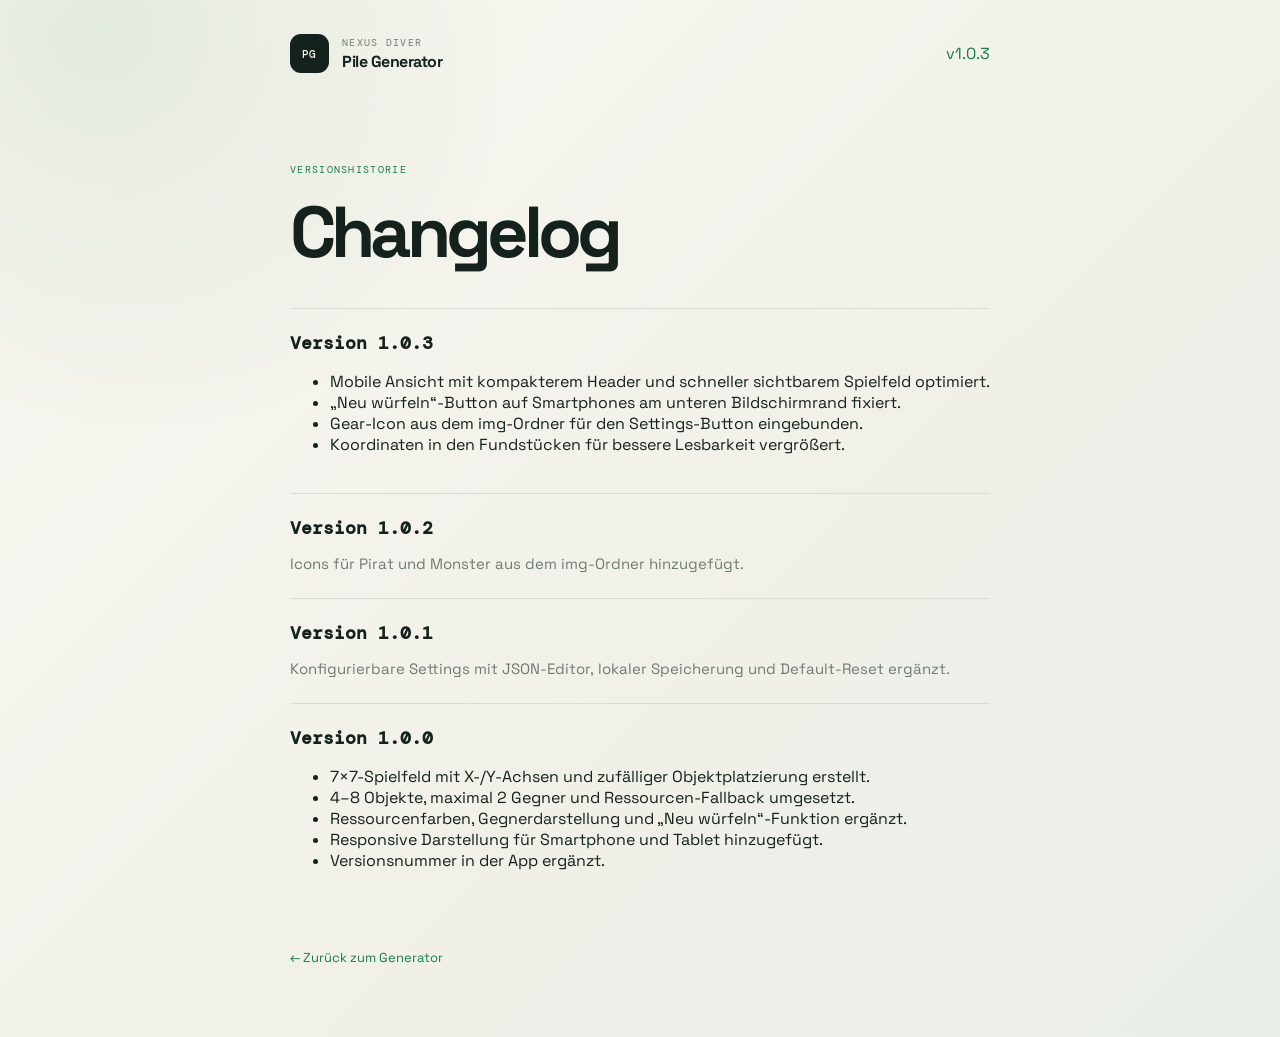
==== changelog.html @ 3422fe76 "Initial release of Pile Generator" ====
<!doctype html>
<html lang="de">
	<head>
		<meta charset="UTF-8" />
		<meta name="viewport" content="width=device-width, initial-scale=1.0" />
		<meta name="theme-color" content="#10251f" />
		<meta name="application-version" content="1.0.3" />
		<title>Changelog | Pile Generator</title>
		<link rel="stylesheet" href="styles.css" />
	</head>
	<body>
		<main class="changelog-page">
			<header class="app-header">
				<div class="brand-lockup">
					<span class="brand-mark" aria-hidden="true">PG</span>
					<div>
						<p class="eyebrow">NEXUS DIVER</p>
						<h1>Pile Generator</h1>
					</div>
				</div>
				<span class="app-version">v1.0.3</span>
			</header>

			<p class="eyebrow accent-label">VERSIONSHISTORIE</p>
			<h2>Changelog</h2>
			<article class="changelog-entry">
				<h3>Version 1.0.3</h3>
				<ul>
					<li>Mobile Ansicht mit kompakterem Header und schneller sichtbarem Spielfeld optimiert.</li>
					<li>„Neu würfeln“-Button auf Smartphones am unteren Bildschirmrand fixiert.</li>
					<li>Gear-Icon aus dem img-Ordner für den Settings-Button eingebunden.</li>
					<li>Koordinaten in den Fundstücken für bessere Lesbarkeit vergrößert.</li>
				</ul>
			</article>
			<article class="changelog-entry">
				<h3>Version 1.0.2</h3>
				<p>Icons für Pirat und Monster aus dem img-Ordner hinzugefügt.</p>
			</article>
			<article class="changelog-entry">
				<h3>Version 1.0.1</h3>
				<p>Konfigurierbare Settings mit JSON-Editor, lokaler Speicherung und Default-Reset ergänzt.</p>
			</article>
			<article class="changelog-entry">
				<h3>Version 1.0.0</h3>
				<ul>
					<li>7×7-Spielfeld mit X-/Y-Achsen und zufälliger Objektplatzierung erstellt.</li>
					<li>4–8 Objekte, maximal 2 Gegner und Ressourcen-Fallback umgesetzt.</li>
					<li>Ressourcenfarben, Gegnerdarstellung und „Neu würfeln“-Funktion ergänzt.</li>
					<li>Responsive Darstellung für Smartphone und Tablet hinzugefügt.</li>
					<li>Versionsnummer in der App ergänzt.</li>
				</ul>
			</article>
			<a class="changelog-back" href="index.html">← Zurück zum Generator</a>
		</main>
	</body>
</html>
---- styles.css ----
@import url('https://fonts.googleapis.com/css2?family=DM+Mono:wght@400;500&family=Space+Grotesk:wght@400;500;600;700&display=swap');

:root {
	--ink: #14211d;
	--muted: #6f7b74;
	--paper: #f1f0e9;
	--panel: #fbfaf4;
	--line: #d9ddd5;
	--green: #2ecc71;
	--green-dark: #177e4a;
	--orange: #e67e22;
	--yellow: #f1c40f;
	--purple: #9b59b6;
	--blue: #3498db;
	--danger: #db574e;
	--shadow: 0 22px 48px rgba(39, 60, 49, 0.09);
}

* {
	box-sizing: border-box;
}

body {
	min-width: 320px;
	margin: 0;
	color: var(--ink);
	background: radial-gradient(circle at 8% 3%, rgba(219, 229, 216, 0.7), transparent 26rem), linear-gradient(135deg, #f8f7f1 0%, var(--paper) 55%, #e8eee7 100%);
	font-family: 'Space Grotesk', 'Avenir Next', sans-serif;
}

button {
	font: inherit;
}

.app-shell {
	width: min(1180px, calc(100% - 48px));
	margin: 0 auto;
	padding: 34px 0 24px;
}

.app-header,
.intro,
.panel-heading,
.board-footer,
.app-footer,
.header-meta,
.brand-lockup,
.rules-note,
.result-item,
.reroll-button {
	display: flex;
	align-items: center;
}

.app-header {
	justify-content: space-between;
}
.brand-lockup {
	gap: 13px;
}
.brand-mark {
	display: grid;
	width: 39px;
	height: 39px;
	place-items: center;
	color: #f7f5ec;
	background: var(--ink);
	border-radius: 11px;
	font-family: 'DM Mono', monospace;
	font-size: 11px;
	font-weight: 500;
	letter-spacing: 0.05em;
}
.eyebrow,
.section-kicker,
.app-footer,
.header-meta,
.board-footer {
	margin: 0;
	font-family: 'DM Mono', monospace;
	font-size: 10px;
	letter-spacing: 0.13em;
}
.eyebrow {
	color: var(--muted);
}
.brand-lockup h1 {
	margin: 2px 0 0;
	font-size: 16px;
	letter-spacing: -0.03em;
}
.header-meta {
	gap: 8px;
	color: var(--muted);
}
.header-actions {
	display: flex;
	align-items: center;
	gap: 18px;
}
.settings-button,
.text-button,
.secondary-button,
.primary-button {
	border: 0;
	cursor: pointer;
}
.settings-button {
	display: flex;
	align-items: center;
	gap: 7px;
	padding: 8px 11px;
	color: var(--muted);
	border: 1px solid var(--line);
	border-radius: 8px;
	background: rgba(255, 255, 255, 0.35);
	font-size: 11px;
	transition: 180ms ease;
}
.settings-button:hover,
.settings-button.active {
	color: var(--ink);
	border-color: var(--green-dark);
	background: #e3f1e5;
}
.settings-icon {
	display: block;
	width: 13px;
	height: 13px;
	object-fit: contain;
}
.status-dot {
	display: block;
	width: 7px;
	height: 7px;
	flex: 0 0 7px;
	background: var(--green);
	border-radius: 50%;
	box-shadow: 0 0 0 4px rgba(46, 204, 113, 0.13);
}

.intro {
	justify-content: space-between;
	gap: 40px;
	margin: 90px 0 48px;
}
.accent-label {
	color: var(--green-dark);
}
.intro h2 {
	margin: 13px 0 0;
	font-size: clamp(40px, 6vw, 76px);
	line-height: 0.96;
	letter-spacing: -0.07em;
}
.intro h2 em {
	color: var(--green-dark);
	font-style: normal;
}
.intro-copy {
	width: min(310px, 100%);
	margin: 24px 0 0;
	color: var(--muted);
	font-size: 14px;
	line-height: 1.55;
}

.workspace {
	display: grid;
	grid-template-columns: minmax(0, 1.5fr) minmax(300px, 0.8fr);
	gap: 18px;
}
[hidden] {
	display: none !important;
}
.board-panel,
.details-panel {
	background: rgba(251, 250, 244, 0.88);
	border: 1px solid rgba(217, 221, 213, 0.9);
	border-radius: 18px;
	box-shadow: var(--shadow);
}
.board-panel {
	padding: 27px 30px 22px;
}
.details-panel {
	display: flex;
	min-height: 550px;
	flex-direction: column;
	padding: 27px 25px 23px;
}
.panel-heading {
	justify-content: space-between;
	align-items: flex-start;
}
.section-kicker {
	color: var(--muted);
	font-size: 9px;
}
.panel-heading h3 {
	margin: 6px 0 0;
	font-size: 24px;
	letter-spacing: -0.05em;
}
.panel-heading h3 span {
	color: var(--green-dark);
}
.object-count {
	display: grid;
	justify-items: end;
	color: var(--muted);
	font-size: 11px;
}
.object-count strong {
	color: var(--ink);
	font-family: 'DM Mono', monospace;
	font-size: 27px;
	line-height: 1;
}

.board-wrap {
	margin: 27px 0 20px;
	padding: 17px;
	background: #e7ece4;
	border-radius: 14px;
}
.board {
	display: grid;
	grid-template-columns: 26px repeat(var(--grid-columns, 7), minmax(34px, 1fr));
	grid-template-rows: 26px repeat(var(--grid-rows, 7), minmax(34px, 1fr));
	gap: 5px;
}
.axis-label {
	display: grid;
	place-items: center;
	color: #829087;
	font-family: 'DM Mono', monospace;
	font-size: 10px;
}
.cell {
	position: relative;
	display: grid;
	min-width: 0;
	aspect-ratio: 1;
	place-items: center;
	border: 1px solid rgba(205, 214, 206, 0.8);
	border-radius: 7px;
	background: rgba(251, 252, 248, 0.7);
	transition:
		transform 180ms ease,
		background 180ms ease;
}
.cell.occupied {
	animation: place-in 340ms both;
}
.cell:hover {
	z-index: 1;
	transform: translateY(-2px);
}
.cell.resource {
	border-color: transparent;
}
.cell.enemy {
	border: 2px solid var(--danger);
	background: #f9ddd7;
}
.cell-marker {
	width: 43%;
	height: 43%;
	border-radius: 50%;
	box-shadow: 0 3px 7px rgba(20, 33, 29, 0.18);
}
.enemy-marker {
	display: grid;
	width: 70%;
	height: 70%;
	place-items: center;
	color: var(--danger);
	box-sizing: border-box;
}
.enemy-marker {
	width: 72%;
	height: 72%;
}
.enemy-marker,
.result-enemy-marker {
	display: block;
	object-fit: contain;
}
.result-enemy-marker {
	width: 22px;
	height: 22px;
	margin: 3px auto;
}
.board-footer {
	gap: 19px;
	color: var(--muted);
	font-size: 9px;
}
.board-footer span {
	display: flex;
	align-items: center;
	gap: 6px;
}
.legend-swatch {
	display: inline-grid;
	width: 10px;
	height: 10px;
	place-items: center;
	border-radius: 50%;
}
.resource-swatch {
	background: linear-gradient(135deg, var(--green), var(--blue));
}
.enemy-swatch {
	color: #fff;
	background: var(--danger);
	font-size: 8px;
	font-style: normal;
}
.empty-swatch {
	border: 1px solid #c7d0c9;
	background: transparent;
}

.compact-heading {
	align-items: center;
}
.limit-chip {
	padding: 7px 9px;
	color: var(--green-dark);
	background: #e3f1e5;
	border-radius: 20px;
	font-family: 'DM Mono', monospace;
	font-size: 9px;
}
.results-list {
	display: grid;
	gap: 9px;
	margin: 26px 0;
}
.result-item {
	justify-content: space-between;
	gap: 10px;
	min-height: 51px;
	padding: 10px 12px;
	border: 1px solid var(--line);
	border-radius: 10px;
	background: rgba(255, 255, 255, 0.42);
	animation: slide-in 360ms both;
}
.result-main {
	display: flex;
	min-width: 0;
	align-items: center;
	gap: 10px;
}
.result-icon {
	display: grid;
	width: 28px;
	height: 28px;
	flex: 0 0 28px;
	place-items: center;
	border-radius: 8px;
	color: white;
	font-size: 14px;
	font-weight: 700;
}
.enemy-result-icon {
	font-size: 0;
}
.result-name {
	overflow: hidden;
	text-overflow: ellipsis;
	white-space: nowrap;
	font-size: 13px;
	font-weight: 600;
}
.result-type {
	margin-top: 2px;
	color: var(--muted);
	font-family: 'DM Mono', monospace;
	font-size: 9px;
}
.result-coordinate {
	color: var(--muted);
	font-family: 'DM Mono', monospace;
	font-size: 13px;
	font-weight: 500;
}
.empty-results {
	padding: 30px 10px;
	color: var(--muted);
	text-align: center;
	font-size: 13px;
}
.rules-note {
	align-items: flex-start;
	gap: 9px;
	margin-top: auto;
	padding: 12px;
	color: var(--muted);
	background: #f0f2e9;
	border-radius: 9px;
}
.rules-note p {
	margin: 0;
	font-size: 11px;
	line-height: 1.45;
}
.note-icon {
	display: grid;
	width: 16px;
	height: 16px;
	flex: 0 0 16px;
	place-items: center;
	border: 1px solid #aab6aa;
	border-radius: 50%;
	font-family: Georgia, serif;
	font-size: 11px;
}
.reroll-button {
	justify-content: space-between;
	width: 100%;
	margin-top: 13px;
	padding: 14px 15px;
	color: #fff;
	border: 0;
	border-radius: 9px;
	background: var(--ink);
	cursor: pointer;
	transition:
		background 180ms ease,
		transform 180ms ease;
}
.reroll-button:hover {
	background: var(--green-dark);
	transform: translateY(-2px);
}
.reroll-button:active {
	transform: translateY(0);
}
.button-icon {
	font-size: 19px;
	line-height: 1;
}
.button-arrow {
	font-size: 18px;
}

.app-footer {
	gap: 12px;
	margin-top: 22px;
	color: #9aa69e;
	font-size: 9px;
}
.app-version {
	margin-left: auto;
	color: var(--green-dark);
}
.changelog-link {
	color: var(--green-dark);
	font-family: 'DM Mono', monospace;
	font-size: 9px;
	letter-spacing: 0.08em;
	text-decoration: none;
}
.changelog-link:hover {
	text-decoration: underline;
}
.changelog-page {
	width: min(700px, calc(100% - 48px));
	margin: 0 auto;
	padding: 34px 0 70px;
}
.changelog-page .app-header {
	margin-bottom: 90px;
}
.changelog-page h2 {
	margin: 10px 0 30px;
	font-size: clamp(40px, 7vw, 72px);
	letter-spacing: -0.07em;
}
.changelog-entry {
	padding: 22px 0;
	border-top: 1px solid var(--line);
}
.changelog-entry h3 {
	margin: 0 0 12px;
	font-family: 'DM Mono', monospace;
	font-size: 18px;
}
.changelog-entry p {
	margin: 0;
	color: var(--muted);
	font-size: 15px;
	line-height: 1.6;
}
.changelog-back {
	display: inline-block;
	margin-top: 40px;
	color: var(--green-dark);
	font-size: 13px;
	text-decoration: none;
}
.changelog-back:hover {
	text-decoration: underline;
}
.settings-view {
	padding: 30px;
	border: 1px solid rgba(217, 221, 213, 0.9);
	border-radius: 18px;
	background: rgba(251, 250, 244, 0.88);
	box-shadow: var(--shadow);
}
.settings-heading {
	display: flex;
	justify-content: space-between;
	gap: 24px;
	align-items: flex-start;
}
.settings-heading h2 {
	margin: 7px 0 0;
	font-size: 34px;
	letter-spacing: -0.06em;
}
.settings-description,
.config-help {
	color: var(--muted);
	font-size: 13px;
}
.settings-description {
	margin: 10px 0 0;
}
.text-button {
	padding: 9px 0;
	color: var(--green-dark);
	background: transparent;
	font-size: 12px;
}
.settings-layout {
	display: grid;
	grid-template-columns: minmax(0, 1fr) 230px;
	gap: 18px;
	margin-top: 30px;
}
.config-editor-panel,
.config-info {
	padding: 20px;
	border: 1px solid var(--line);
	border-radius: 12px;
	background: rgba(255, 255, 255, 0.38);
}
.editor-label {
	display: block;
	margin-bottom: 9px;
	font-family: 'DM Mono', monospace;
	font-size: 10px;
	letter-spacing: 0.1em;
	text-transform: uppercase;
}
#config-editor {
	display: block;
	width: 100%;
	min-height: 470px;
	resize: vertical;
	padding: 15px;
	color: #dce9dd;
	border: 0;
	border-radius: 8px;
	outline: none;
	background: #182722;
	font-family: 'DM Mono', monospace;
	font-size: 12px;
	line-height: 1.6;
}
#config-editor:focus {
	box-shadow: 0 0 0 2px var(--green);
}
.config-help {
	margin: 10px 0 0;
	font-size: 11px;
}
.config-message {
	min-height: 18px;
	margin: 8px 0 0;
	font-size: 12px;
}
.config-message.success {
	color: var(--green-dark);
}
.config-message.error {
	color: var(--danger);
}
.settings-actions {
	display: flex;
	justify-content: flex-end;
	gap: 10px;
	margin-top: 16px;
}
.secondary-button,
.primary-button {
	padding: 11px 14px;
	border-radius: 8px;
	font-size: 12px;
}
.secondary-button {
	color: var(--ink);
	border: 1px solid var(--line);
	background: transparent;
}
.primary-button {
	color: #fff;
	background: var(--ink);
}
.secondary-button:hover {
	border-color: var(--green-dark);
}
.primary-button:hover {
	background: var(--green-dark);
}
.config-info {
	align-self: start;
}
.config-stat {
	display: grid;
	gap: 4px;
	padding: 17px 0;
	border-bottom: 1px solid var(--line);
}
.config-stat strong {
	font-family: 'DM Mono', monospace;
	font-size: 24px;
}
.config-stat span {
	color: var(--muted);
	font-size: 11px;
}
.config-tip {
	margin: 20px 0 0;
	color: var(--muted);
	font-size: 11px;
	line-height: 1.5;
}
.config-tip code {
	color: var(--green-dark);
	font-family: 'DM Mono', monospace;
}
.storage-note {
	margin: 16px 0 0;
	padding-top: 16px;
	color: var(--muted);
	border-top: 1px solid var(--line);
	font-size: 10px;
	line-height: 1.5;
}
.storage-note code {
	color: var(--green-dark);
	font-family: 'DM Mono', monospace;
}
.footer-line {
	width: 32px;
	height: 1px;
	background: #bdc8be;
}

@keyframes place-in {
	from {
		opacity: 0;
		transform: scale(0.65);
	}
	to {
		opacity: 1;
		transform: scale(1);
	}
}
@keyframes slide-in {
	from {
		opacity: 0;
		transform: translateX(10px);
	}
	to {
		opacity: 1;
		transform: translateX(0);
	}
}

@media (max-width: 800px) {
	.intro {
		align-items: flex-end;
		margin-top: 65px;
	}
	.workspace {
		grid-template-columns: 1fr;
	}
	.details-panel {
		min-height: auto;
	}
	.results-list {
		grid-template-columns: repeat(2, minmax(0, 1fr));
	}
}

@media (max-width: 520px) {
	.app-shell {
		width: min(100% - 28px, 440px);
		padding-top: 16px;
		padding-bottom: 92px;
	}
	.brand-mark {
		width: 32px;
		height: 32px;
		border-radius: 9px;
		font-size: 9px;
	}
	.brand-lockup {
		gap: 9px;
	}
	.brand-lockup h1 {
		font-size: 14px;
	}
	.brand-lockup .eyebrow {
		font-size: 8px;
	}
	.header-meta {
		font-size: 0;
		width: 7px;
		flex: 0 0 7px;
	}
	.header-actions {
		gap: 12px;
	}
	.settings-button span:last-child {
		display: none;
	}
	.intro {
		display: block;
		margin: 34px 0 22px;
	}
	.intro h2 {
		font-size: 34px;
		line-height: 1;
	}
	.intro-copy {
		width: min(270px, 100%);
		margin-top: 12px;
		font-size: 12px;
		line-height: 1.4;
	}
	.board-panel {
		padding: 19px 14px 18px;
	}
	.details-panel {
		padding: 21px 17px 92px;
	}
	.reroll-button {
		position: fixed;
		z-index: 10;
		right: 14px;
		bottom: max(12px, env(safe-area-inset-bottom));
		left: 14px;
		width: auto;
		box-shadow: 0 10px 26px rgba(20, 33, 29, 0.2);
	}
	.board-wrap {
		margin: 20px 0 16px;
		padding: 9px;
	}
	.board {
		grid-template-columns: 20px repeat(7, minmax(25px, 1fr));
		grid-template-rows: 20px repeat(7, minmax(25px, 1fr));
		gap: 3px;
	}
	.board-footer {
		gap: 10px;
		font-size: 8px;
	}
	.empty-legend {
		display: none !important;
	}
	.results-list {
		grid-template-columns: 1fr;
		margin: 18px 0;
	}
	.settings-view {
		padding: 20px 15px;
	}
	.settings-heading {
		display: block;
	}
	.settings-heading h2 {
		font-size: 30px;
	}
	.text-button {
		margin-top: 18px;
	}
	.settings-layout {
		grid-template-columns: 1fr;
		margin-top: 22px;
	}
	#config-editor {
		min-height: 390px;
		font-size: 11px;
	}
	.settings-actions {
		flex-direction: column-reverse;
	}
	.secondary-button,
	.primary-button {
		width: 100%;
	}
	.changelog-page {
		width: min(100% - 28px, 440px);
		padding-top: 22px;
	}
	.changelog-page .app-header {
		margin-bottom: 60px;
	}
	.app-footer {
		font-size: 8px;
	}
}
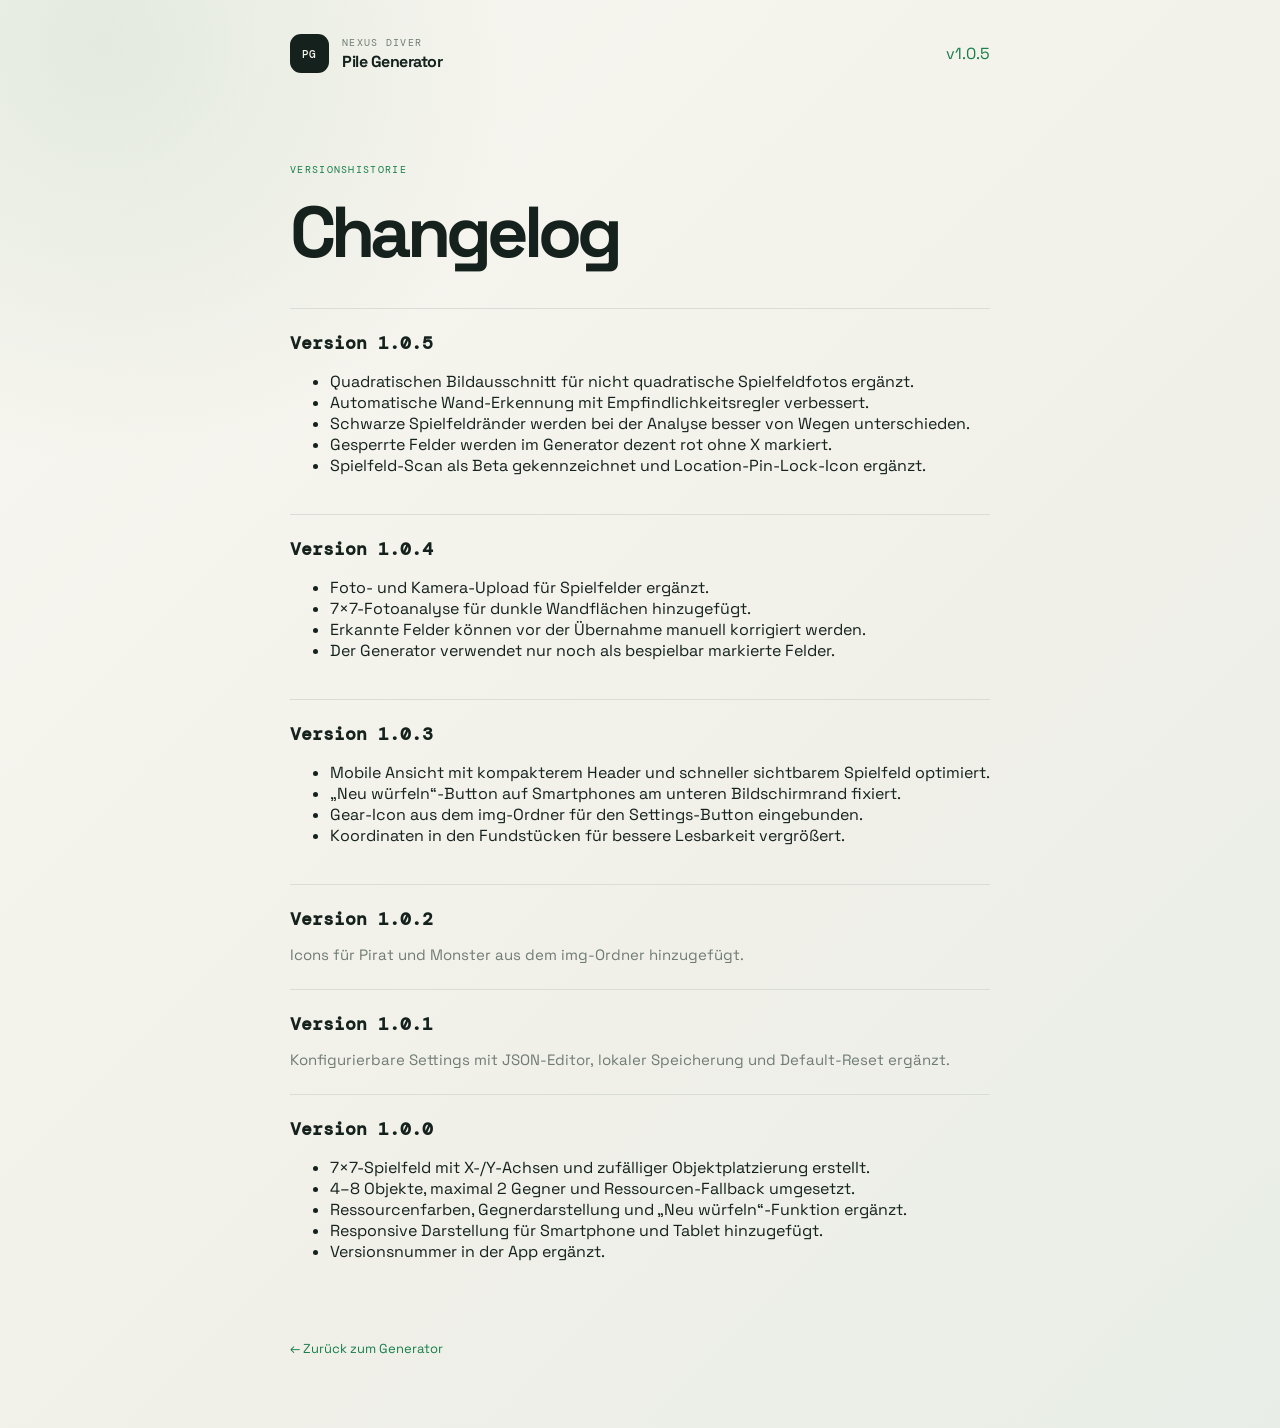
==== commit 2b7438b0: "Add beta board scanning and project documentation" ====
--- a/changelog.html
+++ b/changelog.html
@@ -4,7 +4,7 @@
 		<meta charset="UTF-8" />
 		<meta name="viewport" content="width=device-width, initial-scale=1.0" />
 		<meta name="theme-color" content="#10251f" />
-		<meta name="application-version" content="1.0.3" />
+		<meta name="application-version" content="1.0.5" />
 		<title>Changelog | Pile Generator</title>
 		<link rel="stylesheet" href="styles.css" />
 	</head>
@@ -18,11 +18,30 @@
 						<h1>Pile Generator</h1>
 					</div>
 				</div>
-				<span class="app-version">v1.0.3</span>
+				<span class="app-version">v1.0.5</span>
 			</header>
 
 			<p class="eyebrow accent-label">VERSIONSHISTORIE</p>
 			<h2>Changelog</h2>
+			<article class="changelog-entry">
+				<h3>Version 1.0.5</h3>
+				<ul>
+					<li>Quadratischen Bildausschnitt für nicht quadratische Spielfeldfotos ergänzt.</li>
+					<li>Automatische Wand-Erkennung mit Empfindlichkeitsregler verbessert.</li>
+					<li>Schwarze Spielfeldränder werden bei der Analyse besser von Wegen unterschieden.</li>
+					<li>Gesperrte Felder werden im Generator dezent rot ohne X markiert.</li>
+					<li>Spielfeld-Scan als Beta gekennzeichnet und Location-Pin-Lock-Icon ergänzt.</li>
+				</ul>
+			</article>
+			<article class="changelog-entry">
+				<h3>Version 1.0.4</h3>
+				<ul>
+					<li>Foto- und Kamera-Upload für Spielfelder ergänzt.</li>
+					<li>7×7-Fotoanalyse für dunkle Wandflächen hinzugefügt.</li>
+					<li>Erkannte Felder können vor der Übernahme manuell korrigiert werden.</li>
+					<li>Der Generator verwendet nur noch als bespielbar markierte Felder.</li>
+				</ul>
+			</article>
 			<article class="changelog-entry">
 				<h3>Version 1.0.3</h3>
 				<ul>
--- a/styles.css
+++ b/styles.css
@@ -225,6 +225,8 @@
 	border-radius: 14px;
 }
 .board {
+	position: relative;
+	z-index: 1;
 	display: grid;
 	grid-template-columns: 26px repeat(var(--grid-columns, 7), minmax(34px, 1fr));
 	grid-template-rows: 26px repeat(var(--grid-rows, 7), minmax(34px, 1fr));
@@ -264,6 +266,10 @@
 	border: 2px solid var(--danger);
 	background: #f9ddd7;
 }
+.cell.blocked {
+	border: 1px solid rgb(152 152 152 / 48%);
+	background: rgb(52 52 52 / 16%);
+}
 .cell-marker {
 	width: 43%;
 	height: 43%;
@@ -321,6 +327,9 @@
 .empty-swatch {
 	border: 1px solid #c7d0c9;
 	background: transparent;
+}
+.blocked-swatch {
+	background: var(--danger);
 }
 
 .compact-heading {
@@ -513,6 +522,214 @@
 	background: rgba(251, 250, 244, 0.88);
 	box-shadow: var(--shadow);
 }
+.scan-button {
+	display: flex;
+	align-items: center;
+	gap: 7px;
+	padding: 8px 11px;
+	color: var(--green-dark);
+	border: 1px solid #b9d9c0;
+	border-radius: 8px;
+	background: #e3f1e5;
+	cursor: pointer;
+	font-size: 11px;
+	transition: 180ms ease;
+}
+.scan-button:hover,
+.scan-button.active {
+	color: #fff;
+	border-color: var(--green-dark);
+	background: var(--green-dark);
+}
+.scan-icon {
+	display: block;
+	width: 13px;
+	height: 13px;
+	object-fit: contain;
+}
+.scan-view {
+	padding: 30px;
+	border: 1px solid rgba(217, 221, 213, 0.9);
+	border-radius: 18px;
+	background: rgba(251, 250, 244, 0.88);
+	box-shadow: var(--shadow);
+}
+.scan-layout {
+	display: grid;
+	grid-template-columns: minmax(0, 1fr) 230px;
+	gap: 18px;
+	margin-top: 30px;
+}
+.scan-preview-panel,
+.scan-controls {
+	padding: 20px;
+	border: 1px solid var(--line);
+	border-radius: 12px;
+	background: rgba(255, 255, 255, 0.38);
+}
+.scan-preview-wrap {
+	position: relative;
+	display: grid;
+	min-height: 360px;
+	place-items: center;
+	overflow: hidden;
+	border-radius: 9px;
+	background: #182722;
+}
+#scan-canvas {
+	display: block;
+	width: 100%;
+	height: 100%;
+	max-height: none;
+	object-fit: fill;
+}
+.scan-empty {
+	position: absolute;
+	color: #b9c8bc;
+	font-size: 13px;
+	pointer-events: none;
+}
+.scan-crop-box {
+	position: absolute;
+	z-index: 2;
+	border: 2px solid #fff;
+	box-shadow: 0 0 0 9999px rgba(10, 25, 20, 0.5);
+	pointer-events: none;
+}
+.scan-grid {
+	position: absolute;
+	inset: 0;
+	display: grid;
+	grid-template-columns: repeat(var(--scan-columns, 7), minmax(0, 1fr));
+	grid-template-rows: repeat(var(--scan-rows, 7), minmax(0, 1fr));
+	gap: 0;
+}
+.scan-cell {
+	min-width: 0;
+	padding: 0;
+	color: rgba(255, 255, 255, 0.55);
+	border: 1px solid rgba(255, 255, 255, 0.3);
+	background: rgba(46, 204, 113, 0.08);
+	cursor: pointer;
+	font-family: 'DM Mono', monospace;
+	font-size: clamp(8px, 1.2vw, 12px);
+	transition: 150ms ease;
+}
+.scan-cell:hover,
+.scan-cell:focus-visible {
+	background: rgba(46, 204, 113, 0.28);
+	outline: 2px solid #fff;
+	outline-offset: -2px;
+}
+.scan-cell.blocked {
+	color: rgba(255, 255, 255, 0.75);
+	background: rgba(219, 87, 78, 0.62);
+}
+.scan-status {
+	margin-bottom: 0;
+}
+.scan-controls {
+	display: flex;
+	align-items: stretch;
+	flex-direction: column;
+}
+.scan-upload-button {
+	display: block;
+	text-align: center;
+}
+.scan-crop-tools {
+	display: grid;
+	gap: 7px;
+	margin-top: 18px;
+	padding-top: 16px;
+	border-top: 1px solid var(--line);
+}
+.scan-crop-title {
+	margin: 0 0 4px;
+	font-family: 'DM Mono', monospace;
+	font-size: 10px;
+	letter-spacing: 0.08em;
+	text-transform: uppercase;
+}
+.scan-crop-tools label {
+	display: flex;
+	justify-content: space-between;
+	color: var(--muted);
+	font-size: 11px;
+}
+.scan-crop-tools output {
+	color: var(--green-dark);
+	font-family: 'DM Mono', monospace;
+}
+.scan-crop-tools input[type='range'] {
+	width: 100%;
+	margin: 0 0 5px;
+	accent-color: var(--green-dark);
+}
+.scan-crop-tools .primary-button {
+	width: 100%;
+	margin-top: 8px;
+}
+.scan-sensitivity-label {
+	display: flex;
+	justify-content: space-between;
+	margin-top: 22px;
+	color: var(--muted);
+	font-family: 'DM Mono', monospace;
+	font-size: 10px;
+}
+.scan-sensitivity-label output {
+	color: var(--green-dark);
+}
+.scan-sensitivity {
+	width: 100%;
+	margin: 10px 0 18px;
+	accent-color: var(--green-dark);
+}
+.visually-hidden {
+	position: absolute;
+	width: 1px;
+	height: 1px;
+	padding: 0;
+	overflow: hidden;
+	clip: rect(0, 0, 0, 0);
+	white-space: nowrap;
+	border: 0;
+}
+.scan-legend {
+	display: grid;
+	gap: 9px;
+	margin: auto 0 16px;
+	color: var(--muted);
+	font-size: 11px;
+}
+.scan-legend span {
+	display: flex;
+	align-items: center;
+	gap: 7px;
+}
+.scan-legend-swatch {
+	display: block;
+	width: 13px;
+	height: 13px;
+	border: 1px solid rgba(255, 255, 255, 0.6);
+	border-radius: 3px;
+}
+.scan-legend-swatch.playable {
+	background: rgba(46, 204, 113, 0.7);
+}
+.scan-legend-swatch.blocked {
+	background: var(--danger);
+}
+.scan-controls .secondary-button,
+.scan-controls .primary-button {
+	width: 100%;
+	margin-top: 9px;
+}
+.primary-button:disabled {
+	opacity: 0.45;
+	cursor: not-allowed;
+}
 .settings-heading {
 	display: flex;
 	justify-content: space-between;
@@ -733,6 +950,9 @@
 	.settings-button span:last-child {
 		display: none;
 	}
+	.scan-button span:last-child {
+		display: none;
+	}
 	.intro {
 		display: block;
 		margin: 34px 0 22px;
@@ -802,6 +1022,23 @@
 		min-height: 390px;
 		font-size: 11px;
 	}
+	.scan-view {
+		padding: 20px 15px;
+	}
+	.scan-layout {
+		grid-template-columns: 1fr;
+		margin-top: 22px;
+	}
+	.scan-preview-panel,
+	.scan-controls {
+		padding: 14px;
+	}
+	.scan-preview-wrap {
+		min-height: 220px;
+	}
+	.scan-preview-wrap.has-image {
+		min-height: 0;
+	}
 	.settings-actions {
 		flex-direction: column-reverse;
 	}
@@ -820,3 +1057,108 @@
 		font-size: 8px;
 	}
 }
+
+@media (min-width: 801px) and (max-height: 850px) {
+	.app-shell {
+		padding-top: 18px;
+		padding-bottom: 12px;
+	}
+	.intro {
+		margin: 38px 0 24px;
+	}
+	.intro h2 {
+		font-size: clamp(46px, 5vw, 62px);
+	}
+	.intro-copy {
+		margin-top: 12px;
+		font-size: 12px;
+	}
+	.board-panel {
+		padding: 18px 20px 14px;
+	}
+	.details-panel {
+		min-height: 0;
+		padding: 18px 18px 14px;
+	}
+	.panel-heading h3 {
+		font-size: 20px;
+	}
+	.object-count strong {
+		font-size: 23px;
+	}
+	.board-wrap {
+		margin: 14px 0 12px;
+		padding: 10px;
+	}
+	.board {
+		width: min(100%, 54vh);
+		margin: 0 auto;
+		gap: 3px;
+	}
+	.results-list {
+		gap: 5px;
+		margin: 14px 0;
+	}
+	.result-item {
+		min-height: 40px;
+		padding: 7px 9px;
+	}
+	.result-icon {
+		width: 24px;
+		height: 24px;
+		flex-basis: 24px;
+	}
+	.result-name {
+		font-size: 11px;
+	}
+	.result-type,
+	.result-coordinate {
+		font-size: 9px;
+	}
+	.rules-note {
+		padding: 8px;
+	}
+	.rules-note p {
+		font-size: 10px;
+	}
+	.reroll-button {
+		margin-top: 8px;
+		padding: 10px 12px;
+	}
+	.app-footer {
+		margin-top: 12px;
+	}
+}
+
+@media (min-width: 801px) and (max-height: 700px) {
+	.app-shell {
+		zoom: 0.86;
+	}
+	.intro {
+		margin: 20px 0 14px;
+	}
+	.intro h2 {
+		font-size: 42px;
+	}
+	.intro-copy {
+		max-width: 250px;
+		font-size: 11px;
+	}
+	.board-panel {
+		padding: 14px 16px 10px;
+	}
+	.board-wrap {
+		margin: 10px 0 8px;
+		padding: 7px;
+	}
+	.board {
+		width: min(100%, 45vh);
+	}
+	.board-footer {
+		gap: 10px;
+		font-size: 8px;
+	}
+	.details-panel {
+		padding: 14px 16px 10px;
+	}
+}
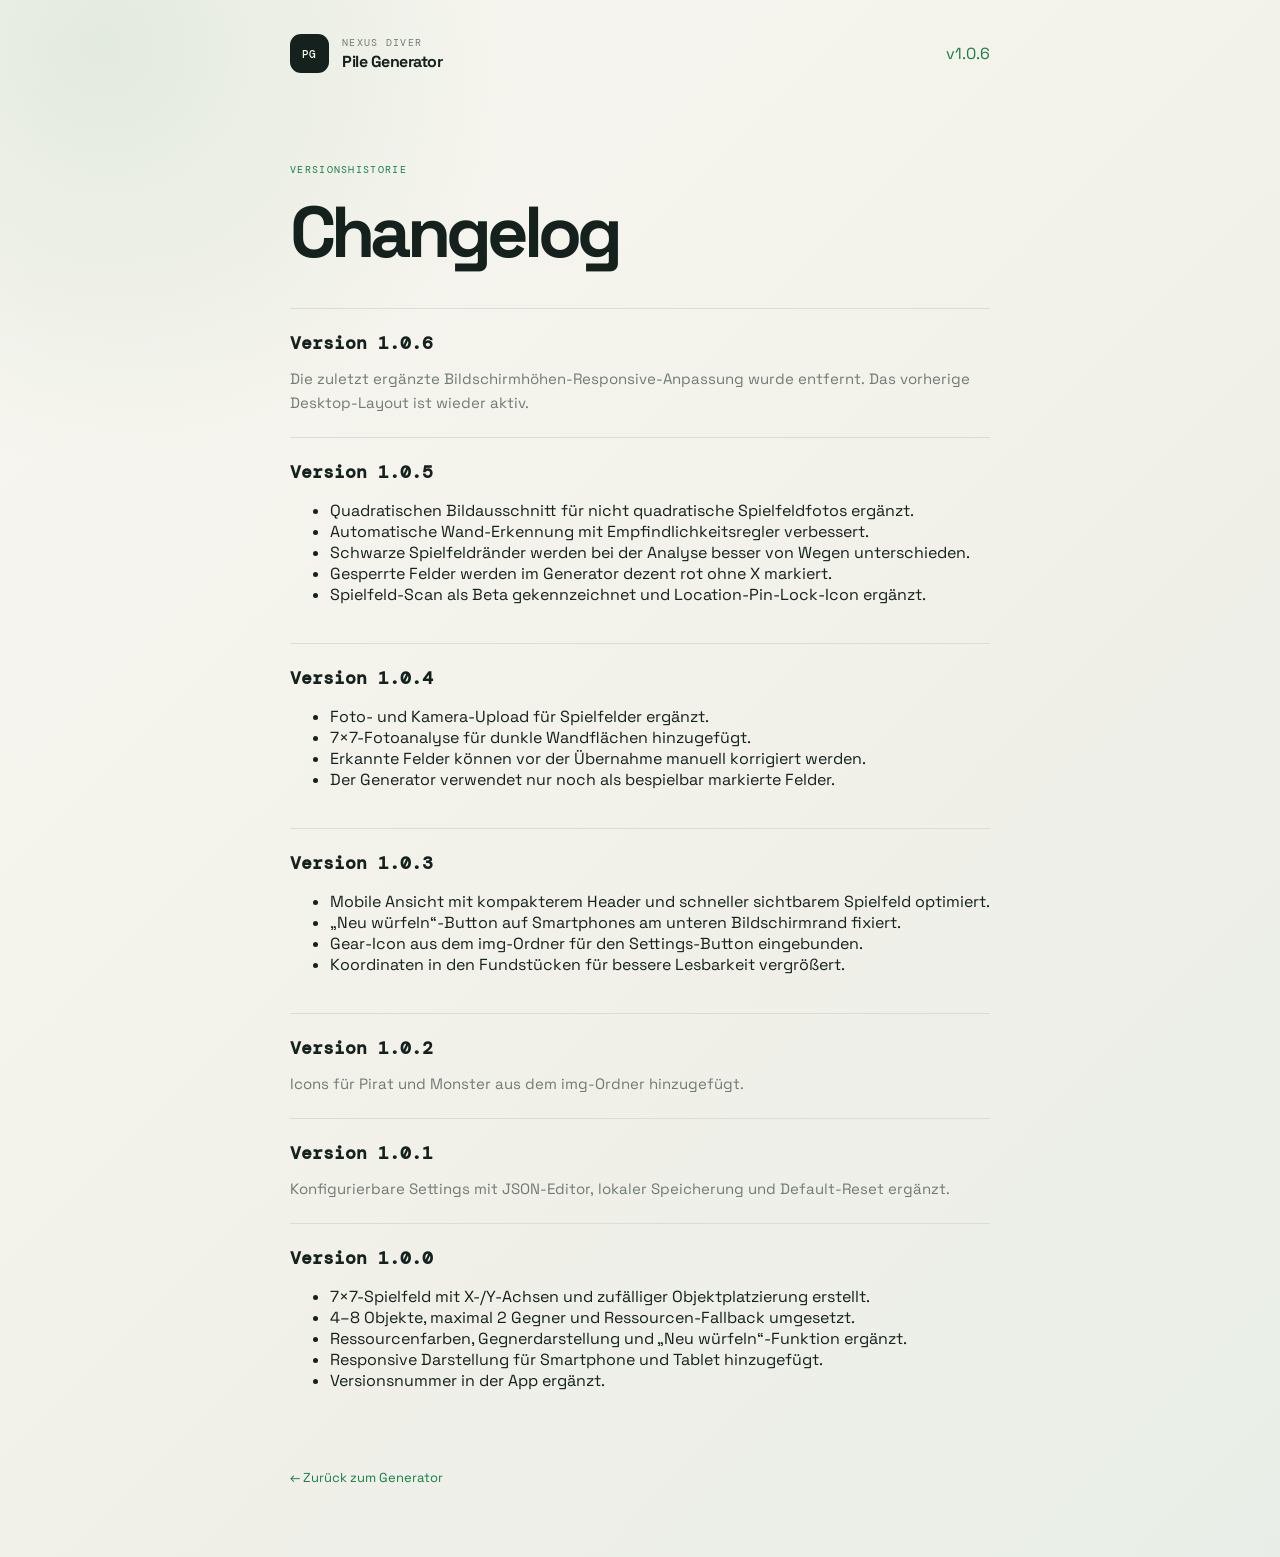
==== commit 544b7fd6: "Document desktop layout rollback in 1.0.6" ====
--- a/changelog.html
+++ b/changelog.html
@@ -4,7 +4,7 @@
 		<meta charset="UTF-8" />
 		<meta name="viewport" content="width=device-width, initial-scale=1.0" />
 		<meta name="theme-color" content="#10251f" />
-		<meta name="application-version" content="1.0.5" />
+		<meta name="application-version" content="1.0.6" />
 		<title>Changelog | Pile Generator</title>
 		<link rel="stylesheet" href="styles.css" />
 	</head>
@@ -18,11 +18,15 @@
 						<h1>Pile Generator</h1>
 					</div>
 				</div>
-				<span class="app-version">v1.0.5</span>
+				<span class="app-version">v1.0.6</span>
 			</header>
 
 			<p class="eyebrow accent-label">VERSIONSHISTORIE</p>
 			<h2>Changelog</h2>
+			<article class="changelog-entry">
+				<h3>Version 1.0.6</h3>
+				<p>Die zuletzt ergänzte Bildschirmhöhen-Responsive-Anpassung wurde entfernt. Das vorherige Desktop-Layout ist wieder aktiv.</p>
+			</article>
 			<article class="changelog-entry">
 				<h3>Version 1.0.5</h3>
 				<ul>
--- a/styles.css
+++ b/styles.css
@@ -1057,108 +1057,3 @@
 		font-size: 8px;
 	}
 }
-
-@media (min-width: 801px) and (max-height: 850px) {
-	.app-shell {
-		padding-top: 18px;
-		padding-bottom: 12px;
-	}
-	.intro {
-		margin: 38px 0 24px;
-	}
-	.intro h2 {
-		font-size: clamp(46px, 5vw, 62px);
-	}
-	.intro-copy {
-		margin-top: 12px;
-		font-size: 12px;
-	}
-	.board-panel {
-		padding: 18px 20px 14px;
-	}
-	.details-panel {
-		min-height: 0;
-		padding: 18px 18px 14px;
-	}
-	.panel-heading h3 {
-		font-size: 20px;
-	}
-	.object-count strong {
-		font-size: 23px;
-	}
-	.board-wrap {
-		margin: 14px 0 12px;
-		padding: 10px;
-	}
-	.board {
-		width: min(100%, 54vh);
-		margin: 0 auto;
-		gap: 3px;
-	}
-	.results-list {
-		gap: 5px;
-		margin: 14px 0;
-	}
-	.result-item {
-		min-height: 40px;
-		padding: 7px 9px;
-	}
-	.result-icon {
-		width: 24px;
-		height: 24px;
-		flex-basis: 24px;
-	}
-	.result-name {
-		font-size: 11px;
-	}
-	.result-type,
-	.result-coordinate {
-		font-size: 9px;
-	}
-	.rules-note {
-		padding: 8px;
-	}
-	.rules-note p {
-		font-size: 10px;
-	}
-	.reroll-button {
-		margin-top: 8px;
-		padding: 10px 12px;
-	}
-	.app-footer {
-		margin-top: 12px;
-	}
-}
-
-@media (min-width: 801px) and (max-height: 700px) {
-	.app-shell {
-		zoom: 0.86;
-	}
-	.intro {
-		margin: 20px 0 14px;
-	}
-	.intro h2 {
-		font-size: 42px;
-	}
-	.intro-copy {
-		max-width: 250px;
-		font-size: 11px;
-	}
-	.board-panel {
-		padding: 14px 16px 10px;
-	}
-	.board-wrap {
-		margin: 10px 0 8px;
-		padding: 7px;
-	}
-	.board {
-		width: min(100%, 45vh);
-	}
-	.board-footer {
-		gap: 10px;
-		font-size: 8px;
-	}
-	.details-panel {
-		padding: 14px 16px 10px;
-	}
-}
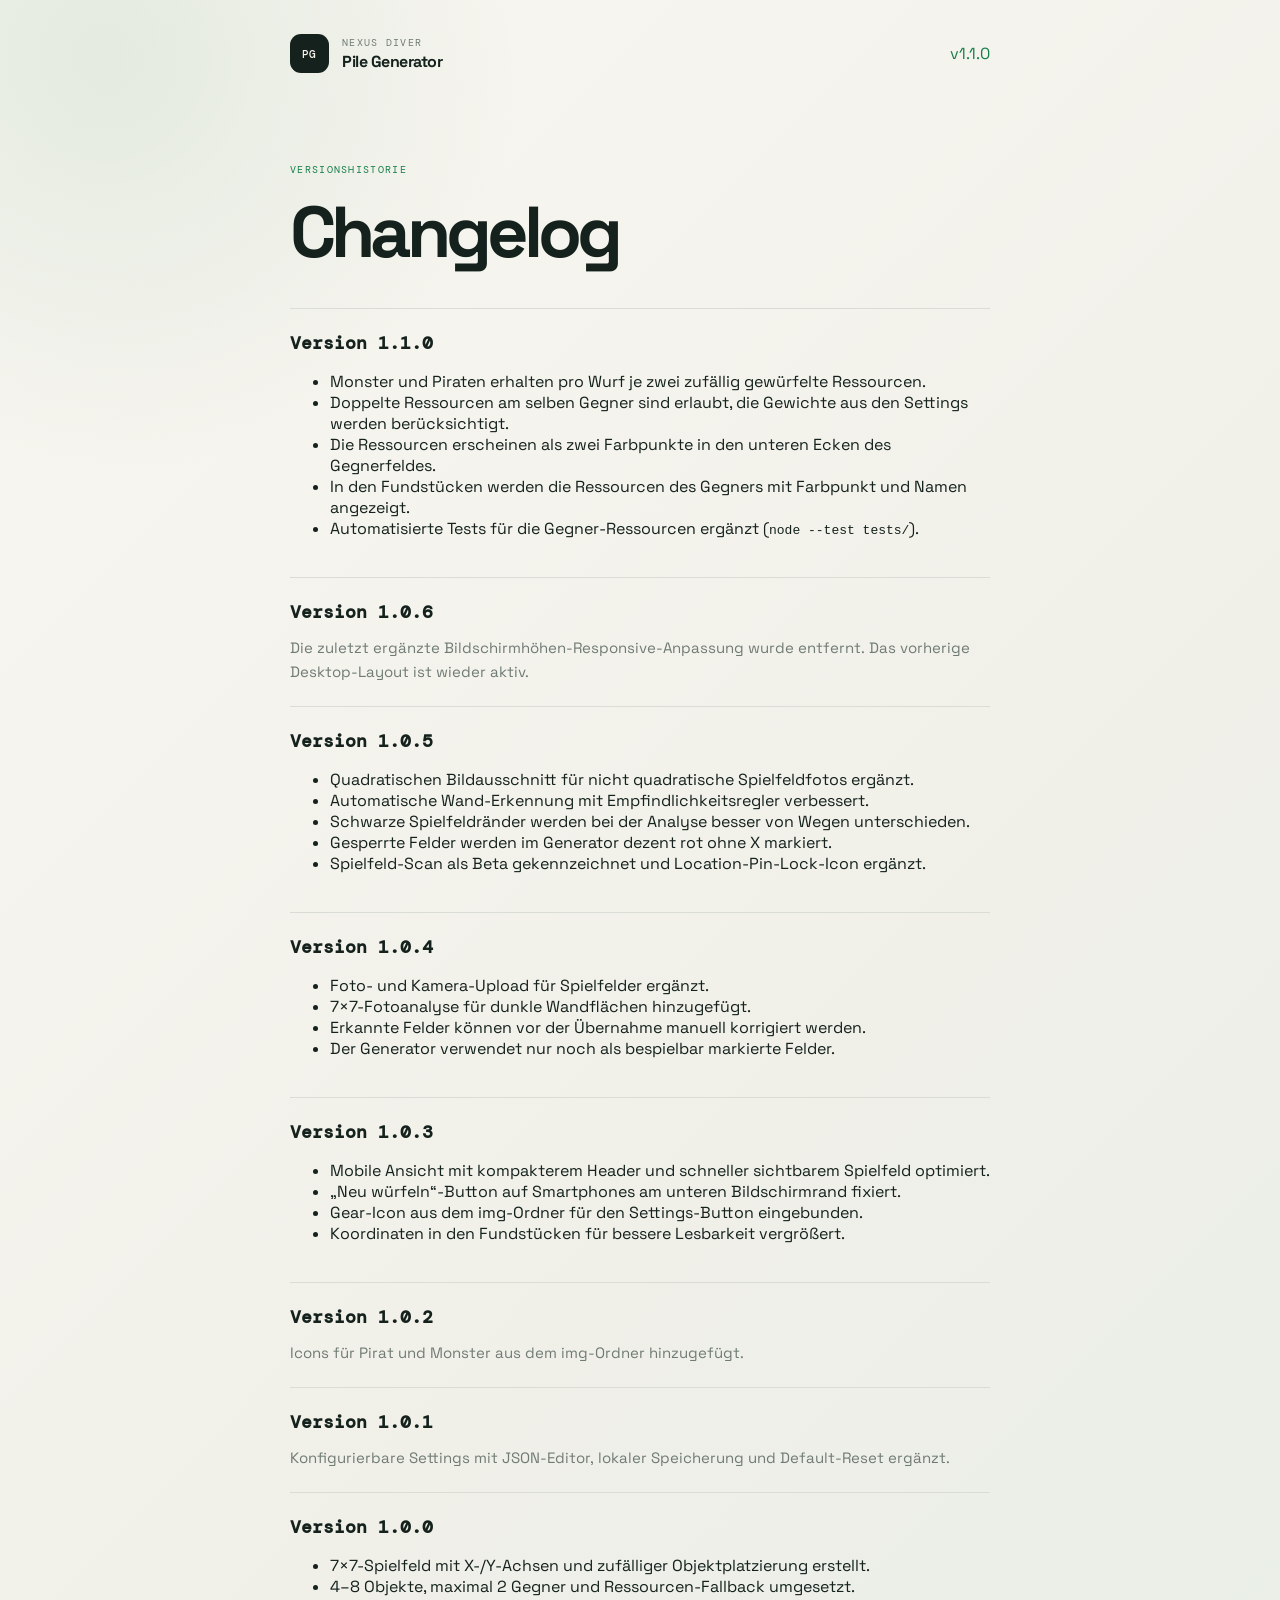
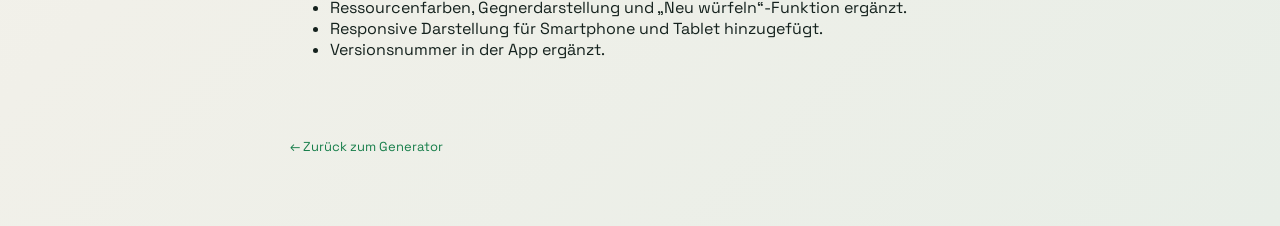
==== commit 5832b578: "Add two random resources to monsters and pirates (1.1.0) Each enemy now rolls two weighted resources" ====
--- a/changelog.html
+++ b/changelog.html
@@ -4,7 +4,7 @@
 		<meta charset="UTF-8" />
 		<meta name="viewport" content="width=device-width, initial-scale=1.0" />
 		<meta name="theme-color" content="#10251f" />
-		<meta name="application-version" content="1.0.6" />
+		<meta name="application-version" content="1.1.0" />
 		<title>Changelog | Pile Generator</title>
 		<link rel="stylesheet" href="styles.css" />
 	</head>
@@ -18,11 +18,21 @@
 						<h1>Pile Generator</h1>
 					</div>
 				</div>
-				<span class="app-version">v1.0.6</span>
+				<span class="app-version">v1.1.0</span>
 			</header>
 
 			<p class="eyebrow accent-label">VERSIONSHISTORIE</p>
 			<h2>Changelog</h2>
+			<article class="changelog-entry">
+				<h3>Version 1.1.0</h3>
+				<ul>
+					<li>Monster und Piraten erhalten pro Wurf je zwei zufällig gewürfelte Ressourcen.</li>
+					<li>Doppelte Ressourcen am selben Gegner sind erlaubt, die Gewichte aus den Settings werden berücksichtigt.</li>
+					<li>Die Ressourcen erscheinen als zwei Farbpunkte in den unteren Ecken des Gegnerfeldes.</li>
+					<li>In den Fundstücken werden die Ressourcen des Gegners mit Farbpunkt und Namen angezeigt.</li>
+					<li>Automatisierte Tests für die Gegner-Ressourcen ergänzt (<code>node --test tests/</code>).</li>
+				</ul>
+			</article>
 			<article class="changelog-entry">
 				<h3>Version 1.0.6</h3>
 				<p>Die zuletzt ergänzte Bildschirmhöhen-Responsive-Anpassung wurde entfernt. Das vorherige Desktop-Layout ist wieder aktiv.</p>
--- a/styles.css
+++ b/styles.css
@@ -293,6 +293,22 @@
 	display: block;
 	object-fit: contain;
 }
+.enemy-resource-dot {
+	position: absolute;
+	bottom: 7%;
+	width: 24%;
+	height: 24%;
+	border: 1.5px solid #fff;
+	border-radius: 50%;
+	box-shadow: 0 1px 3px rgba(20, 33, 29, 0.28);
+	box-sizing: border-box;
+}
+.enemy-resource-dot-1 {
+	left: 7%;
+}
+.enemy-resource-dot-2 {
+	right: 7%;
+}
 .result-enemy-marker {
 	width: 22px;
 	height: 22px;
@@ -390,6 +406,33 @@
 	color: var(--muted);
 	font-family: 'DM Mono', monospace;
 	font-size: 9px;
+}
+.result-copy {
+	min-width: 0;
+}
+.result-enemy-resources {
+	display: flex;
+	flex-wrap: wrap;
+	align-items: center;
+	gap: 4px;
+	margin-top: 4px;
+	font-size: 11px;
+	font-weight: 500;
+}
+.result-resource {
+	display: inline-flex;
+	align-items: center;
+	gap: 4px;
+	white-space: nowrap;
+}
+.result-resource-dot {
+	width: 9px;
+	height: 9px;
+	flex: 0 0 9px;
+	border-radius: 50%;
+}
+.result-resource-separator {
+	color: var(--muted);
 }
 .result-coordinate {
 	color: var(--muted);
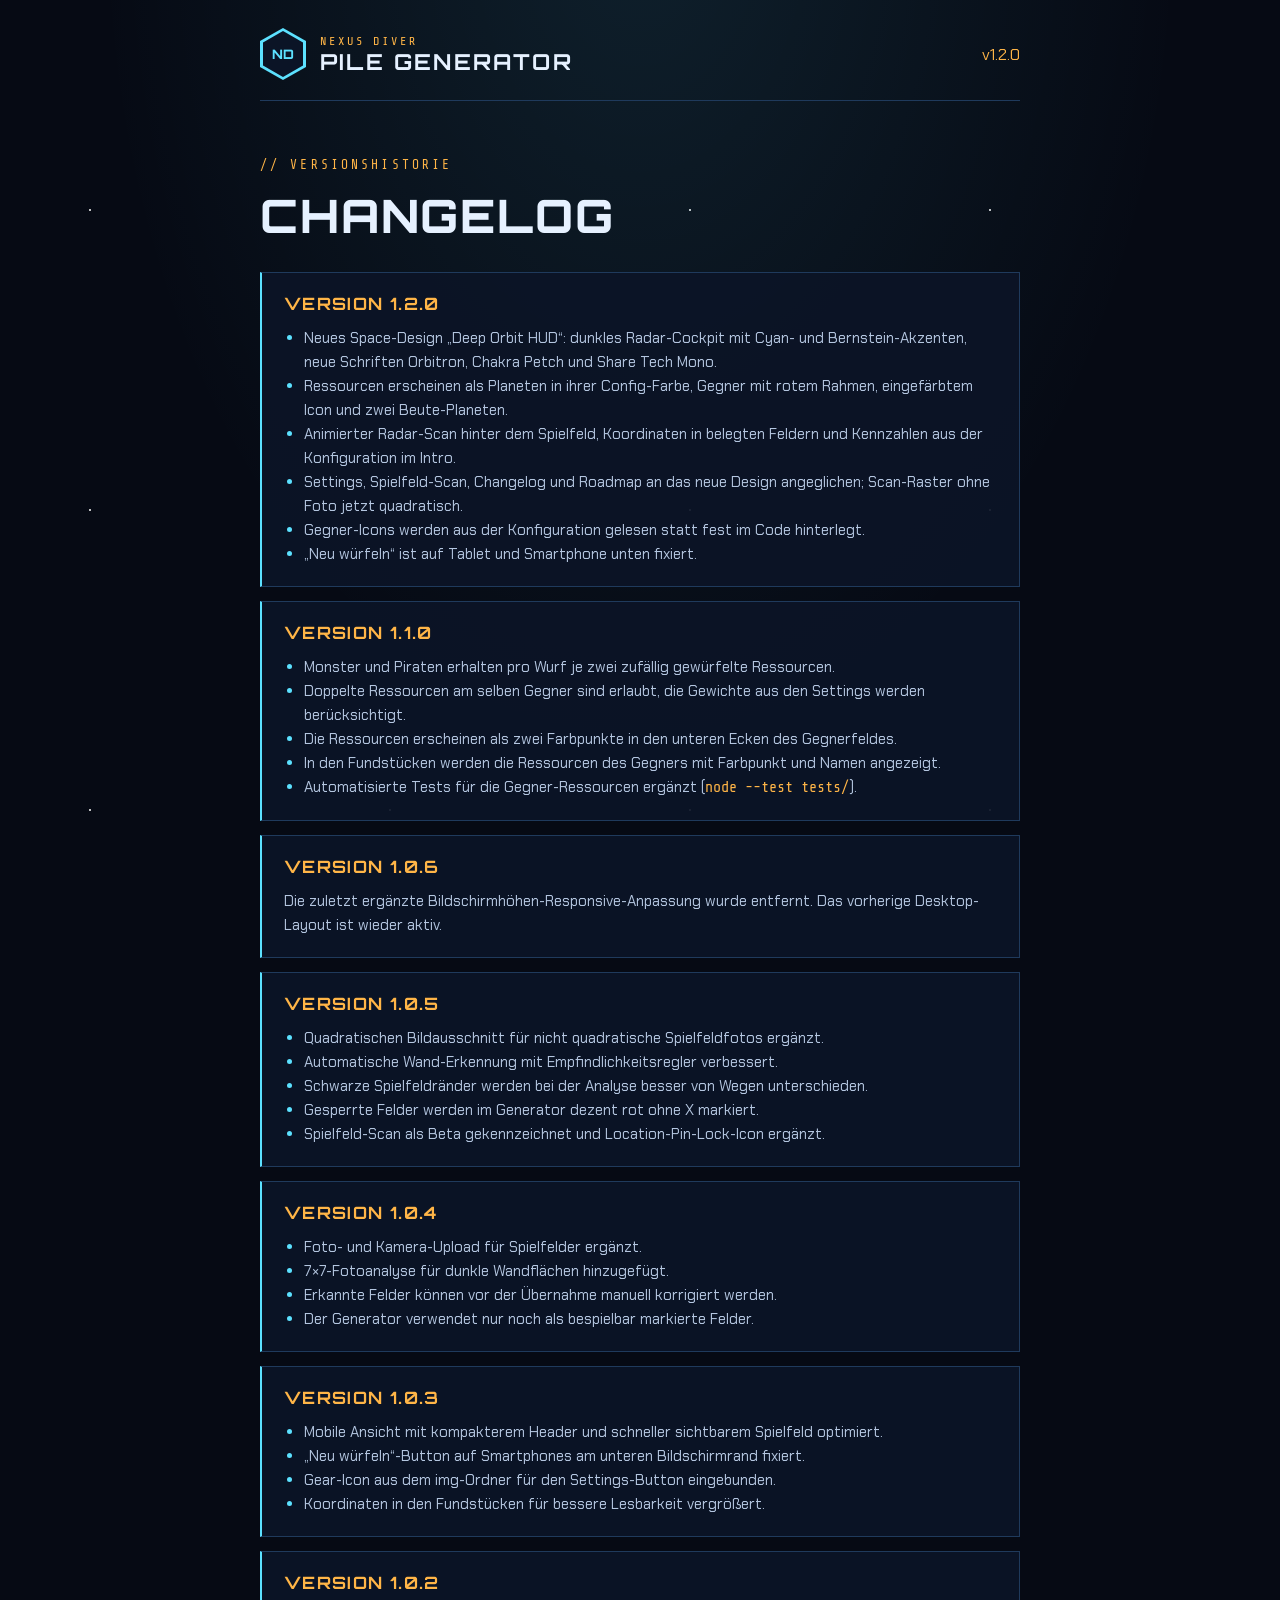
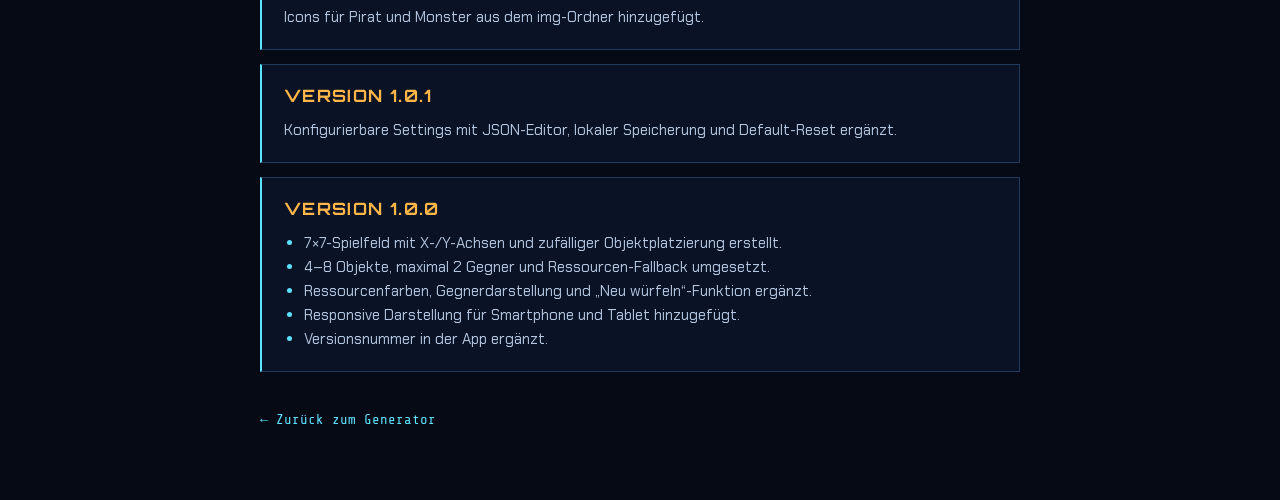
==== commit 179a083e: "Apply Deep Orbit HUD space design (1.2.0) Dark radar-cockpit redesign based on the "Pile Generator D" ====
--- a/changelog.html
+++ b/changelog.html
@@ -3,8 +3,8 @@
 	<head>
 		<meta charset="UTF-8" />
 		<meta name="viewport" content="width=device-width, initial-scale=1.0" />
-		<meta name="theme-color" content="#10251f" />
-		<meta name="application-version" content="1.1.0" />
+		<meta name="theme-color" content="#060a14" />
+		<meta name="application-version" content="1.2.0" />
 		<title>Changelog | Pile Generator</title>
 		<link rel="stylesheet" href="styles.css" />
 	</head>
@@ -12,17 +12,28 @@
 		<main class="changelog-page">
 			<header class="app-header">
 				<div class="brand-lockup">
-					<span class="brand-mark" aria-hidden="true">PG</span>
+					<span class="brand-mark" aria-hidden="true"><span>ND</span></span>
 					<div>
 						<p class="eyebrow">NEXUS DIVER</p>
 						<h1>Pile Generator</h1>
 					</div>
 				</div>
-				<span class="app-version">v1.1.0</span>
+				<span class="app-version">v1.2.0</span>
 			</header>
 
 			<p class="eyebrow accent-label">VERSIONSHISTORIE</p>
 			<h2>Changelog</h2>
+			<article class="changelog-entry">
+				<h3>Version 1.2.0</h3>
+				<ul>
+					<li>Neues Space-Design „Deep Orbit HUD“: dunkles Radar-Cockpit mit Cyan- und Bernstein-Akzenten, neue Schriften Orbitron, Chakra Petch und Share Tech Mono.</li>
+					<li>Ressourcen erscheinen als Planeten in ihrer Config-Farbe, Gegner mit rotem Rahmen, eingefärbtem Icon und zwei Beute-Planeten.</li>
+					<li>Animierter Radar-Scan hinter dem Spielfeld, Koordinaten in belegten Feldern und Kennzahlen aus der Konfiguration im Intro.</li>
+					<li>Settings, Spielfeld-Scan, Changelog und Roadmap an das neue Design angeglichen; Scan-Raster ohne Foto jetzt quadratisch.</li>
+					<li>Gegner-Icons werden aus der Konfiguration gelesen statt fest im Code hinterlegt.</li>
+					<li>„Neu würfeln“ ist auf Tablet und Smartphone unten fixiert.</li>
+				</ul>
+			</article>
 			<article class="changelog-entry">
 				<h3>Version 1.1.0</h3>
 				<ul>
--- a/styles.css
+++ b/styles.css
@@ -1,642 +1,708 @@
-@import url('https://fonts.googleapis.com/css2?family=DM+Mono:wght@400;500&family=Space+Grotesk:wght@400;500;600;700&display=swap');
+/* ==========================================================================
+   Pile Generator – Design „Deep Orbit HUD“
+   Hauptansicht nach Vorlage „Pile Generator Design/mockup/styles.css“,
+   darunter Settings, Scan, Changelog/Roadmap und Responsive.
+   ========================================================================== */
+
+@import url('https://fonts.googleapis.com/css2?family=Orbitron:wght@500;700;800&family=Chakra+Petch:wght@400;500;600&family=Share+Tech+Mono&display=swap');
 
 :root {
-	--ink: #14211d;
-	--muted: #6f7b74;
-	--paper: #f1f0e9;
-	--panel: #fbfaf4;
-	--line: #d9ddd5;
-	--green: #2ecc71;
-	--green-dark: #177e4a;
-	--orange: #e67e22;
-	--yellow: #f1c40f;
-	--purple: #9b59b6;
-	--blue: #3498db;
-	--danger: #db574e;
-	--shadow: 0 22px 48px rgba(39, 60, 49, 0.09);
-}
-
-* {
-	box-sizing: border-box;
-}
+	/* Flächen */
+	--bg: #060a14;
+	--panel: rgba(11, 20, 38, 0.92);
+	--panel-solid: #0b1426;
+	--cell: rgba(8, 16, 32, 0.55);
+
+	/* Linien */
+	--line: #1f3a5c;
+	--line-strong: #2f5f8c;
+	--line-soft: #16304d;
+
+	/* Akzente */
+	--cyan: #5ce1ff;
+	--amber: #ffb547;
+	--danger: #ff5468;
+	--danger-soft: #ff8a99;
+	--ok: #5dff9e;
+
+	/* Text (alle Werte ≥ 4.5:1 auf --panel-solid) */
+	--text: #e6f1ff;
+	--text-2: #b4c6e0;
+	--muted: #8ba3c4;
+	--dim: #5f7ba0; /* nur für dekorative Nummern */
+
+	/* Typo */
+	--font-display: 'Orbitron', 'Chakra Petch', sans-serif;
+	--font-body: 'Chakra Petch', system-ui, sans-serif;
+	--font-mono: 'Share Tech Mono', ui-monospace, monospace;
+
+	/* Form */
+	--radius-cell: 4px;
+	--radius-ui: 3px;
+	--bracket-size: 22px;
+	--hex: polygon(50% 0, 100% 25%, 100% 75%, 50% 100%, 0 75%, 0 25%);
+	--chamfer: polygon(16px 0, 100% 0, 100% calc(100% - 16px), calc(100% - 16px) 100%, 0 100%, 0 16px);
+}
+
+* { box-sizing: border-box; }
+[hidden] { display: none !important; }
 
 body {
 	min-width: 320px;
 	margin: 0;
-	color: var(--ink);
-	background: radial-gradient(circle at 8% 3%, rgba(219, 229, 216, 0.7), transparent 26rem), linear-gradient(135deg, #f8f7f1 0%, var(--paper) 55%, #e8eee7 100%);
-	font-family: 'Space Grotesk', 'Avenir Next', sans-serif;
-}
-
-button {
-	font: inherit;
-}
-
+	color: var(--text);
+	font-family: var(--font-body);
+	background-color: var(--bg);
+	/* Sternenfeld: 1 Schimmer oben + 5 Sternlagen, gekachelt */
+	background-image:
+		radial-gradient(ellipse at 50% -10%, rgba(92, 225, 255, 0.1), transparent 60%),
+		radial-gradient(1px 1px at 30px 40px, #fff 50%, transparent 52%),
+		radial-gradient(1px 1px at 160px 120px, #9fbfe6 50%, transparent 52%),
+		radial-gradient(1.4px 1.4px at 90px 210px, #fff 50%, transparent 52%),
+		radial-gradient(1px 1px at 240px 60px, var(--cyan) 50%, transparent 52%),
+		radial-gradient(1px 1px at 200px 250px, #fff 50%, transparent 52%);
+	background-size: 100% 100%, 300px 300px, 300px 300px, 300px 300px, 300px 300px, 300px 300px;
+	background-attachment: fixed;
+}
+
+button { font: inherit; }
+a { color: var(--cyan); }
+a:hover { color: #b5f1ff; }
+:focus-visible { outline: 2px solid var(--amber); outline-offset: 2px; }
+
+/* Icon-Masken ------------------------------------------------------------ */
+.icon-mask {
+	display: inline-block;
+	flex-shrink: 0;
+	background-color: currentColor;
+	-webkit-mask: var(--icon) center / contain no-repeat;
+	mask: var(--icon) center / contain no-repeat;
+}
+
+/* Layout ----------------------------------------------------------------- */
 .app-shell {
-	width: min(1180px, calc(100% - 48px));
+	width: min(1240px, calc(100% - 64px));
 	margin: 0 auto;
-	padding: 34px 0 24px;
-}
-
-.app-header,
-.intro,
-.panel-heading,
-.board-footer,
-.app-footer,
-.header-meta,
-.brand-lockup,
-.rules-note,
-.result-item,
-.reroll-button {
-	display: flex;
+	padding: 28px 0;
+	display: flex;
+	flex-direction: column;
+	gap: 30px;
+}
+
+/* Header ----------------------------------------------------------------- */
+.app-header {
+	display: flex;
+	flex-wrap: wrap;
 	align-items: center;
-}
-
-.app-header {
 	justify-content: space-between;
-}
-.brand-lockup {
-	gap: 13px;
-}
+	gap: 20px;
+	padding-bottom: 20px;
+	border-bottom: 1px solid var(--line);
+}
+.brand-lockup { display: flex; align-items: center; gap: 14px; }
 .brand-mark {
 	display: grid;
-	width: 39px;
-	height: 39px;
 	place-items: center;
-	color: #f7f5ec;
-	background: var(--ink);
-	border-radius: 11px;
-	font-family: 'DM Mono', monospace;
-	font-size: 11px;
-	font-weight: 500;
-	letter-spacing: 0.05em;
-}
-.eyebrow,
-.section-kicker,
-.app-footer,
-.header-meta,
-.board-footer {
-	margin: 0;
-	font-family: 'DM Mono', monospace;
-	font-size: 10px;
-	letter-spacing: 0.13em;
-}
-.eyebrow {
-	color: var(--muted);
-}
-.brand-lockup h1 {
-	margin: 2px 0 0;
-	font-size: 16px;
-	letter-spacing: -0.03em;
-}
-.header-meta {
-	gap: 8px;
-	color: var(--muted);
-}
-.header-actions {
-	display: flex;
-	align-items: center;
-	gap: 18px;
-}
-.settings-button,
-.text-button,
-.secondary-button,
-.primary-button {
-	border: 0;
-	cursor: pointer;
-}
-.settings-button {
-	display: flex;
-	align-items: center;
-	gap: 7px;
-	padding: 8px 11px;
-	color: var(--muted);
-	border: 1px solid var(--line);
-	border-radius: 8px;
-	background: rgba(255, 255, 255, 0.35);
-	font-size: 11px;
-	transition: 180ms ease;
-}
-.settings-button:hover,
-.settings-button.active {
-	color: var(--ink);
-	border-color: var(--green-dark);
-	background: #e3f1e5;
-}
-.settings-icon {
-	display: block;
-	width: 13px;
-	height: 13px;
-	object-fit: contain;
-}
-.status-dot {
-	display: block;
-	width: 7px;
-	height: 7px;
-	flex: 0 0 7px;
-	background: var(--green);
-	border-radius: 50%;
-	box-shadow: 0 0 0 4px rgba(46, 204, 113, 0.13);
-}
-
-.intro {
-	justify-content: space-between;
-	gap: 40px;
-	margin: 90px 0 48px;
-}
-.accent-label {
-	color: var(--green-dark);
-}
-.intro h2 {
-	margin: 13px 0 0;
-	font-size: clamp(40px, 6vw, 76px);
-	line-height: 0.96;
-	letter-spacing: -0.07em;
-}
-.intro h2 em {
-	color: var(--green-dark);
-	font-style: normal;
-}
-.intro-copy {
-	width: min(310px, 100%);
-	margin: 24px 0 0;
-	color: var(--muted);
-	font-size: 14px;
-	line-height: 1.55;
-}
-
-.workspace {
-	display: grid;
-	grid-template-columns: minmax(0, 1.5fr) minmax(300px, 0.8fr);
-	gap: 18px;
-}
-[hidden] {
-	display: none !important;
-}
-.board-panel,
-.details-panel {
-	background: rgba(251, 250, 244, 0.88);
-	border: 1px solid rgba(217, 221, 213, 0.9);
-	border-radius: 18px;
-	box-shadow: var(--shadow);
-}
-.board-panel {
-	padding: 27px 30px 22px;
-}
-.details-panel {
-	display: flex;
-	min-height: 550px;
-	flex-direction: column;
-	padding: 27px 25px 23px;
-}
-.panel-heading {
-	justify-content: space-between;
-	align-items: flex-start;
-}
-.section-kicker {
-	color: var(--muted);
-	font-size: 9px;
-}
-.panel-heading h3 {
-	margin: 6px 0 0;
-	font-size: 24px;
-	letter-spacing: -0.05em;
-}
-.panel-heading h3 span {
-	color: var(--green-dark);
-}
-.object-count {
-	display: grid;
-	justify-items: end;
-	color: var(--muted);
-	font-size: 11px;
-}
-.object-count strong {
-	color: var(--ink);
-	font-family: 'DM Mono', monospace;
-	font-size: 27px;
-	line-height: 1;
-}
-
-.board-wrap {
-	margin: 27px 0 20px;
-	padding: 17px;
-	background: #e7ece4;
-	border-radius: 14px;
-}
-.board {
-	position: relative;
-	z-index: 1;
-	display: grid;
-	grid-template-columns: 26px repeat(var(--grid-columns, 7), minmax(34px, 1fr));
-	grid-template-rows: 26px repeat(var(--grid-rows, 7), minmax(34px, 1fr));
-	gap: 5px;
-}
-.axis-label {
+	width: 46px;
+	height: 52px;
+	clip-path: var(--hex);
+	background: var(--cyan);
+	font-family: var(--font-display);
+	font-weight: 800;
+	font-size: 13px;
+	color: var(--cyan);
+}
+/* Innen-Hexagon (Kontur-Effekt) */
+.brand-mark span {
 	display: grid;
 	place-items: center;
-	color: #829087;
-	font-family: 'DM Mono', monospace;
-	font-size: 10px;
-}
+	width: 40px;
+	height: 46px;
+	clip-path: var(--hex);
+	background: var(--panel-solid);
+}
+.eyebrow {
+	margin: 0;
+	font-family: var(--font-mono);
+	font-size: 12px;
+	letter-spacing: 0.24em;
+	color: var(--amber);
+}
+.app-header h1 {
+	margin: 0;
+	font-family: var(--font-display);
+	font-weight: 700;
+	font-size: 22px;
+	letter-spacing: 0.1em;
+	text-transform: uppercase;
+}
+.header-actions { display: flex; flex-wrap: wrap; align-items: center; gap: 10px; }
+.scan-button,
+.settings-button {
+	display: flex;
+	align-items: center;
+	gap: 10px;
+	min-height: 44px;
+	padding: 0 18px;
+	border: 1px solid var(--line-strong);
+	border-radius: var(--radius-ui);
+	background: var(--panel-solid);
+	color: var(--text);
+	font-weight: 600;
+	font-size: 14px;
+	letter-spacing: 0.04em;
+	cursor: pointer;
+	transition: border-color 0.15s, background-color 0.15s;
+}
+.scan-button:hover,
+.settings-button:hover,
+.settings-button.active { border-color: var(--cyan); background: rgba(92, 225, 255, 0.08); }
+.scan-icon,
+.settings-icon { width: 16px; height: 16px; color: var(--cyan); }
+.header-meta {
+	display: flex;
+	align-items: center;
+	gap: 8px;
+	min-height: 44px;
+	padding: 0 14px;
+	border: 1px solid rgba(93, 255, 158, 0.35);
+	border-radius: var(--radius-ui);
+	font-family: var(--font-mono);
+	font-size: 13px;
+	color: #9df5c0;
+}
+.status-dot {
+	width: 8px;
+	height: 8px;
+	border-radius: 50%;
+	background: var(--ok);
+	box-shadow: 0 0 8px var(--ok);
+}
+
+/* Intro ------------------------------------------------------------------ */
+.intro {
+	display: flex;
+	flex-wrap: wrap;
+	align-items: flex-end;
+	justify-content: space-between;
+	gap: 32px;
+}
+.intro > div:first-child { flex: 999 1 540px; }
+.accent-label {
+	margin: 0 0 14px;
+	font-family: var(--font-mono);
+	font-size: 13px;
+	letter-spacing: 0.24em;
+	color: var(--amber);
+}
+.accent-label::before { content: '// '; }
+.intro h2 {
+	margin: 0;
+	font-family: var(--font-display);
+	font-weight: 800;
+	font-size: clamp(28px, 4.2vw, 46px);
+	line-height: 1.12;
+	letter-spacing: 0.02em;
+	text-transform: uppercase;
+}
+.intro h2 em { font-style: normal; color: var(--cyan); }
+.intro-side { flex: 1 1 340px; max-width: 420px; display: flex; flex-direction: column; gap: 16px; }
+.intro-copy { margin: 0; font-size: 17px; line-height: 1.55; color: var(--text-2); }
+.intro-stats { display: grid; grid-template-columns: repeat(3, minmax(0, 1fr)); gap: 8px; }
+.intro-stat { padding: 10px 12px; border: 1px solid var(--line); background: var(--panel-solid); }
+.intro-stat strong { display: block; font-family: var(--font-display); font-weight: 700; font-size: 18px; }
+.intro-stat span { font-family: var(--font-mono); font-size: 11px; color: var(--muted); text-transform: uppercase; }
+.intro-stat.is-danger strong { color: var(--danger-soft); }
+
+/* Panels mit Eckwinkeln ---------------------------------------------------- */
+.workspace { display: flex; flex-wrap: wrap; gap: 24px; align-items: stretch; }
+.board-panel,
+.details-panel,
+.settings-view,
+.scan-view {
+	--bracket: var(--cyan);
+	position: relative;
+	min-width: 0;
+	padding: 26px;
+	border: 1px solid var(--line);
+	display: flex;
+	flex-direction: column;
+	gap: 20px;
+	background:
+		linear-gradient(var(--bracket), var(--bracket)) top left / var(--bracket-size) 2px no-repeat border-box,
+		linear-gradient(var(--bracket), var(--bracket)) top left / 2px var(--bracket-size) no-repeat border-box,
+		linear-gradient(var(--bracket), var(--bracket)) top right / var(--bracket-size) 2px no-repeat border-box,
+		linear-gradient(var(--bracket), var(--bracket)) top right / 2px var(--bracket-size) no-repeat border-box,
+		linear-gradient(var(--bracket), var(--bracket)) bottom left / var(--bracket-size) 2px no-repeat border-box,
+		linear-gradient(var(--bracket), var(--bracket)) bottom left / 2px var(--bracket-size) no-repeat border-box,
+		linear-gradient(var(--bracket), var(--bracket)) bottom right / var(--bracket-size) 2px no-repeat border-box,
+		linear-gradient(var(--bracket), var(--bracket)) bottom right / 2px var(--bracket-size) no-repeat border-box,
+		var(--panel);
+}
+.board-panel { flex: 999 1 600px; }
+.details-panel { --bracket: var(--amber); flex: 1 1 360px; gap: 18px; }
+
+.panel-heading { display: flex; align-items: flex-end; justify-content: space-between; gap: 16px; }
+.section-kicker {
+	margin: 0 0 6px;
+	font-family: var(--font-mono);
+	font-size: 12px;
+	letter-spacing: 0.22em;
+	color: var(--muted);
+}
+.panel-heading h3 {
+	margin: 0;
+	font-family: var(--font-display);
+	font-weight: 700;
+	font-size: 24px;
+	letter-spacing: 0.06em;
+	text-transform: uppercase;
+}
+#roll-number { color: var(--amber); }
+.object-count { text-align: right; }
+.object-count strong {
+	display: block;
+	font-family: var(--font-display);
+	font-weight: 800;
+	font-size: 34px;
+	line-height: 1;
+	color: var(--amber);
+}
+.object-count span { font-family: var(--font-mono); font-size: 12px; letter-spacing: 0.2em; color: var(--muted); text-transform: uppercase; }
+
+/* Board + Radar ---------------------------------------------------------- */
+.board-wrap { position: relative; isolation: isolate; }
+/* Ringe + Fadenkreuz, über dem Zellenbereich (ohne Achsen) zentriert */
+.board-wrap::before,
+.board-wrap::after {
+	content: '';
+	position: absolute;
+	z-index: -1;
+	inset: calc(var(--axis-size) + var(--board-gap)) 0 0 calc(var(--axis-size) + var(--board-gap));
+	pointer-events: none;
+}
+.board-wrap::before {
+	background:
+		linear-gradient(rgba(92, 225, 255, 0.12), rgba(92, 225, 255, 0.12)) center / 100% 1px no-repeat,
+		linear-gradient(rgba(92, 225, 255, 0.12), rgba(92, 225, 255, 0.12)) center / 1px 100% no-repeat,
+		radial-gradient(circle closest-side, transparent calc(36% - 1px), rgba(92, 225, 255, 0.16) 36%, transparent calc(36% + 1px), transparent calc(66% - 1px), rgba(92, 225, 255, 0.14) 66%, transparent calc(66% + 1px), transparent calc(96% - 1px), rgba(92, 225, 255, 0.12) 96%, transparent calc(96% + 1px));
+}
+/* Scan-Kegel – gedreht wird der Gradient-Winkel, nicht das Element.
+   Ein rotierendes Element würde mit seinen Ecken über den Rand ragen
+   und horizontales Scrollen auslösen. */
+@property --radar-angle {
+	syntax: '<angle>';
+	inherits: false;
+	initial-value: 20deg;
+}
+.board-wrap::after {
+	/* Dreht im Uhrzeigersinn: helle Vorderkante bei 70deg, Schweif blendet nach hinten aus */
+	background: conic-gradient(from var(--radar-angle), transparent 0deg, rgba(92, 225, 255, 0.18) 70deg, transparent 70deg 360deg);
+	-webkit-mask: radial-gradient(circle closest-side, #000 96%, transparent 96.5%);
+	mask: radial-gradient(circle closest-side, #000 96%, transparent 96.5%);
+	animation: radar-sweep 8s linear infinite;
+}
+@keyframes radar-sweep { to { --radar-angle: 380deg; } }
+@media (prefers-reduced-motion: reduce) { .board-wrap::after { animation: none; } }
+
+.board {
+	--axis-size: 28px;
+	--board-gap: 6px;
+	display: grid;
+	grid-template-columns: var(--axis-size) repeat(var(--grid-columns, 7), minmax(0, 1fr));
+	gap: var(--board-gap);
+	align-items: center;
+}
+/* Die Radar-Pseudo-Elemente lesen die Variablen vom .board-wrap */
+.board-wrap { --axis-size: 28px; --board-gap: 6px; }
+
+.axis-label { text-align: center; font-family: var(--font-mono); font-size: 14px; color: var(--cyan); }
+
 .cell {
 	position: relative;
 	display: grid;
-	min-width: 0;
-	aspect-ratio: 1;
 	place-items: center;
-	border: 1px solid rgba(205, 214, 206, 0.8);
-	border-radius: 7px;
-	background: rgba(251, 252, 248, 0.7);
-	transition:
-		transform 180ms ease,
-		background 180ms ease;
-}
-.cell.occupied {
-	animation: place-in 340ms both;
-}
-.cell:hover {
-	z-index: 1;
-	transform: translateY(-2px);
-}
-.cell.resource {
-	border-color: transparent;
-}
-.cell.enemy {
-	border: 2px solid var(--danger);
-	background: #f9ddd7;
-}
+	aspect-ratio: 1 / 1;
+	border: 1px solid rgba(92, 225, 255, 0.14);
+	border-radius: var(--radius-cell);
+	background: var(--cell);
+	animation: cell-in 0.35s ease-out both;
+}
+@keyframes cell-in { from { opacity: 0; transform: scale(0.92); } }
+@media (prefers-reduced-motion: reduce) { .cell { animation: none; } }
+
+/* Freies Feld: kleines Fadenkreuz */
+.cell:not(.occupied):not(.blocked)::after {
+	content: '';
+	width: 10px;
+	height: 10px;
+	background:
+		linear-gradient(rgba(139, 163, 196, 0.45), rgba(139, 163, 196, 0.45)) center / 100% 1px no-repeat,
+		linear-gradient(rgba(139, 163, 196, 0.45), rgba(139, 163, 196, 0.45)) center / 1px 100% no-repeat;
+}
+/* Koordinate oben links in belegten Feldern (data-label per JS) */
+.cell.occupied::before {
+	content: attr(data-label);
+	position: absolute;
+	top: 4px;
+	left: 6px;
+	font-family: var(--font-mono);
+	font-size: 10px;
+	line-height: 1;
+	color: var(--muted);
+}
+
+/* Gesperrt */
 .cell.blocked {
-	border: 1px solid rgb(152 152 152 / 48%);
-	background: rgb(52 52 52 / 16%);
-}
-.cell-marker {
-	width: 43%;
-	height: 43%;
+	border-color: rgba(255, 181, 71, 0.55);
+	background: repeating-linear-gradient(135deg, rgba(255, 181, 71, 0.2) 0 4px, rgba(6, 10, 20, 0.8) 4px 10px);
+}
+
+/* Ressource: Planet mit Orbit */
+.cell.occupied.resource {
+	border-color: rgba(92, 225, 255, 0.4);
+	background: rgba(92, 225, 255, 0.06);
+}
+.cell.occupied.resource::after {
+	content: '';
+	position: absolute;
+	width: 72%;
+	height: 72%;
+	border: 1px solid rgba(230, 241, 255, 0.2);
 	border-radius: 50%;
-	box-shadow: 0 3px 7px rgba(20, 33, 29, 0.18);
-}
-.enemy-marker {
-	display: grid;
+}
+/* Planet-Kugel – Farbe kommt aus der Config über --resource-color */
+.cell-marker,
+.enemy-resource-dot,
+.result-resource-dot,
+.result-icon:not(.enemy-result-icon) > .planet {
+	border-radius: 50%;
+	background: radial-gradient(circle at 32% 28%, color-mix(in srgb, var(--resource-color) 35%, #fff) 0%, var(--resource-color) 48%, color-mix(in srgb, var(--resource-color) 45%, #000) 100%);
+	box-shadow: 0 0 var(--glow, 14px) color-mix(in srgb, var(--resource-color) 65%, transparent);
+}
+.cell-marker { width: 38%; height: 38%; }
+
+/* Gegner */
+.cell.occupied.enemy {
+	border-color: var(--danger);
+	background: rgba(255, 84, 104, 0.13);
+	box-shadow: 0 0 18px rgba(255, 84, 104, 0.35), inset 0 0 14px rgba(255, 84, 104, 0.2);
+}
+.cell.occupied.enemy::before { color: #ffb3bd; }
+.cell.occupied.enemy::after {
+	content: '';
+	position: absolute;
 	width: 70%;
 	height: 70%;
-	place-items: center;
-	color: var(--danger);
-	box-sizing: border-box;
-}
-.enemy-marker {
-	width: 72%;
-	height: 72%;
-}
-.enemy-marker,
-.result-enemy-marker {
-	display: block;
-	object-fit: contain;
-}
-.enemy-resource-dot {
-	position: absolute;
-	bottom: 7%;
-	width: 24%;
-	height: 24%;
-	border: 1.5px solid #fff;
+	border: 1px dashed rgba(255, 138, 153, 0.55);
 	border-radius: 50%;
-	box-shadow: 0 1px 3px rgba(20, 33, 29, 0.28);
-	box-sizing: border-box;
-}
-.enemy-resource-dot-1 {
-	left: 7%;
-}
-.enemy-resource-dot-2 {
-	right: 7%;
-}
-.result-enemy-marker {
+}
+.enemy-marker { width: 38%; height: 38%; color: var(--danger-soft); }
+.enemy-resource-dot { --glow: 6px; position: absolute; width: 11px; height: 11px; }
+.enemy-resource-dot-1 { top: 12%; right: 12%; }
+.enemy-resource-dot-2 { bottom: 12%; right: 24%; }
+
+/* Legende ---------------------------------------------------------------- */
+.board-footer {
+	display: flex;
+	flex-wrap: wrap;
+	gap: 22px;
+	padding-top: 14px;
+	border-top: 1px solid var(--line);
+	font-family: var(--font-mono);
+	font-size: 13px;
+	color: var(--text-2);
+}
+.board-footer span { display: flex; align-items: center; gap: 8px; }
+.legend-swatch { display: inline-block; width: 12px; height: 12px; border-radius: 2px; font-size: 0; }
+.resource-swatch { --resource-color: #3498db; border-radius: 50%; background: radial-gradient(circle at 32% 28%, #b5e2ff, #3498db 48%, #134a78); box-shadow: 0 0 6px #3498db; }
+.enemy-swatch { border: 1px solid var(--danger); background: rgba(255, 84, 104, 0.2); }
+.empty-swatch { border: 1px solid rgba(92, 225, 255, 0.35); }
+.blocked-swatch { border: 1px solid rgba(255, 181, 71, 0.6); background: repeating-linear-gradient(135deg, rgba(255, 181, 71, 0.35) 0 2px, transparent 2px 5px); }
+
+/* Fundstücke ------------------------------------------------------------- */
+.limit-chip {
+	padding: 6px 10px;
+	border: 1px solid var(--danger);
+	background: rgba(255, 84, 104, 0.1);
+	font-family: var(--font-mono);
+	font-size: 13px;
+	color: #ff9eaa;
+	text-transform: uppercase;
+	white-space: nowrap;
+}
+.results-list { display: flex; flex-direction: column; counter-reset: result; }
+.result-item {
+	counter-increment: result;
+	display: flex;
+	align-items: center;
+	gap: 12px;
+	padding: 11px 10px;
+	border-bottom: 1px solid var(--line-soft);
+	animation: cell-in 0.3s ease-out both;
+}
+.result-item::before {
+	content: counter(result, decimal-leading-zero);
 	width: 22px;
-	height: 22px;
-	margin: 3px auto;
-}
-.board-footer {
-	gap: 19px;
-	color: var(--muted);
-	font-size: 9px;
-}
-.board-footer span {
-	display: flex;
-	align-items: center;
-	gap: 6px;
-}
-.legend-swatch {
-	display: inline-grid;
-	width: 10px;
-	height: 10px;
-	place-items: center;
-	border-radius: 50%;
-}
-.resource-swatch {
-	background: linear-gradient(135deg, var(--green), var(--blue));
-}
-.enemy-swatch {
-	color: #fff;
-	background: var(--danger);
-	font-size: 8px;
-	font-style: normal;
-}
-.empty-swatch {
-	border: 1px solid #c7d0c9;
-	background: transparent;
-}
-.blocked-swatch {
-	background: var(--danger);
-}
-
-.compact-heading {
-	align-items: center;
-}
-.limit-chip {
-	padding: 7px 9px;
-	color: var(--green-dark);
-	background: #e3f1e5;
-	border-radius: 20px;
-	font-family: 'DM Mono', monospace;
-	font-size: 9px;
-}
-.results-list {
-	display: grid;
-	gap: 9px;
-	margin: 26px 0;
-}
-.result-item {
-	justify-content: space-between;
-	gap: 10px;
-	min-height: 51px;
-	padding: 10px 12px;
-	border: 1px solid var(--line);
-	border-radius: 10px;
-	background: rgba(255, 255, 255, 0.42);
-	animation: slide-in 360ms both;
-}
-.result-main {
-	display: flex;
-	min-width: 0;
-	align-items: center;
-	gap: 10px;
-}
+	flex-shrink: 0;
+	font-family: var(--font-mono);
+	font-size: 12px;
+	color: var(--dim);
+}
+.result-item.is-enemy { background: rgba(255, 84, 104, 0.09); }
+.result-main { display: flex; align-items: center; gap: 12px; flex: 1 1 auto; min-width: 0; }
 .result-icon {
 	display: grid;
-	width: 28px;
-	height: 28px;
-	flex: 0 0 28px;
 	place-items: center;
-	border-radius: 8px;
-	color: white;
-	font-size: 14px;
-	font-weight: 700;
-}
-.enemy-result-icon {
-	font-size: 0;
-}
-.result-name {
-	overflow: hidden;
-	text-overflow: ellipsis;
-	white-space: nowrap;
-	font-size: 13px;
-	font-weight: 600;
-}
-.result-type {
-	margin-top: 2px;
-	color: var(--muted);
-	font-family: 'DM Mono', monospace;
-	font-size: 9px;
-}
-.result-copy {
-	min-width: 0;
-}
-.result-enemy-resources {
+	width: 34px;
+	height: 34px;
+	flex-shrink: 0;
+	border: 1px solid rgba(230, 241, 255, 0.18);
+	border-radius: 50%;
+}
+.result-icon > .planet { --glow: 10px; width: 20px; height: 20px; }
+.enemy-result-icon { border: 0; border-radius: 0; clip-path: var(--hex); background: var(--danger); }
+.result-enemy-marker { width: 17px; height: 17px; color: #1a0610; }
+.result-copy { min-width: 0; display: flex; flex-wrap: wrap; align-items: baseline; column-gap: 10px; }
+.result-name { font-weight: 600; font-size: 16px; }
+.result-type { font-family: var(--font-mono); font-size: 11px; letter-spacing: 0.14em; color: var(--muted); }
+.result-enemy-resources { flex-basis: 100%; display: flex; align-items: center; gap: 6px; margin-top: 3px; font-size: 13px; color: var(--text-2); }
+.result-resource { display: inline-flex; align-items: center; gap: 6px; }
+.result-resource-dot { --glow: 5px; width: 10px; height: 10px; flex-shrink: 0; }
+.result-resource-separator { color: var(--dim); }
+.result-coordinate { flex-shrink: 0; font-family: var(--font-mono); font-size: 18px; color: var(--amber); }
+.empty-results { margin: 0; padding: 16px 10px; font-family: var(--font-mono); color: var(--muted); }
+
+.rules-note { display: flex; align-items: center; gap: 12px; padding: 12px 14px; border: 1px dashed var(--line-strong); }
+.rules-note p { margin: 0; font-size: 14px; line-height: 1.45; color: var(--text-2); }
+.note-icon {
+	display: grid;
+	place-items: center;
+	width: 24px;
+	height: 27px;
+	flex-shrink: 0;
+	clip-path: var(--hex);
+	background: var(--cyan);
+	font-family: var(--font-display);
+	font-weight: 800;
+	font-size: 12px;
+	color: var(--bg);
+}
+
+.reroll-button {
+	margin-top: auto;
+	display: flex;
+	align-items: center;
+	justify-content: space-between;
+	gap: 12px;
+	min-height: 60px;
+	padding: 0 26px;
+	border: 0;
+	clip-path: var(--chamfer);
+	background: var(--amber);
+	color: #1a1000;
+	font-family: var(--font-display);
+	font-weight: 800;
+	font-size: 17px;
+	letter-spacing: 0.12em;
+	text-transform: uppercase;
+	cursor: pointer;
+	transition: background-color 0.15s, transform 0.1s;
+}
+.reroll-button:hover { background: #ffc66e; }
+.reroll-button:active { transform: translateY(1px); }
+.button-icon,
+.button-arrow { font-size: 22px; line-height: 1; }
+
+/* Footer ----------------------------------------------------------------- */
+.app-footer {
 	display: flex;
 	flex-wrap: wrap;
 	align-items: center;
-	gap: 4px;
-	margin-top: 4px;
-	font-size: 11px;
-	font-weight: 500;
-}
-.result-resource {
-	display: inline-flex;
+	gap: 16px;
+	padding-top: 18px;
+	border-top: 1px solid var(--line);
+	font-family: var(--font-mono);
+	font-size: 12px;
+	letter-spacing: 0.16em;
+	color: var(--muted);
+}
+.footer-line { flex: 1 1 60px; height: 1px; background: repeating-linear-gradient(90deg, var(--line-strong) 0 6px, transparent 6px 12px); }
+.app-version { color: var(--amber); }
+
+
+.changelog-link {
+	color: var(--cyan);
+	text-decoration: none;
+}
+.changelog-link:hover { text-decoration: underline; }
+
+/* ==========================================================================
+   Weitere Ansichten – Settings, Scan, Changelog, Roadmap (an Tokens angeglichen)
+   ========================================================================== */
+
+/* Buttons ---------------------------------------------------------------- */
+.primary-button,
+.secondary-button {
+	display: flex;
 	align-items: center;
-	gap: 4px;
-	white-space: nowrap;
-}
-.result-resource-dot {
-	width: 9px;
-	height: 9px;
-	flex: 0 0 9px;
-	border-radius: 50%;
-}
-.result-resource-separator {
-	color: var(--muted);
-}
-.result-coordinate {
-	color: var(--muted);
-	font-family: 'DM Mono', monospace;
+	justify-content: center;
+	min-height: 48px;
+	padding: 0 20px;
+	font-size: 14px;
+	cursor: pointer;
+	text-align: center;
+}
+.primary-button {
+	border: 0;
+	clip-path: var(--chamfer);
+	background: var(--amber);
+	color: #1a1000;
+	font-family: var(--font-display);
+	font-weight: 800;
+	letter-spacing: 0.08em;
+	text-transform: uppercase;
+	transition: background-color 0.15s;
+}
+.primary-button:hover { background: #ffc66e; }
+.primary-button:disabled { opacity: 0.4; cursor: not-allowed; }
+.primary-button:disabled:hover { background: var(--amber); }
+.secondary-button {
+	border: 1px solid var(--line-strong);
+	border-radius: var(--radius-ui);
+	background: var(--panel-solid);
+	color: var(--text);
+	font-weight: 600;
+	letter-spacing: 0.04em;
+	transition: border-color 0.15s, background-color 0.15s;
+}
+.secondary-button:hover { border-color: var(--cyan); background: rgba(92, 225, 255, 0.08); }
+.text-button {
+	flex-shrink: 0;
+	min-height: 44px;
+	padding: 0;
+	border: 0;
+	background: transparent;
+	color: var(--cyan);
+	font-family: var(--font-mono);
+	font-size: 14px;
+	cursor: pointer;
+}
+.text-button:hover { color: #b5f1ff; }
+
+/* Kopf der Settings-/Scan-Ansicht ----------------------------------------- */
+.settings-heading {
+	display: flex;
+	align-items: flex-start;
+	justify-content: space-between;
+	gap: 24px;
+}
+.settings-heading h2 {
+	margin: 0;
+	font-family: var(--font-display);
+	font-weight: 700;
+	font-size: 28px;
+	letter-spacing: 0.06em;
+	text-transform: uppercase;
+}
+.settings-heading h2 small {
+	font-family: var(--font-mono);
+	font-weight: 400;
 	font-size: 13px;
-	font-weight: 500;
-}
-.empty-results {
-	padding: 30px 10px;
-	color: var(--muted);
-	text-align: center;
-	font-size: 13px;
-}
-.rules-note {
-	align-items: flex-start;
-	gap: 9px;
-	margin-top: auto;
-	padding: 12px;
-	color: var(--muted);
-	background: #f0f2e9;
-	border-radius: 9px;
-}
-.rules-note p {
-	margin: 0;
-	font-size: 11px;
-	line-height: 1.45;
-}
-.note-icon {
-	display: grid;
-	width: 16px;
-	height: 16px;
-	flex: 0 0 16px;
-	place-items: center;
-	border: 1px solid #aab6aa;
-	border-radius: 50%;
-	font-family: Georgia, serif;
-	font-size: 11px;
-}
-.reroll-button {
-	justify-content: space-between;
-	width: 100%;
-	margin-top: 13px;
-	padding: 14px 15px;
-	color: #fff;
-	border: 0;
-	border-radius: 9px;
-	background: var(--ink);
-	cursor: pointer;
-	transition:
-		background 180ms ease,
-		transform 180ms ease;
-}
-.reroll-button:hover {
-	background: var(--green-dark);
-	transform: translateY(-2px);
-}
-.reroll-button:active {
-	transform: translateY(0);
-}
-.button-icon {
-	font-size: 19px;
-	line-height: 1;
-}
-.button-arrow {
-	font-size: 18px;
-}
-
-.app-footer {
-	gap: 12px;
-	margin-top: 22px;
-	color: #9aa69e;
-	font-size: 9px;
-}
-.app-version {
-	margin-left: auto;
-	color: var(--green-dark);
-}
-.changelog-link {
-	color: var(--green-dark);
-	font-family: 'DM Mono', monospace;
-	font-size: 9px;
-	letter-spacing: 0.08em;
-	text-decoration: none;
-}
-.changelog-link:hover {
-	text-decoration: underline;
-}
-.changelog-page {
-	width: min(700px, calc(100% - 48px));
-	margin: 0 auto;
-	padding: 34px 0 70px;
-}
-.changelog-page .app-header {
-	margin-bottom: 90px;
-}
-.changelog-page h2 {
-	margin: 10px 0 30px;
-	font-size: clamp(40px, 7vw, 72px);
-	letter-spacing: -0.07em;
-}
-.changelog-entry {
-	padding: 22px 0;
-	border-top: 1px solid var(--line);
-}
-.changelog-entry h3 {
-	margin: 0 0 12px;
-	font-family: 'DM Mono', monospace;
-	font-size: 18px;
-}
-.changelog-entry p {
-	margin: 0;
-	color: var(--muted);
-	font-size: 15px;
-	line-height: 1.6;
-}
-.changelog-back {
-	display: inline-block;
-	margin-top: 40px;
-	color: var(--green-dark);
-	font-size: 13px;
-	text-decoration: none;
-}
-.changelog-back:hover {
-	text-decoration: underline;
-}
-.settings-view {
-	padding: 30px;
-	border: 1px solid rgba(217, 221, 213, 0.9);
-	border-radius: 18px;
-	background: rgba(251, 250, 244, 0.88);
-	box-shadow: var(--shadow);
-}
-.scan-button {
-	display: flex;
-	align-items: center;
-	gap: 7px;
-	padding: 8px 11px;
-	color: var(--green-dark);
-	border: 1px solid #b9d9c0;
-	border-radius: 8px;
-	background: #e3f1e5;
-	cursor: pointer;
-	font-size: 11px;
-	transition: 180ms ease;
-}
-.scan-button:hover,
-.scan-button.active {
-	color: #fff;
-	border-color: var(--green-dark);
-	background: var(--green-dark);
-}
-.scan-icon {
-	display: block;
-	width: 13px;
-	height: 13px;
-	object-fit: contain;
-}
-.scan-view {
-	padding: 30px;
-	border: 1px solid rgba(217, 221, 213, 0.9);
-	border-radius: 18px;
-	background: rgba(251, 250, 244, 0.88);
-	box-shadow: var(--shadow);
-}
+	letter-spacing: 0.16em;
+	color: var(--amber);
+	vertical-align: middle;
+}
+.settings-description { margin: 10px 0 0; max-width: 640px; font-size: 15px; line-height: 1.5; color: var(--text-2); }
+
+.settings-layout,
 .scan-layout {
 	display: grid;
-	grid-template-columns: minmax(0, 1fr) 230px;
-	gap: 18px;
-	margin-top: 30px;
-}
+	grid-template-columns: minmax(0, 1fr) 280px;
+	gap: 20px;
+}
+.config-editor-panel,
+.config-info,
 .scan-preview-panel,
 .scan-controls {
+	min-width: 0;
 	padding: 20px;
 	border: 1px solid var(--line);
-	border-radius: 12px;
-	background: rgba(255, 255, 255, 0.38);
-}
+	background: rgba(6, 10, 20, 0.45);
+}
+
+/* Settings --------------------------------------------------------------- */
+.editor-label,
+.config-info .section-kicker {
+	display: block;
+	margin: 0 0 10px;
+	font-family: var(--font-mono);
+	font-size: 12px;
+	letter-spacing: 0.22em;
+	color: var(--muted);
+	text-transform: uppercase;
+}
+#config-editor {
+	display: block;
+	width: 100%;
+	min-height: 470px;
+	padding: 16px;
+	resize: vertical;
+	border: 1px solid var(--line);
+	border-radius: var(--radius-ui);
+	outline: none;
+	background: var(--bg);
+	color: var(--text);
+	font-family: var(--font-mono);
+	font-size: 13px;
+	line-height: 1.6;
+}
+#config-editor:focus { border-color: var(--cyan); }
+.config-help { margin: 10px 0 0; font-size: 13px; line-height: 1.5; color: var(--muted); }
+.config-message { min-height: 20px; margin: 10px 0 0; font-family: var(--font-mono); font-size: 13px; color: var(--text-2); }
+.config-message.success { color: var(--ok); }
+.config-message.error { color: var(--danger-soft); }
+.settings-actions { display: flex; flex-wrap: wrap; justify-content: flex-end; gap: 10px; margin-top: 16px; }
+.config-info { align-self: start; display: flex; flex-direction: column; gap: 8px; }
+.config-stat { padding: 10px 12px; border: 1px solid var(--line); background: var(--panel-solid); }
+.config-stat strong { display: block; font-family: var(--font-display); font-weight: 700; font-size: 18px; }
+.config-stat span { font-family: var(--font-mono); font-size: 11px; color: var(--muted); text-transform: uppercase; }
+.config-tip,
+.storage-note { margin: 8px 0 0; font-size: 13px; line-height: 1.5; color: var(--text-2); }
+.storage-note { padding-top: 12px; border-top: 1px solid var(--line); color: var(--muted); }
+.config-tip code,
+.storage-note code { font-family: var(--font-mono); color: var(--amber); }
+
+/* Scan ------------------------------------------------------------------- */
 .scan-preview-wrap {
 	position: relative;
 	display: grid;
 	min-height: 360px;
 	place-items: center;
 	overflow: hidden;
-	border-radius: 9px;
-	background: #182722;
-}
-#scan-canvas {
-	display: block;
-	width: 100%;
-	height: 100%;
-	max-height: none;
-	object-fit: fill;
-}
+	border: 1px solid var(--line);
+	border-radius: var(--radius-cell);
+	background: var(--bg);
+}
+/* Ohne Foto: quadratisches Raster wie das Spielfeld */
+.scan-preview-wrap:not(.has-image) { width: min(100%, 560px); min-height: 0; margin-inline: auto; aspect-ratio: 1 / 1; }
+#scan-canvas { display: block; width: 100%; height: 100%; object-fit: fill; }
 .scan-empty {
 	position: absolute;
-	color: #b9c8bc;
+	z-index: 1;
+	padding: 6px 12px;
+	border: 1px solid var(--line-strong);
+	background: var(--panel-solid);
+	font-family: var(--font-mono);
 	font-size: 13px;
+	color: var(--text-2);
 	pointer-events: none;
 }
 .scan-crop-box {
 	position: absolute;
 	z-index: 2;
-	border: 2px solid #fff;
-	box-shadow: 0 0 0 9999px rgba(10, 25, 20, 0.5);
+	border: 2px solid var(--cyan);
+	box-shadow: 0 0 0 9999px rgba(6, 10, 20, 0.6);
 	pointer-events: none;
 }
 .scan-grid {
@@ -645,90 +711,53 @@
 	display: grid;
 	grid-template-columns: repeat(var(--scan-columns, 7), minmax(0, 1fr));
 	grid-template-rows: repeat(var(--scan-rows, 7), minmax(0, 1fr));
-	gap: 0;
-}
+}
+/* Bespielbar = Optik „Frei“, gesperrt = Optik „Gesperrt“ */
 .scan-cell {
 	min-width: 0;
 	padding: 0;
-	color: rgba(255, 255, 255, 0.55);
-	border: 1px solid rgba(255, 255, 255, 0.3);
-	background: rgba(46, 204, 113, 0.08);
+	border: 1px solid rgba(92, 225, 255, 0.22);
+	background: rgba(8, 16, 32, 0.35);
+	color: var(--muted);
+	font-family: var(--font-mono);
+	font-size: clamp(9px, 1.2vw, 12px);
 	cursor: pointer;
-	font-family: 'DM Mono', monospace;
-	font-size: clamp(8px, 1.2vw, 12px);
-	transition: 150ms ease;
+	transition: background-color 0.15s;
 }
 .scan-cell:hover,
-.scan-cell:focus-visible {
-	background: rgba(46, 204, 113, 0.28);
-	outline: 2px solid #fff;
-	outline-offset: -2px;
-}
+.scan-cell:focus-visible { background: rgba(92, 225, 255, 0.16); outline: 2px solid var(--cyan); outline-offset: -2px; }
 .scan-cell.blocked {
-	color: rgba(255, 255, 255, 0.75);
-	background: rgba(219, 87, 78, 0.62);
-}
-.scan-status {
-	margin-bottom: 0;
-}
-.scan-controls {
-	display: flex;
-	align-items: stretch;
-	flex-direction: column;
-}
-.scan-upload-button {
-	display: block;
-	text-align: center;
-}
-.scan-crop-tools {
-	display: grid;
-	gap: 7px;
-	margin-top: 18px;
-	padding-top: 16px;
+	border-color: rgba(255, 181, 71, 0.55);
+	background: repeating-linear-gradient(135deg, rgba(255, 181, 71, 0.3) 0 4px, rgba(6, 10, 20, 0.75) 4px 10px);
+	color: #ffd79a;
+}
+.scan-controls { display: flex; flex-direction: column; align-items: stretch; gap: 10px; }
+.scan-upload-button { width: 100%; }
+.scan-crop-tools { display: grid; gap: 8px; padding-top: 14px; border-top: 1px solid var(--line); }
+.scan-crop-title { margin: 0; font-family: var(--font-mono); font-size: 12px; letter-spacing: 0.16em; color: var(--muted); text-transform: uppercase; }
+.scan-crop-tools label,
+.scan-sensitivity-label { display: flex; justify-content: space-between; gap: 10px; font-size: 13px; color: var(--text-2); }
+.scan-sensitivity-label { margin-top: 6px; }
+.scan-crop-tools output,
+.scan-sensitivity-label output { font-family: var(--font-mono); color: var(--amber); }
+.scan-controls input[type='range'] { width: 100%; margin: 0 0 6px; accent-color: var(--cyan); }
+.scan-legend {
+	display: flex;
+	flex-wrap: wrap;
+	gap: 10px 18px;
+	margin-top: auto;
+	padding: 12px 0;
 	border-top: 1px solid var(--line);
-}
-.scan-crop-title {
-	margin: 0 0 4px;
-	font-family: 'DM Mono', monospace;
-	font-size: 10px;
-	letter-spacing: 0.08em;
-	text-transform: uppercase;
-}
-.scan-crop-tools label {
-	display: flex;
-	justify-content: space-between;
-	color: var(--muted);
-	font-size: 11px;
-}
-.scan-crop-tools output {
-	color: var(--green-dark);
-	font-family: 'DM Mono', monospace;
-}
-.scan-crop-tools input[type='range'] {
-	width: 100%;
-	margin: 0 0 5px;
-	accent-color: var(--green-dark);
-}
-.scan-crop-tools .primary-button {
-	width: 100%;
-	margin-top: 8px;
-}
-.scan-sensitivity-label {
-	display: flex;
-	justify-content: space-between;
-	margin-top: 22px;
-	color: var(--muted);
-	font-family: 'DM Mono', monospace;
-	font-size: 10px;
-}
-.scan-sensitivity-label output {
-	color: var(--green-dark);
-}
-.scan-sensitivity {
-	width: 100%;
-	margin: 10px 0 18px;
-	accent-color: var(--green-dark);
-}
+	font-family: var(--font-mono);
+	font-size: 13px;
+	color: var(--text-2);
+}
+.scan-legend span { display: flex; align-items: center; gap: 8px; }
+.scan-legend-swatch { display: inline-block; width: 12px; height: 12px; border-radius: 2px; }
+.scan-legend-swatch.playable { border: 1px solid rgba(92, 225, 255, 0.35); }
+.scan-legend-swatch.blocked { border: 1px solid rgba(255, 181, 71, 0.6); background: repeating-linear-gradient(135deg, rgba(255, 181, 71, 0.35) 0 2px, transparent 2px 5px); }
+.scan-controls .primary-button,
+.scan-controls .secondary-button { width: 100%; }
 .visually-hidden {
 	position: absolute;
 	width: 1px;
@@ -739,364 +768,90 @@
 	white-space: nowrap;
 	border: 0;
 }
-.scan-legend {
-	display: grid;
-	gap: 9px;
-	margin: auto 0 16px;
-	color: var(--muted);
-	font-size: 11px;
-}
-.scan-legend span {
-	display: flex;
-	align-items: center;
-	gap: 7px;
-}
-.scan-legend-swatch {
-	display: block;
-	width: 13px;
-	height: 13px;
-	border: 1px solid rgba(255, 255, 255, 0.6);
-	border-radius: 3px;
-}
-.scan-legend-swatch.playable {
-	background: rgba(46, 204, 113, 0.7);
-}
-.scan-legend-swatch.blocked {
-	background: var(--danger);
-}
-.scan-controls .secondary-button,
-.scan-controls .primary-button {
-	width: 100%;
-	margin-top: 9px;
-}
-.primary-button:disabled {
-	opacity: 0.45;
-	cursor: not-allowed;
-}
-.settings-heading {
-	display: flex;
-	justify-content: space-between;
-	gap: 24px;
-	align-items: flex-start;
-}
-.settings-heading h2 {
-	margin: 7px 0 0;
-	font-size: 34px;
-	letter-spacing: -0.06em;
-}
-.settings-description,
-.config-help {
-	color: var(--muted);
-	font-size: 13px;
-}
-.settings-description {
-	margin: 10px 0 0;
-}
-.text-button {
-	padding: 9px 0;
-	color: var(--green-dark);
-	background: transparent;
-	font-size: 12px;
-}
-.settings-layout {
-	display: grid;
-	grid-template-columns: minmax(0, 1fr) 230px;
-	gap: 18px;
-	margin-top: 30px;
-}
-.config-editor-panel,
-.config-info {
-	padding: 20px;
+
+/* Changelog & Roadmap ---------------------------------------------------- */
+.changelog-page {
+	width: min(760px, calc(100% - 64px));
+	margin: 0 auto;
+	padding: 28px 0 70px;
+}
+.changelog-page .app-header { margin-bottom: 56px; }
+.changelog-page > h2 {
+	margin: 0 0 28px;
+	font-family: var(--font-display);
+	font-weight: 800;
+	font-size: clamp(30px, 5vw, 46px);
+	letter-spacing: 0.04em;
+	text-transform: uppercase;
+}
+.changelog-entry {
+	margin-bottom: 14px;
+	padding: 20px 22px;
 	border: 1px solid var(--line);
-	border-radius: 12px;
-	background: rgba(255, 255, 255, 0.38);
-}
-.editor-label {
-	display: block;
-	margin-bottom: 9px;
-	font-family: 'DM Mono', monospace;
-	font-size: 10px;
-	letter-spacing: 0.1em;
-	text-transform: uppercase;
-}
-#config-editor {
-	display: block;
-	width: 100%;
-	min-height: 470px;
-	resize: vertical;
-	padding: 15px;
-	color: #dce9dd;
-	border: 0;
-	border-radius: 8px;
-	outline: none;
-	background: #182722;
-	font-family: 'DM Mono', monospace;
-	font-size: 12px;
-	line-height: 1.6;
-}
-#config-editor:focus {
-	box-shadow: 0 0 0 2px var(--green);
-}
-.config-help {
-	margin: 10px 0 0;
-	font-size: 11px;
-}
-.config-message {
-	min-height: 18px;
-	margin: 8px 0 0;
-	font-size: 12px;
-}
-.config-message.success {
-	color: var(--green-dark);
-}
-.config-message.error {
-	color: var(--danger);
-}
-.settings-actions {
-	display: flex;
-	justify-content: flex-end;
-	gap: 10px;
-	margin-top: 16px;
-}
-.secondary-button,
-.primary-button {
-	padding: 11px 14px;
-	border-radius: 8px;
-	font-size: 12px;
-}
-.secondary-button {
-	color: var(--ink);
-	border: 1px solid var(--line);
-	background: transparent;
-}
-.primary-button {
-	color: #fff;
-	background: var(--ink);
-}
-.secondary-button:hover {
-	border-color: var(--green-dark);
-}
-.primary-button:hover {
-	background: var(--green-dark);
-}
-.config-info {
-	align-self: start;
-}
-.config-stat {
-	display: grid;
-	gap: 4px;
-	padding: 17px 0;
-	border-bottom: 1px solid var(--line);
-}
-.config-stat strong {
-	font-family: 'DM Mono', monospace;
-	font-size: 24px;
-}
-.config-stat span {
-	color: var(--muted);
-	font-size: 11px;
-}
-.config-tip {
-	margin: 20px 0 0;
-	color: var(--muted);
-	font-size: 11px;
-	line-height: 1.5;
-}
-.config-tip code {
-	color: var(--green-dark);
-	font-family: 'DM Mono', monospace;
-}
-.storage-note {
-	margin: 16px 0 0;
-	padding-top: 16px;
-	color: var(--muted);
-	border-top: 1px solid var(--line);
-	font-size: 10px;
-	line-height: 1.5;
-}
-.storage-note code {
-	color: var(--green-dark);
-	font-family: 'DM Mono', monospace;
-}
-.footer-line {
-	width: 32px;
-	height: 1px;
-	background: #bdc8be;
-}
-
-@keyframes place-in {
-	from {
-		opacity: 0;
-		transform: scale(0.65);
-	}
-	to {
-		opacity: 1;
-		transform: scale(1);
-	}
-}
-@keyframes slide-in {
-	from {
-		opacity: 0;
-		transform: translateX(10px);
-	}
-	to {
-		opacity: 1;
-		transform: translateX(0);
-	}
-}
-
-@media (max-width: 800px) {
-	.intro {
-		align-items: flex-end;
-		margin-top: 65px;
-	}
-	.workspace {
-		grid-template-columns: 1fr;
-	}
-	.details-panel {
-		min-height: auto;
-	}
-	.results-list {
-		grid-template-columns: repeat(2, minmax(0, 1fr));
-	}
-}
-
-@media (max-width: 520px) {
-	.app-shell {
-		width: min(100% - 28px, 440px);
-		padding-top: 16px;
-		padding-bottom: 92px;
-	}
-	.brand-mark {
-		width: 32px;
-		height: 32px;
-		border-radius: 9px;
-		font-size: 9px;
-	}
-	.brand-lockup {
-		gap: 9px;
-	}
-	.brand-lockup h1 {
-		font-size: 14px;
-	}
-	.brand-lockup .eyebrow {
-		font-size: 8px;
-	}
-	.header-meta {
-		font-size: 0;
-		width: 7px;
-		flex: 0 0 7px;
-	}
-	.header-actions {
-		gap: 12px;
-	}
-	.settings-button span:last-child {
-		display: none;
-	}
-	.scan-button span:last-child {
-		display: none;
-	}
-	.intro {
-		display: block;
-		margin: 34px 0 22px;
-	}
-	.intro h2 {
-		font-size: 34px;
-		line-height: 1;
-	}
-	.intro-copy {
-		width: min(270px, 100%);
-		margin-top: 12px;
-		font-size: 12px;
-		line-height: 1.4;
-	}
-	.board-panel {
-		padding: 19px 14px 18px;
-	}
-	.details-panel {
-		padding: 21px 17px 92px;
-	}
+	border-left: 2px solid var(--cyan);
+	background: var(--panel);
+}
+.changelog-entry h3 {
+	margin: 0 0 12px;
+	font-family: var(--font-display);
+	font-weight: 700;
+	font-size: 17px;
+	letter-spacing: 0.08em;
+	color: var(--amber);
+	text-transform: uppercase;
+}
+.changelog-entry p,
+.changelog-entry li { font-size: 15px; line-height: 1.6; color: var(--text-2); }
+.changelog-entry p { margin: 0; }
+.changelog-entry ul { margin: 0; padding-left: 20px; }
+.changelog-entry li::marker { color: var(--cyan); }
+.changelog-entry code { font-family: var(--font-mono); color: var(--amber); }
+.changelog-back { display: inline-block; margin-top: 26px; font-family: var(--font-mono); font-size: 14px; text-decoration: none; }
+.changelog-back:hover { text-decoration: underline; }
+
+/* Responsive ------------------------------------------------------------- */
+@media (max-width: 900px) {
+	.app-shell { width: calc(100% - 32px); padding: 20px 0 96px; gap: 24px; }
+	.board-panel, .details-panel { flex-basis: 100%; padding: 20px; }
+	.settings-view, .scan-view { padding: 20px; }
+	/* Zentrale Funktion bleibt erreichbar */
 	.reroll-button {
 		position: fixed;
 		z-index: 10;
-		right: 14px;
-		bottom: max(12px, env(safe-area-inset-bottom));
-		left: 14px;
-		width: auto;
-		box-shadow: 0 10px 26px rgba(20, 33, 29, 0.2);
+		left: 16px;
+		right: 16px;
+		bottom: max(16px, env(safe-area-inset-bottom));
+		box-shadow: 0 8px 30px rgba(0, 0, 0, 0.5);
 	}
-	.board-wrap {
-		margin: 20px 0 16px;
-		padding: 9px;
-	}
-	.board {
-		grid-template-columns: 20px repeat(7, minmax(25px, 1fr));
-		grid-template-rows: 20px repeat(7, minmax(25px, 1fr));
-		gap: 3px;
-	}
-	.board-footer {
-		gap: 10px;
-		font-size: 8px;
-	}
-	.empty-legend {
-		display: none !important;
-	}
-	.results-list {
-		grid-template-columns: 1fr;
-		margin: 18px 0;
-	}
-	.settings-view {
-		padding: 20px 15px;
-	}
-	.settings-heading {
-		display: block;
-	}
-	.settings-heading h2 {
-		font-size: 30px;
-	}
-	.text-button {
-		margin-top: 18px;
-	}
-	.settings-layout {
-		grid-template-columns: 1fr;
-		margin-top: 22px;
-	}
-	#config-editor {
-		min-height: 390px;
-		font-size: 11px;
-	}
-	.scan-view {
-		padding: 20px 15px;
-	}
-	.scan-layout {
-		grid-template-columns: 1fr;
-		margin-top: 22px;
-	}
-	.scan-preview-panel,
-	.scan-controls {
-		padding: 14px;
-	}
-	.scan-preview-wrap {
-		min-height: 220px;
-	}
-	.scan-preview-wrap.has-image {
-		min-height: 0;
-	}
-	.settings-actions {
-		flex-direction: column-reverse;
-	}
-	.secondary-button,
-	.primary-button {
-		width: 100%;
-	}
-	.changelog-page {
-		width: min(100% - 28px, 440px);
-		padding-top: 22px;
-	}
-	.changelog-page .app-header {
-		margin-bottom: 60px;
-	}
-	.app-footer {
-		font-size: 8px;
-	}
-}
+	.changelog-page { width: calc(100% - 32px); }
+}
+@media (max-width: 760px) {
+	.settings-layout, .scan-layout { grid-template-columns: minmax(0, 1fr); }
+	#config-editor { min-height: 380px; }
+}
+@media (max-width: 600px) {
+	.app-header { padding-bottom: 16px; }
+	.header-actions { width: 100%; }
+	.scan-button, .settings-button { flex: 1 1 auto; justify-content: center; padding: 0 12px; }
+	.header-meta { flex-basis: 100%; justify-content: center; }
+	.intro-copy { font-size: 16px; }
+	.intro-stat strong { font-size: 16px; }
+	.panel-heading h3 { font-size: 20px; }
+	.object-count strong { font-size: 28px; }
+	.board, .board-wrap { --axis-size: 18px; --board-gap: 4px; }
+	.axis-label { font-size: 12px; }
+	.cell.occupied::before { display: none; } /* Koordinaten-Label bei kleinen Zellen ausblenden */
+	.enemy-resource-dot { width: 8px; height: 8px; }
+	.result-coordinate { font-size: 16px; }
+	.footer-line { display: none; }
+	.settings-view, .scan-view { padding: 16px; }
+	.settings-heading { flex-direction: column; gap: 8px; }
+	.settings-heading h2 { font-size: 22px; }
+	.config-editor-panel, .config-info, .scan-preview-panel, .scan-controls { padding: 14px; }
+	.scan-preview-wrap { min-height: 240px; }
+	.scan-preview-wrap.has-image { min-height: 0; }
+	.settings-actions { flex-direction: column-reverse; }
+	.settings-actions > button { width: 100%; }
+	#config-editor { font-size: 12px; }
+	.changelog-page .app-header { margin-bottom: 36px; }
+}
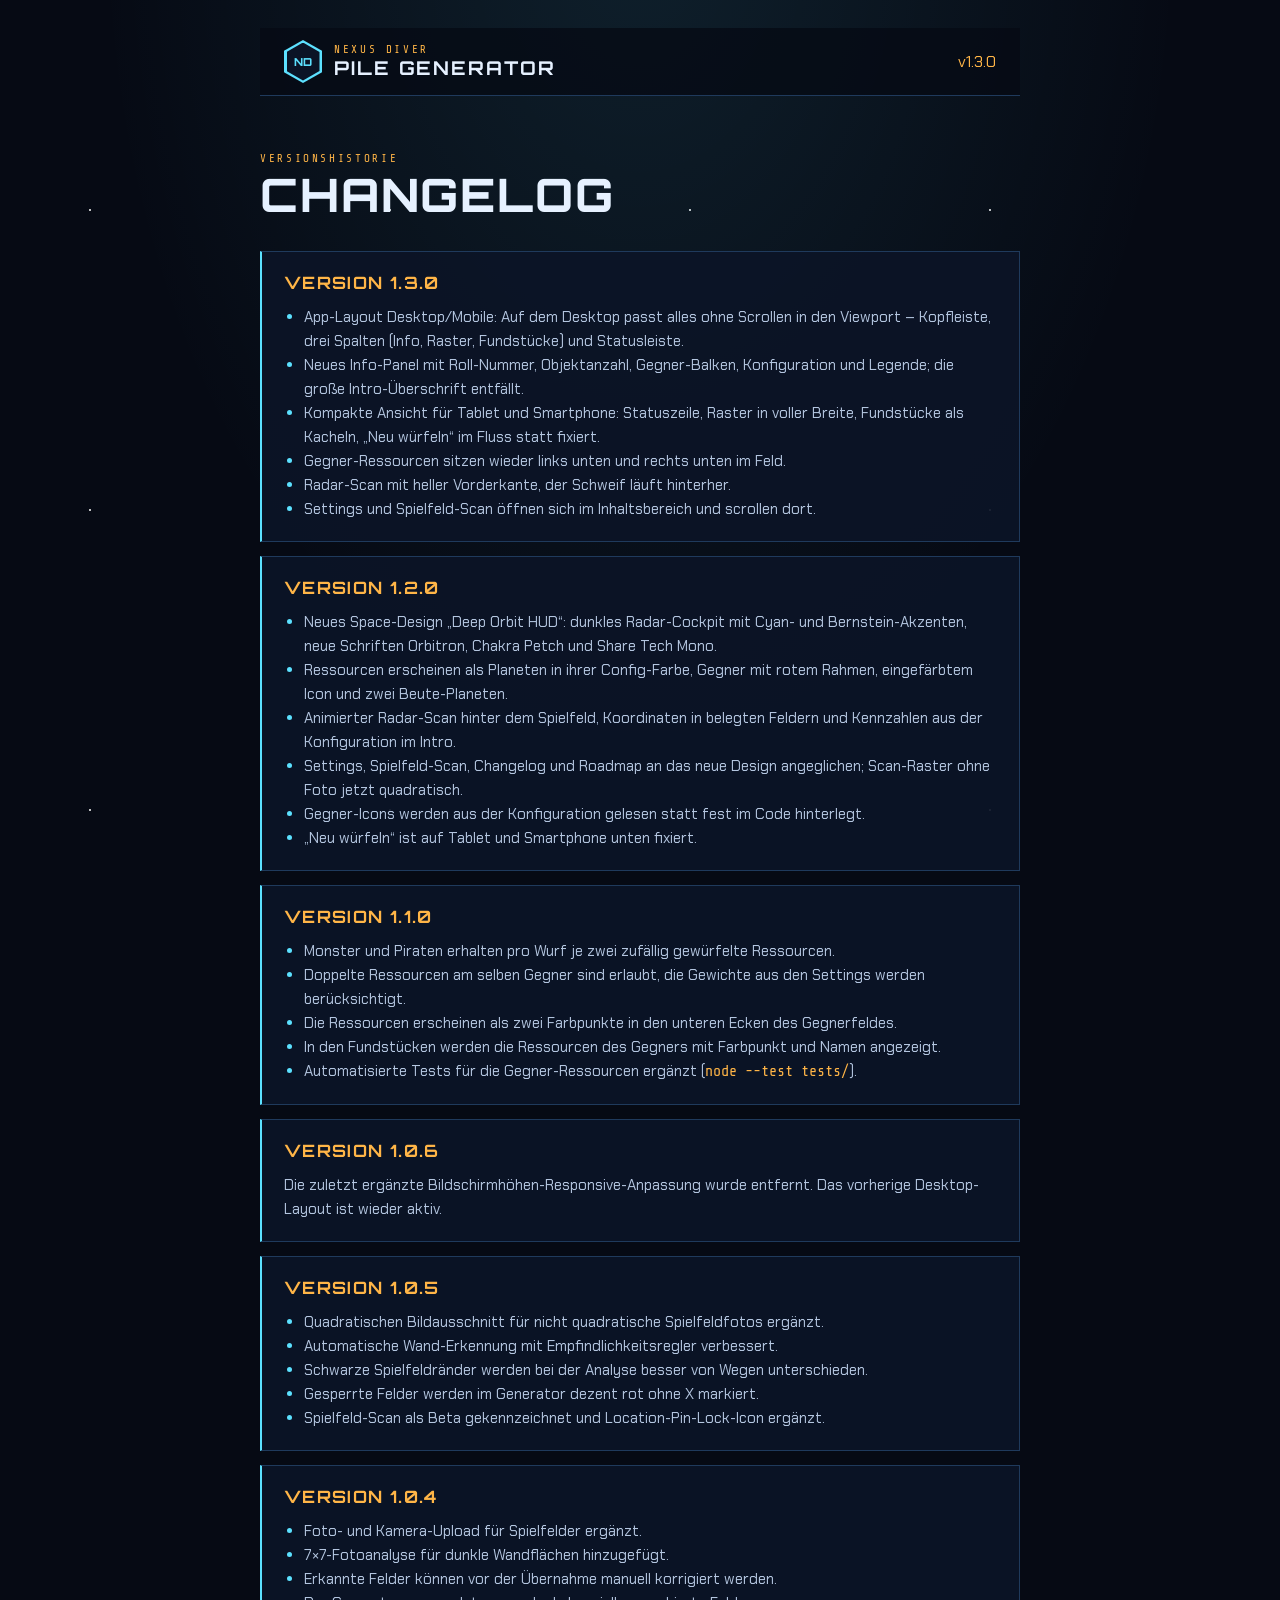
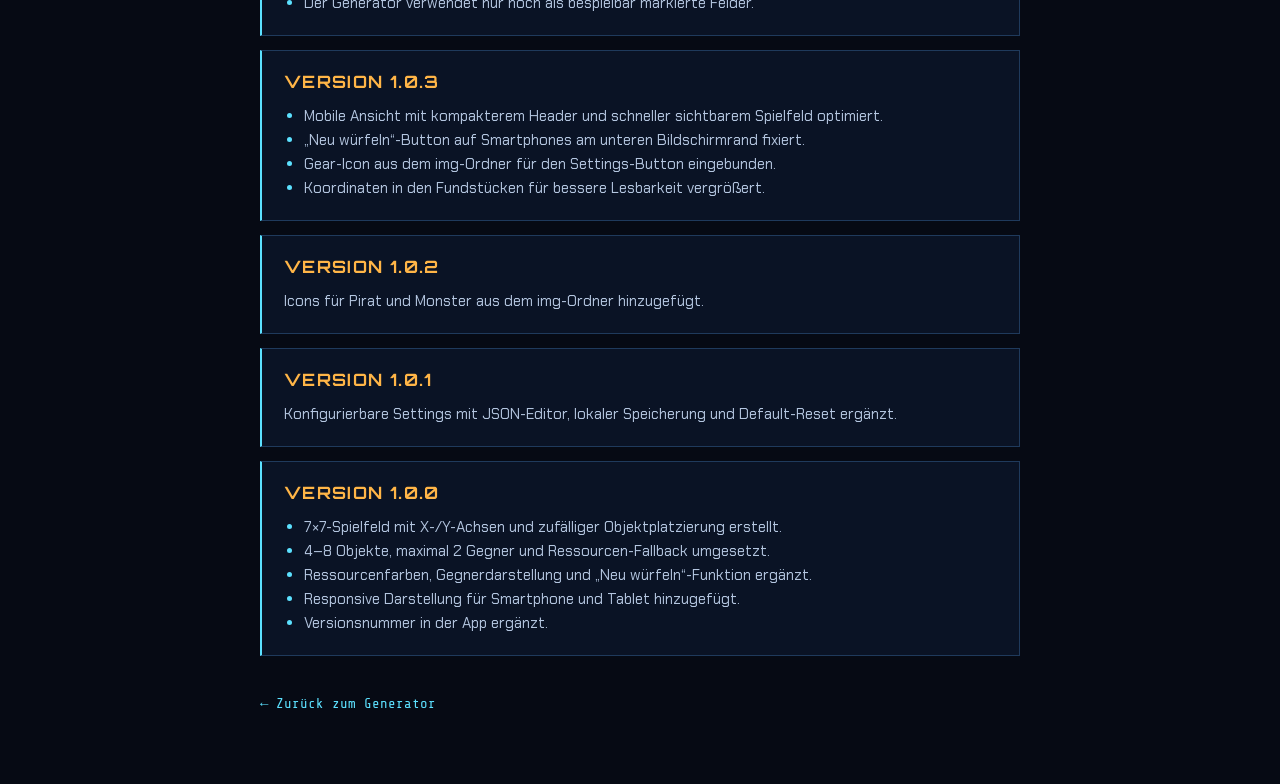
==== commit 59b9a799: "Switch to app layout for desktop and mobile (1.3.0) Desktop (>= 1180 px) now fits the viewport witho" ====
--- a/changelog.html
+++ b/changelog.html
@@ -4,7 +4,7 @@
 		<meta charset="UTF-8" />
 		<meta name="viewport" content="width=device-width, initial-scale=1.0" />
 		<meta name="theme-color" content="#060a14" />
-		<meta name="application-version" content="1.2.0" />
+		<meta name="application-version" content="1.3.0" />
 		<title>Changelog | Pile Generator</title>
 		<link rel="stylesheet" href="styles.css" />
 	</head>
@@ -18,11 +18,22 @@
 						<h1>Pile Generator</h1>
 					</div>
 				</div>
-				<span class="app-version">v1.2.0</span>
+				<span class="app-version">v1.3.0</span>
 			</header>
 
 			<p class="eyebrow accent-label">VERSIONSHISTORIE</p>
 			<h2>Changelog</h2>
+			<article class="changelog-entry">
+				<h3>Version 1.3.0</h3>
+				<ul>
+					<li>App-Layout Desktop/Mobile: Auf dem Desktop passt alles ohne Scrollen in den Viewport – Kopfleiste, drei Spalten (Info, Raster, Fundstücke) und Statusleiste.</li>
+					<li>Neues Info-Panel mit Roll-Nummer, Objektanzahl, Gegner-Balken, Konfiguration und Legende; die große Intro-Überschrift entfällt.</li>
+					<li>Kompakte Ansicht für Tablet und Smartphone: Statuszeile, Raster in voller Breite, Fundstücke als Kacheln, „Neu würfeln“ im Fluss statt fixiert.</li>
+					<li>Gegner-Ressourcen sitzen wieder links unten und rechts unten im Feld.</li>
+					<li>Radar-Scan mit heller Vorderkante, der Schweif läuft hinterher.</li>
+					<li>Settings und Spielfeld-Scan öffnen sich im Inhaltsbereich und scrollen dort.</li>
+				</ul>
+			</article>
 			<article class="changelog-entry">
 				<h3>Version 1.2.0</h3>
 				<ul>
--- a/styles.css
+++ b/styles.css
@@ -1,59 +1,56 @@
 /* ==========================================================================
-   Pile Generator – Design „Deep Orbit HUD“
+   Pile Generator – Design „Deep Orbit HUD“ · App-Layout (Desktop + Mobile)
    Hauptansicht nach Vorlage „Pile Generator Design/mockup/styles.css“,
-   darunter Settings, Scan, Changelog/Roadmap und Responsive.
+   darunter Settings, Scan, Changelog/Roadmap.
+   Breakpoints:
+     ≥ 1180 px  Desktop-App: 3 Spalten, alles in 100dvh, keine Seiten-Scrollbar
+     < 1180 px  Kompakt (Tablet/Mobile): gestapelt, max. 640 px breit
    ========================================================================== */
 
 @import url('https://fonts.googleapis.com/css2?family=Orbitron:wght@500;700;800&family=Chakra+Petch:wght@400;500;600&family=Share+Tech+Mono&display=swap');
 
 :root {
-	/* Flächen */
 	--bg: #060a14;
 	--panel: rgba(11, 20, 38, 0.92);
 	--panel-solid: #0b1426;
 	--cell: rgba(8, 16, 32, 0.55);
-
-	/* Linien */
+	--cell-res: rgba(13, 30, 52, 0.92);
+	--cell-enemy: rgba(46, 14, 30, 0.95);
 	--line: #1f3a5c;
 	--line-strong: #2f5f8c;
 	--line-soft: #16304d;
-
-	/* Akzente */
 	--cyan: #5ce1ff;
 	--amber: #ffb547;
 	--danger: #ff5468;
 	--danger-soft: #ff8a99;
 	--ok: #5dff9e;
-
-	/* Text (alle Werte ≥ 4.5:1 auf --panel-solid) */
 	--text: #e6f1ff;
 	--text-2: #b4c6e0;
 	--muted: #8ba3c4;
-	--dim: #5f7ba0; /* nur für dekorative Nummern */
-
-	/* Typo */
+	--dim: #5f7ba0;
+
 	--font-display: 'Orbitron', 'Chakra Petch', sans-serif;
 	--font-body: 'Chakra Petch', system-ui, sans-serif;
 	--font-mono: 'Share Tech Mono', ui-monospace, monospace;
 
-	/* Form */
 	--radius-cell: 4px;
 	--radius-ui: 3px;
-	--bracket-size: 22px;
 	--hex: polygon(50% 0, 100% 25%, 100% 75%, 50% 100%, 0 75%, 0 25%);
 	--chamfer: polygon(16px 0, 100% 0, 100% calc(100% - 16px), calc(100% - 16px) 100%, 0 100%, 0 16px);
+
+	/* Raster-Maße (Desktop) */
+	--axis-size: 26px;
+	--board-gap: 6px;
 }
 
 * { box-sizing: border-box; }
 [hidden] { display: none !important; }
-
+html, body { margin: 0; }
 body {
 	min-width: 320px;
-	margin: 0;
 	color: var(--text);
 	font-family: var(--font-body);
 	background-color: var(--bg);
-	/* Sternenfeld: 1 Schimmer oben + 5 Sternlagen, gekachelt */
 	background-image:
 		radial-gradient(ellipse at 50% -10%, rgba(92, 225, 255, 0.1), transparent 60%),
 		radial-gradient(1px 1px at 30px 40px, #fff 50%, transparent 52%),
@@ -64,13 +61,12 @@
 	background-size: 100% 100%, 300px 300px, 300px 300px, 300px 300px, 300px 300px, 300px 300px;
 	background-attachment: fixed;
 }
-
 button { font: inherit; }
 a { color: var(--cyan); }
 a:hover { color: #b5f1ff; }
 :focus-visible { outline: 2px solid var(--amber); outline-offset: 2px; }
-
-/* Icon-Masken ------------------------------------------------------------ */
+.visually-hidden { position: absolute; width: 1px; height: 1px; overflow: hidden; clip: rect(0 0 0 0); white-space: nowrap; }
+
 .icon-mask {
 	display: inline-block;
 	flex-shrink: 0;
@@ -79,71 +75,67 @@
 	mask: var(--icon) center / contain no-repeat;
 }
 
-/* Layout ----------------------------------------------------------------- */
+/* ==========================================================================
+   App-Rahmen: Kopfleiste / Inhalt / Statusleiste
+   ========================================================================== */
 .app-shell {
-	width: min(1240px, calc(100% - 64px));
-	margin: 0 auto;
-	padding: 28px 0;
-	display: flex;
-	flex-direction: column;
-	gap: 30px;
-}
-
-/* Header ----------------------------------------------------------------- */
+	display: grid;
+	grid-template-rows: auto minmax(0, 1fr) auto;
+	min-height: 100dvh;
+}
+
+/* Kopfleiste ------------------------------------------------------------- */
 .app-header {
 	display: flex;
-	flex-wrap: wrap;
 	align-items: center;
 	justify-content: space-between;
 	gap: 20px;
-	padding-bottom: 20px;
+	height: 68px;
+	padding: 0 24px;
 	border-bottom: 1px solid var(--line);
-}
-.brand-lockup { display: flex; align-items: center; gap: 14px; }
+	background: rgba(6, 10, 20, 0.8);
+}
+.brand-lockup { display: flex; align-items: center; gap: 12px; min-width: 0; }
 .brand-mark {
 	display: grid;
 	place-items: center;
-	width: 46px;
-	height: 52px;
+	flex-shrink: 0;
+	width: 38px;
+	height: 43px;
 	clip-path: var(--hex);
 	background: var(--cyan);
 	font-family: var(--font-display);
 	font-weight: 800;
-	font-size: 13px;
+	font-size: 11px;
 	color: var(--cyan);
 }
-/* Innen-Hexagon (Kontur-Effekt) */
-.brand-mark span {
-	display: grid;
-	place-items: center;
-	width: 40px;
-	height: 46px;
-	clip-path: var(--hex);
-	background: var(--panel-solid);
-}
-.eyebrow {
-	margin: 0;
+.brand-mark span { display: grid; place-items: center; width: 33px; height: 38px; clip-path: var(--hex); background: var(--panel-solid); }
+.eyebrow { margin: 0; font-family: var(--font-mono); font-size: 11px; letter-spacing: 0.24em; color: var(--amber); }
+.app-header h1 { margin: 0; font-family: var(--font-display); font-weight: 700; font-size: 19px; letter-spacing: 0.1em; text-transform: uppercase; white-space: nowrap; }
+/* NEU: Untertitel in der Kopfleiste (ersetzt die Intro-Sektion) */
+.header-tagline {
+	display: flex;
+	align-items: center;
+	gap: 18px;
+	margin: 0 auto 0 6px;
 	font-family: var(--font-mono);
 	font-size: 12px;
-	letter-spacing: 0.24em;
-	color: var(--amber);
-}
-.app-header h1 {
-	margin: 0;
-	font-family: var(--font-display);
-	font-weight: 700;
-	font-size: 22px;
-	letter-spacing: 0.1em;
-	text-transform: uppercase;
-}
-.header-actions { display: flex; flex-wrap: wrap; align-items: center; gap: 10px; }
+	letter-spacing: 0.22em;
+	color: var(--muted);
+	white-space: nowrap;
+}
+.header-tagline::before { content: ''; width: 1px; height: 30px; background: var(--line); }
+.header-actions { display: flex; align-items: center; gap: 10px; }
 .scan-button,
 .settings-button {
+	position: relative;
 	display: flex;
 	align-items: center;
+	justify-content: center;
 	gap: 10px;
+	min-width: 44px;
 	min-height: 44px;
-	padding: 0 18px;
+	padding: 0 16px;
 	border: 1px solid var(--line-strong);
 	border-radius: var(--radius-ui);
 	background: var(--panel-solid);
@@ -154,11 +146,10 @@
 	cursor: pointer;
 	transition: border-color 0.15s, background-color 0.15s;
 }
-.scan-button:hover,
-.settings-button:hover,
-.settings-button.active { border-color: var(--cyan); background: rgba(92, 225, 255, 0.08); }
-.scan-icon,
-.settings-icon { width: 16px; height: 16px; color: var(--cyan); }
+.scan-button:hover, .settings-button:hover, .settings-button.active, .scan-button[aria-expanded='true'] { border-color: var(--cyan); background: rgba(92, 225, 255, 0.08); }
+.scan-icon, .settings-icon { width: 16px; height: 16px; color: var(--cyan); }
+/* NEU: Beta-Badge, nur in der Kompaktansicht sichtbar */
+.beta-badge { display: none; }
 .header-meta {
 	display: flex;
 	align-items: center;
@@ -171,63 +162,54 @@
 	font-size: 13px;
 	color: #9df5c0;
 }
-.status-dot {
-	width: 8px;
-	height: 8px;
-	border-radius: 50%;
-	background: var(--ok);
-	box-shadow: 0 0 8px var(--ok);
-}
-
-/* Intro ------------------------------------------------------------------ */
-.intro {
-	display: flex;
-	flex-wrap: wrap;
-	align-items: flex-end;
-	justify-content: space-between;
-	gap: 32px;
-}
-.intro > div:first-child { flex: 999 1 540px; }
-.accent-label {
-	margin: 0 0 14px;
-	font-family: var(--font-mono);
-	font-size: 13px;
-	letter-spacing: 0.24em;
-	color: var(--amber);
-}
-.accent-label::before { content: '// '; }
-.intro h2 {
-	margin: 0;
-	font-family: var(--font-display);
-	font-weight: 800;
-	font-size: clamp(28px, 4.2vw, 46px);
-	line-height: 1.12;
-	letter-spacing: 0.02em;
-	text-transform: uppercase;
-}
-.intro h2 em { font-style: normal; color: var(--cyan); }
-.intro-side { flex: 1 1 340px; max-width: 420px; display: flex; flex-direction: column; gap: 16px; }
-.intro-copy { margin: 0; font-size: 17px; line-height: 1.55; color: var(--text-2); }
-.intro-stats { display: grid; grid-template-columns: repeat(3, minmax(0, 1fr)); gap: 8px; }
-.intro-stat { padding: 10px 12px; border: 1px solid var(--line); background: var(--panel-solid); }
-.intro-stat strong { display: block; font-family: var(--font-display); font-weight: 700; font-size: 18px; }
-.intro-stat span { font-family: var(--font-mono); font-size: 11px; color: var(--muted); text-transform: uppercase; }
-.intro-stat.is-danger strong { color: var(--danger-soft); }
-
-/* Panels mit Eckwinkeln ---------------------------------------------------- */
-.workspace { display: flex; flex-wrap: wrap; gap: 24px; align-items: stretch; }
+.status-dot { width: 8px; height: 8px; border-radius: 50%; background: var(--ok); box-shadow: 0 0 8px var(--ok); flex-shrink: 0; }
+
+/* Statusleiste (Footer) -------------------------------------------------- */
+.app-footer {
+	display: flex;
+	align-items: center;
+	gap: 16px;
+	height: 40px;
+	padding: 0 24px;
+	border-top: 1px solid var(--line);
+	background: rgba(6, 10, 20, 0.8);
+	font-family: var(--font-mono);
+	font-size: 12px;
+	letter-spacing: 0.16em;
+	color: var(--muted);
+}
+.footer-line { flex: 1 1 60px; height: 1px; background: repeating-linear-gradient(90deg, var(--line-strong) 0 6px, transparent 6px 12px); }
+.app-version { color: var(--amber); }
+.changelog-link { padding: 6px 0; }
+.footer-links { display: flex; gap: 16px; }
+
+/* NEU: Inhaltsbereich zwischen Kopf- und Statusleiste */
+.app-main { display: flex; flex-direction: column; min-height: 0; }
+.app-main > .workspace { flex: 1 1 auto; }
+.app-main > .settings-view,
+.app-main > .scan-view { flex: 1 1 auto; min-height: 0; overflow-y: auto; padding: 20px 24px; }
+
+/* ==========================================================================
+   Workspace: 3 Spalten
+   ========================================================================== */
+.workspace {
+	display: grid;
+	grid-template-columns: 250px minmax(0, 1fr) 370px;
+	gap: 20px;
+	min-height: 0;
+	padding: 20px 24px;
+}
+
+/* Panels mit Eckwinkeln -------------------------------------------------- */
+.info-panel,
 .board-panel,
-.details-panel,
-.settings-view,
-.scan-view {
+.details-panel {
 	--bracket: var(--cyan);
+	--bracket-size: 20px;
 	position: relative;
 	min-width: 0;
-	padding: 26px;
+	min-height: 0;
 	border: 1px solid var(--line);
-	display: flex;
-	flex-direction: column;
-	gap: 20px;
 	background:
 		linear-gradient(var(--bracket), var(--bracket)) top left / var(--bracket-size) 2px no-repeat border-box,
 		linear-gradient(var(--bracket), var(--bracket)) top left / 2px var(--bracket-size) no-repeat border-box,
@@ -239,40 +221,80 @@
 		linear-gradient(var(--bracket), var(--bracket)) bottom right / 2px var(--bracket-size) no-repeat border-box,
 		var(--panel);
 }
-.board-panel { flex: 999 1 600px; }
-.details-panel { --bracket: var(--amber); flex: 1 1 360px; gap: 18px; }
-
-.panel-heading { display: flex; align-items: flex-end; justify-content: space-between; gap: 16px; }
-.section-kicker {
-	margin: 0 0 6px;
-	font-family: var(--font-mono);
-	font-size: 12px;
-	letter-spacing: 0.22em;
-	color: var(--muted);
-}
-.panel-heading h3 {
-	margin: 0;
-	font-family: var(--font-display);
-	font-weight: 700;
-	font-size: 24px;
-	letter-spacing: 0.06em;
-	text-transform: uppercase;
-}
+.details-panel { --bracket: var(--amber); }
+
+.section-kicker { margin: 0 0 6px; font-family: var(--font-mono); font-weight: 400; font-size: 12px; letter-spacing: 0.22em; color: var(--muted); }
+.panel-title { margin: 0; font-family: var(--font-display); font-weight: 700; font-size: 21px; letter-spacing: 0.06em; text-transform: uppercase; }
 #roll-number { color: var(--amber); }
-.object-count { text-align: right; }
-.object-count strong {
-	display: block;
-	font-family: var(--font-display);
-	font-weight: 800;
-	font-size: 34px;
-	line-height: 1;
-	color: var(--amber);
-}
-.object-count span { font-family: var(--font-mono); font-size: 12px; letter-spacing: 0.2em; color: var(--muted); text-transform: uppercase; }
-
-/* Board + Radar ---------------------------------------------------------- */
-.board-wrap { position: relative; isolation: isolate; }
-/* Ringe + Fadenkreuz, über dem Zellenbereich (ohne Achsen) zentriert */
+
+/* NEU: Info-Panel (links) ------------------------------------------------- */
+.info-panel { display: flex; flex-direction: column; gap: 22px; padding: 22px; }
+.roll-status { display: flex; flex-direction: column; gap: 22px; }
+.roll-heading { display: flex; align-items: center; gap: 8px; }
+.roll-heading .status-dot { display: none; }
+.status-chips { display: flex; flex-direction: column; gap: 22px; }
+.object-count { display: flex; align-items: flex-end; gap: 12px; }
+.object-count strong { font-family: var(--font-display); font-weight: 800; font-size: 58px; line-height: 0.9; color: var(--amber); }
+.object-count span { padding-bottom: 4px; font-family: var(--font-mono); font-size: 12px; letter-spacing: 0.2em; color: var(--muted); text-transform: uppercase; }
+.enemy-meter { display: flex; flex-direction: column; gap: 8px; }
+.enemy-meter-label { display: flex; justify-content: space-between; font-family: var(--font-mono); font-size: 12px; letter-spacing: 0.16em; color: var(--muted); text-transform: uppercase; }
+.enemy-meter-label strong { font-weight: 400; color: #ff9eaa; }
+.enemy-meter-bar { display: grid; grid-auto-flow: column; grid-auto-columns: minmax(0, 1fr); gap: 4px; }
+.enemy-meter-bar span { height: 6px; background: var(--line-soft); }
+.enemy-meter-bar span.is-filled { background: var(--danger); box-shadow: 0 0 8px rgba(255, 84, 104, 0.6); }
+
+.config-list { margin: 0; border-top: 1px solid var(--line); }
+.config-list .section-kicker { margin: 14px 0 6px; }
+.config-list dl { margin: 0; } /* Kicker steht außerhalb der <dl>, damit das Markup gültig bleibt */
+.config-row { display: flex; align-items: baseline; justify-content: space-between; padding: 8px 0; border-bottom: 1px solid var(--line-soft); }
+.config-row dt { font-size: 14px; color: var(--text-2); }
+.config-row dd { margin: 0; font-family: var(--font-display); font-weight: 700; font-size: 15px; }
+.config-row.is-danger dd { color: var(--danger-soft); }
+
+/* Legende: in 1.2.0 unter dem Board, jetzt unten im Info-Panel */
+.board-footer {
+	display: flex;
+	flex-direction: column;
+	gap: 10px;
+	margin-top: auto;
+	font-family: var(--font-mono);
+	font-size: 13px;
+	color: var(--text-2);
+}
+.board-footer > span { display: flex; align-items: center; gap: 10px; }
+.legend-swatch { display: inline-block; width: 14px; height: 14px; border-radius: 2px; font-size: 0; flex-shrink: 0; }
+.resource-swatch { border-radius: 50%; background: radial-gradient(circle at 32% 28%, #b5e2ff, #3498db 48%, #134a78); box-shadow: 0 0 6px #3498db; }
+.enemy-swatch { border: 1px solid var(--danger); background: rgba(255, 84, 104, 0.2); }
+.empty-swatch { border: 1px solid rgba(92, 225, 255, 0.35); }
+.blocked-swatch { border: 1px solid rgba(255, 181, 71, 0.6); background: repeating-linear-gradient(135deg, rgba(255, 181, 71, 0.35) 0 2px, transparent 2px 5px); }
+
+/* Board-Panel (Mitte) ---------------------------------------------------- */
+.board-panel {
+	--bracket-size: 22px;
+	display: flex;
+	padding: 20px;
+	/* NEU: das Board richtet sich nach der kleineren Seite des Panels */
+	container-type: size;
+	align-items: center;
+	justify-content: center;
+}
+.board-wrap {
+	position: relative;
+	isolation: isolate;
+	width: min(100cqw, 100cqh);
+	height: min(100cqw, 100cqh);
+}
+.board {
+	display: grid;
+	grid-template-columns: var(--axis-size) repeat(var(--grid-columns, 7), minmax(0, 1fr));
+	grid-template-rows: var(--axis-size) repeat(var(--grid-rows, 7), minmax(0, 1fr));
+	gap: var(--board-gap);
+	width: 100%;
+	height: 100%;
+}
+.axis-label { align-self: center; text-align: center; font-family: var(--font-mono); font-size: 14px; color: var(--cyan); }
+
+/* Radar: Ringe + Fadenkreuz + Scan-Kegel, zentriert auf den Zellbereich */
 .board-wrap::before,
 .board-wrap::after {
 	content: '';
@@ -287,51 +309,37 @@
 		linear-gradient(rgba(92, 225, 255, 0.12), rgba(92, 225, 255, 0.12)) center / 1px 100% no-repeat,
 		radial-gradient(circle closest-side, transparent calc(36% - 1px), rgba(92, 225, 255, 0.16) 36%, transparent calc(36% + 1px), transparent calc(66% - 1px), rgba(92, 225, 255, 0.14) 66%, transparent calc(66% + 1px), transparent calc(96% - 1px), rgba(92, 225, 255, 0.12) 96%, transparent calc(96% + 1px));
 }
-/* Scan-Kegel – gedreht wird der Gradient-Winkel, nicht das Element.
-   Ein rotierendes Element würde mit seinen Ecken über den Rand ragen
-   und horizontales Scrollen auslösen. */
+/* Gedreht wird der Gradient-Winkel (kein Überstand, kein Scrollen).
+   Drehung im Uhrzeigersinn: helle, scharfe VORDERKANTE, der Schweif blendet
+   NACH HINTEN (gegen die Drehrichtung) aus. */
 @property --radar-angle {
 	syntax: '<angle>';
 	inherits: false;
-	initial-value: 20deg;
+	initial-value: 0deg;
 }
 .board-wrap::after {
-	/* Dreht im Uhrzeigersinn: helle Vorderkante bei 70deg, Schweif blendet nach hinten aus */
-	background: conic-gradient(from var(--radar-angle), transparent 0deg, rgba(92, 225, 255, 0.18) 70deg, transparent 70deg 360deg);
+	background: conic-gradient(from var(--radar-angle), transparent 0deg, rgba(92, 225, 255, 0.16) 72deg, rgba(92, 225, 255, 0.42) 80deg, transparent 80deg 360deg);
 	-webkit-mask: radial-gradient(circle closest-side, #000 96%, transparent 96.5%);
 	mask: radial-gradient(circle closest-side, #000 96%, transparent 96.5%);
 	animation: radar-sweep 8s linear infinite;
 }
-@keyframes radar-sweep { to { --radar-angle: 380deg; } }
-@media (prefers-reduced-motion: reduce) { .board-wrap::after { animation: none; } }
-
-.board {
-	--axis-size: 28px;
-	--board-gap: 6px;
-	display: grid;
-	grid-template-columns: var(--axis-size) repeat(var(--grid-columns, 7), minmax(0, 1fr));
-	gap: var(--board-gap);
-	align-items: center;
-}
-/* Die Radar-Pseudo-Elemente lesen die Variablen vom .board-wrap */
-.board-wrap { --axis-size: 28px; --board-gap: 6px; }
-
-.axis-label { text-align: center; font-family: var(--font-mono); font-size: 14px; color: var(--cyan); }
-
+@keyframes radar-sweep { to { --radar-angle: 360deg; } }
+@media (prefers-reduced-motion: reduce) { .board-wrap::after { animation: none; --radar-angle: 300deg; } }
+
+/* Zellen (füllen ihre Grid-Zelle, kein aspect-ratio mehr nötig) */
 .cell {
 	position: relative;
 	display: grid;
 	place-items: center;
-	aspect-ratio: 1 / 1;
+	min-width: 0;
+	min-height: 0;
 	border: 1px solid rgba(92, 225, 255, 0.14);
 	border-radius: var(--radius-cell);
 	background: var(--cell);
 	animation: cell-in 0.35s ease-out both;
 }
 @keyframes cell-in { from { opacity: 0; transform: scale(0.92); } }
-@media (prefers-reduced-motion: reduce) { .cell { animation: none; } }
-
-/* Freies Feld: kleines Fadenkreuz */
+@media (prefers-reduced-motion: reduce) { .cell, .result-item { animation: none; } }
 .cell:not(.occupied):not(.blocked)::after {
 	content: '';
 	width: 10px;
@@ -340,126 +348,59 @@
 		linear-gradient(rgba(139, 163, 196, 0.45), rgba(139, 163, 196, 0.45)) center / 100% 1px no-repeat,
 		linear-gradient(rgba(139, 163, 196, 0.45), rgba(139, 163, 196, 0.45)) center / 1px 100% no-repeat;
 }
-/* Koordinate oben links in belegten Feldern (data-label per JS) */
 .cell.occupied::before {
 	content: attr(data-label);
 	position: absolute;
 	top: 4px;
 	left: 6px;
 	font-family: var(--font-mono);
-	font-size: 10px;
+	font-size: 11px;
 	line-height: 1;
 	color: var(--muted);
 }
-
-/* Gesperrt */
-.cell.blocked {
-	border-color: rgba(255, 181, 71, 0.55);
-	background: repeating-linear-gradient(135deg, rgba(255, 181, 71, 0.2) 0 4px, rgba(6, 10, 20, 0.8) 4px 10px);
-}
-
-/* Ressource: Planet mit Orbit */
-.cell.occupied.resource {
-	border-color: rgba(92, 225, 255, 0.4);
-	background: rgba(92, 225, 255, 0.06);
-}
-.cell.occupied.resource::after {
-	content: '';
-	position: absolute;
-	width: 72%;
-	height: 72%;
-	border: 1px solid rgba(230, 241, 255, 0.2);
-	border-radius: 50%;
-}
-/* Planet-Kugel – Farbe kommt aus der Config über --resource-color */
+.cell.blocked { border-color: rgba(255, 181, 71, 0.55); background: repeating-linear-gradient(135deg, rgba(255, 181, 71, 0.2) 0 4px, rgba(6, 10, 20, 0.85) 4px 10px); }
+.cell.occupied.resource { border-color: rgba(92, 225, 255, 0.4); background: var(--cell-res); }
+.cell.occupied.resource::after { content: ''; position: absolute; width: 72%; height: 72%; border: 1px solid rgba(230, 241, 255, 0.2); border-radius: 50%; }
+
 .cell-marker,
 .enemy-resource-dot,
 .result-resource-dot,
-.result-icon:not(.enemy-result-icon) > .planet {
+.result-icon > .planet {
 	border-radius: 50%;
 	background: radial-gradient(circle at 32% 28%, color-mix(in srgb, var(--resource-color) 35%, #fff) 0%, var(--resource-color) 48%, color-mix(in srgb, var(--resource-color) 45%, #000) 100%);
 	box-shadow: 0 0 var(--glow, 14px) color-mix(in srgb, var(--resource-color) 65%, transparent);
 }
 .cell-marker { width: 38%; height: 38%; }
 
-/* Gegner */
-.cell.occupied.enemy {
-	border-color: var(--danger);
-	background: rgba(255, 84, 104, 0.13);
-	box-shadow: 0 0 18px rgba(255, 84, 104, 0.35), inset 0 0 14px rgba(255, 84, 104, 0.2);
-}
+.cell.occupied.enemy { border-color: var(--danger); background: var(--cell-enemy); box-shadow: 0 0 18px rgba(255, 84, 104, 0.35), inset 0 0 14px rgba(255, 84, 104, 0.2); }
 .cell.occupied.enemy::before { color: #ffb3bd; }
-.cell.occupied.enemy::after {
-	content: '';
-	position: absolute;
-	width: 70%;
-	height: 70%;
-	border: 1px dashed rgba(255, 138, 153, 0.55);
-	border-radius: 50%;
-}
+.cell.occupied.enemy::after { content: ''; position: absolute; width: 70%; height: 70%; border: 1px dashed rgba(255, 138, 153, 0.55); border-radius: 50%; }
 .enemy-marker { width: 38%; height: 38%; color: var(--danger-soft); }
-.enemy-resource-dot { --glow: 6px; position: absolute; width: 11px; height: 11px; }
-.enemy-resource-dot-1 { top: 12%; right: 12%; }
-.enemy-resource-dot-2 { bottom: 12%; right: 24%; }
-
-/* Legende ---------------------------------------------------------------- */
-.board-footer {
-	display: flex;
-	flex-wrap: wrap;
-	gap: 22px;
-	padding-top: 14px;
-	border-top: 1px solid var(--line);
-	font-family: var(--font-mono);
-	font-size: 13px;
-	color: var(--text-2);
-}
-.board-footer span { display: flex; align-items: center; gap: 8px; }
-.legend-swatch { display: inline-block; width: 12px; height: 12px; border-radius: 2px; font-size: 0; }
-.resource-swatch { --resource-color: #3498db; border-radius: 50%; background: radial-gradient(circle at 32% 28%, #b5e2ff, #3498db 48%, #134a78); box-shadow: 0 0 6px #3498db; }
-.enemy-swatch { border: 1px solid var(--danger); background: rgba(255, 84, 104, 0.2); }
-.empty-swatch { border: 1px solid rgba(92, 225, 255, 0.35); }
-.blocked-swatch { border: 1px solid rgba(255, 181, 71, 0.6); background: repeating-linear-gradient(135deg, rgba(255, 181, 71, 0.35) 0 2px, transparent 2px 5px); }
-
-/* Fundstücke ------------------------------------------------------------- */
-.limit-chip {
-	padding: 6px 10px;
-	border: 1px solid var(--danger);
-	background: rgba(255, 84, 104, 0.1);
-	font-family: var(--font-mono);
-	font-size: 13px;
-	color: #ff9eaa;
-	text-transform: uppercase;
-	white-space: nowrap;
-}
-.results-list { display: flex; flex-direction: column; counter-reset: result; }
+/* GEÄNDERT: Beute wie im Original links unten / rechts unten */
+.enemy-resource-dot { --glow: 6px; position: absolute; width: 13px; height: 13px; }
+.enemy-resource-dot-1 { bottom: 8%; left: 8%; }
+.enemy-resource-dot-2 { bottom: 8%; right: 8%; }
+
+/* Details-Panel (rechts) ------------------------------------------------- */
+.details-panel { --bracket-size: 22px; display: flex; flex-direction: column; gap: 16px; padding: 22px; }
+.panel-heading { display: flex; align-items: flex-end; justify-content: space-between; gap: 12px; }
+.limit-chip { padding: 6px 10px; border: 1px solid var(--danger); background: rgba(255, 84, 104, 0.1); font-family: var(--font-mono); font-size: 13px; color: #ff9eaa; text-transform: uppercase; white-space: nowrap; }
+/* NEU: Kurzregel, nur kompakt sichtbar */
+.rules-short { display: none; }
+.results-list { flex: 1 1 auto; min-height: 0; overflow-y: auto; display: flex; flex-direction: column; counter-reset: result; }
 .result-item {
 	counter-increment: result;
 	display: flex;
 	align-items: center;
 	gap: 12px;
-	padding: 11px 10px;
+	padding: 10px;
 	border-bottom: 1px solid var(--line-soft);
 	animation: cell-in 0.3s ease-out both;
 }
-.result-item::before {
-	content: counter(result, decimal-leading-zero);
-	width: 22px;
-	flex-shrink: 0;
-	font-family: var(--font-mono);
-	font-size: 12px;
-	color: var(--dim);
-}
+.result-item::before { content: counter(result, decimal-leading-zero); width: 22px; flex-shrink: 0; font-family: var(--font-mono); font-size: 12px; color: var(--dim); }
 .result-item.is-enemy { background: rgba(255, 84, 104, 0.09); }
 .result-main { display: flex; align-items: center; gap: 12px; flex: 1 1 auto; min-width: 0; }
-.result-icon {
-	display: grid;
-	place-items: center;
-	width: 34px;
-	height: 34px;
-	flex-shrink: 0;
-	border: 1px solid rgba(230, 241, 255, 0.18);
-	border-radius: 50%;
-}
+.result-icon { display: grid; place-items: center; width: 34px; height: 34px; flex-shrink: 0; border: 1px solid rgba(230, 241, 255, 0.18); border-radius: 50%; }
 .result-icon > .planet { --glow: 10px; width: 20px; height: 20px; }
 .enemy-result-icon { border: 0; border-radius: 0; clip-path: var(--hex); background: var(--danger); }
 .result-enemy-marker { width: 17px; height: 17px; color: #1a0610; }
@@ -473,24 +414,12 @@
 .result-coordinate { flex-shrink: 0; font-family: var(--font-mono); font-size: 18px; color: var(--amber); }
 .empty-results { margin: 0; padding: 16px 10px; font-family: var(--font-mono); color: var(--muted); }
 
-.rules-note { display: flex; align-items: center; gap: 12px; padding: 12px 14px; border: 1px dashed var(--line-strong); }
-.rules-note p { margin: 0; font-size: 14px; line-height: 1.45; color: var(--text-2); }
-.note-icon {
-	display: grid;
-	place-items: center;
-	width: 24px;
-	height: 27px;
-	flex-shrink: 0;
-	clip-path: var(--hex);
-	background: var(--cyan);
-	font-family: var(--font-display);
-	font-weight: 800;
-	font-size: 12px;
-	color: var(--bg);
-}
+.rules-note { display: flex; align-items: center; gap: 12px; padding: 10px 14px; border: 1px dashed var(--line-strong); }
+.rules-note p { margin: 0; font-size: 14px; line-height: 1.4; color: var(--text-2); }
+.note-icon { display: grid; place-items: center; width: 24px; height: 27px; flex-shrink: 0; clip-path: var(--hex); background: var(--cyan); font-family: var(--font-display); font-weight: 800; font-size: 12px; color: var(--bg); }
 
 .reroll-button {
-	margin-top: auto;
+	flex: 0 0 auto;
 	display: flex;
 	align-items: center;
 	justify-content: space-between;
@@ -511,31 +440,107 @@
 }
 .reroll-button:hover { background: #ffc66e; }
 .reroll-button:active { transform: translateY(1px); }
-.button-icon,
-.button-arrow { font-size: 22px; line-height: 1; }
-
-/* Footer ----------------------------------------------------------------- */
-.app-footer {
-	display: flex;
-	flex-wrap: wrap;
-	align-items: center;
-	gap: 16px;
-	padding-top: 18px;
-	border-top: 1px solid var(--line);
-	font-family: var(--font-mono);
-	font-size: 12px;
-	letter-spacing: 0.16em;
-	color: var(--muted);
-}
-.footer-line { flex: 1 1 60px; height: 1px; background: repeating-linear-gradient(90deg, var(--line-strong) 0 6px, transparent 6px 12px); }
-.app-version { color: var(--amber); }
-
-
-.changelog-link {
-	color: var(--cyan);
-	text-decoration: none;
-}
-.changelog-link:hover { text-decoration: underline; }
+.button-icon, .button-arrow { font-size: 22px; line-height: 1; }
+
+/* ==========================================================================
+   Desktop-App ≥ 1180 px: exakt Viewporthöhe
+   ========================================================================== */
+@media (min-width: 1180px) and (min-height: 700px) {
+	.app-shell { height: 100dvh; overflow: hidden; }
+}
+
+/* ==========================================================================
+   Kompakt < 1180 px (Tablet & Mobile) – Artboard „Deep Orbit HUD · Mobile“
+   ========================================================================== */
+@media (max-width: 1179px) {
+	:root { --axis-size: 16px; --board-gap: 4px; }
+
+	.app-header { height: 60px; padding: 0 12px 0 14px; gap: 10px; }
+	.brand-lockup { gap: 10px; }
+	.brand-mark { width: 32px; height: 36px; font-size: 9px; }
+	.brand-mark span { width: 27px; height: 31px; }
+	.eyebrow { font-size: 10px; letter-spacing: 0.22em; }
+	.app-header h1 { font-size: 15px; letter-spacing: 0.08em; }
+	.header-tagline, .header-meta { display: none; }
+	.header-actions { gap: 8px; }
+	.scan-button, .settings-button { width: 44px; padding: 0; }
+	.scan-icon, .settings-icon { width: 18px; height: 18px; }
+	.btn-label { position: absolute; width: 1px; height: 1px; overflow: hidden; clip: rect(0 0 0 0); white-space: nowrap; }
+	.beta-badge { display: block; position: absolute; top: -6px; right: -6px; padding: 1px 4px; background: var(--amber); color: #1a1000; font-family: var(--font-mono); font-size: 9px; line-height: 12px; }
+
+	.workspace {
+		display: flex;
+		flex-direction: column;
+		gap: 10px;
+		width: 100%;
+		max-width: 640px;
+		margin: 0 auto;
+		padding: 12px 12px 0;
+	}
+
+	/* Info-Panel wird zur Statuszeile */
+	.info-panel { flex-direction: row; align-items: center; justify-content: space-between; gap: 8px; padding: 0; border: 0; background: none; min-height: 40px; }
+	.roll-status { flex: 1 1 auto; flex-direction: row; align-items: center; justify-content: space-between; gap: 6px; }
+	.roll-heading .section-kicker { display: none; }
+	.roll-heading .status-dot { display: block; }
+	.panel-title { font-size: 15px; }
+	.info-panel .panel-title { white-space: nowrap; }
+	.status-chips { flex-direction: row; align-items: center; gap: 6px; }
+	.object-count { align-items: baseline; gap: 5px; padding: 5px 8px; border: 1px solid var(--line); background: var(--panel-solid); }
+	.object-count strong { font-size: 14px; line-height: 1; }
+	.object-count span { padding: 0; font-size: 11px; letter-spacing: 0; }
+	.enemy-meter { padding: 5px 8px; border: 1px solid var(--danger); background: rgba(255, 84, 104, 0.1); }
+	.enemy-meter-label { gap: 4px; font-size: 12px; letter-spacing: 0; color: #ff9eaa; }
+	.enemy-meter-label > span { order: 2; }
+	/* Chips einzeilig halten; auf sehr schmalen Geräten rutscht die Chip-Gruppe in eine zweite Zeile */
+	.enemy-meter-label { white-space: nowrap; }
+	.roll-status { flex-wrap: wrap; }
+	.enemy-meter-bar, .config-list, .info-panel .board-footer { display: none; }
+
+	/* Board in voller Breite, quadratisch */
+	.board-panel { --bracket-size: 14px; display: block; padding: 8px; container-type: normal; }
+	.board-wrap { width: 100%; height: auto; aspect-ratio: 1 / 1; }
+	.axis-label { font-size: 12px; }
+	.cell { border-radius: 3px; }
+	.cell:not(.occupied):not(.blocked)::after { width: 8px; height: 8px; }
+	.cell.occupied::before { display: none; }
+	.cell-marker { width: 44%; height: 44%; }
+	.cell.occupied.resource::after { width: 76%; height: 76%; }
+	.cell.occupied.enemy::after { display: none; }
+	.enemy-marker { width: 46%; height: 46%; }
+	.enemy-resource-dot { width: 8px; height: 8px; }
+	.enemy-resource-dot-1 { bottom: 6%; left: 6%; }
+	.enemy-resource-dot-2 { bottom: 6%; right: 6%; }
+
+	/* Fundstücke als 2-Spalten-Kacheln */
+	.details-panel { display: contents; }
+	.panel-heading { align-items: baseline; }
+	.details-panel .section-kicker, .limit-chip, .rules-note { display: none; }
+	.details-panel .panel-title { font-family: var(--font-mono); font-weight: 400; font-size: 12px; letter-spacing: 0.22em; color: var(--muted); }
+	.rules-short { display: inline; font-family: var(--font-mono); font-size: 11px; color: var(--muted); }
+	.results-list { flex: 0 0 auto; display: grid; grid-template-columns: repeat(2, minmax(0, 1fr)); gap: 6px; overflow: visible; }
+	.result-item { gap: 8px; min-height: 44px; padding: 6px 10px; border: 1px solid var(--line); background: var(--panel); }
+	.result-item::before { display: none; }
+	.result-item.is-enemy { border-color: rgba(255, 84, 104, 0.6); background: var(--cell-enemy); }
+	.result-main { gap: 8px; }
+	.result-icon { width: 18px; height: 18px; border: 0; }
+	.result-icon > .planet { --glow: 8px; width: 18px; height: 18px; }
+	.enemy-result-icon { width: 22px; height: 25px; }
+	.result-enemy-marker { width: 12px; height: 12px; }
+	.result-name { font-size: 14px; line-height: 1.15; white-space: nowrap; overflow: hidden; text-overflow: ellipsis; }
+	.result-type { display: none; }
+	.result-enemy-resources { gap: 4px; margin-top: 2px; font-size: 0; }
+	.result-resource { gap: 0; }
+	.result-resource-dot { --glow: 4px; width: 9px; height: 9px; }
+	.result-resource-separator { font-size: 10px; }
+	.result-coordinate { font-size: 15px; }
+
+	.reroll-button { min-height: 56px; padding: 0 22px; font-size: 16px; margin-top: auto; clip-path: polygon(14px 0, 100% 0, 100% calc(100% - 14px), calc(100% - 14px) 100%, 0 100%, 0 14px); }
+
+	.app-footer { justify-content: space-between; gap: 10px; padding: 0 14px; border-top: 0; background: none; font-size: 11px; letter-spacing: 0.12em; max-width: 640px; width: 100%; margin: 0 auto; }
+	.footer-line, .footer-system { display: none; }
+	.footer-links { display: flex; gap: 14px; margin-left: auto; }
+}
 
 /* ==========================================================================
    Weitere Ansichten – Settings, Scan, Changelog, Roadmap (an Tokens angeglichen)
@@ -758,17 +763,6 @@
 .scan-legend-swatch.blocked { border: 1px solid rgba(255, 181, 71, 0.6); background: repeating-linear-gradient(135deg, rgba(255, 181, 71, 0.35) 0 2px, transparent 2px 5px); }
 .scan-controls .primary-button,
 .scan-controls .secondary-button { width: 100%; }
-.visually-hidden {
-	position: absolute;
-	width: 1px;
-	height: 1px;
-	padding: 0;
-	overflow: hidden;
-	clip: rect(0, 0, 0, 0);
-	white-space: nowrap;
-	border: 0;
-}
-
 /* Changelog & Roadmap ---------------------------------------------------- */
 .changelog-page {
 	width: min(760px, calc(100% - 64px));
@@ -809,20 +803,13 @@
 .changelog-back { display: inline-block; margin-top: 26px; font-family: var(--font-mono); font-size: 14px; text-decoration: none; }
 .changelog-back:hover { text-decoration: underline; }
 
-/* Responsive ------------------------------------------------------------- */
+
+/* Settings & Scan im Inhaltsbereich (scrollen dort intern) --------------- */
+.settings-view,
+.scan-view { display: flex; flex-direction: column; gap: 20px; }
+
+/* Responsive für Settings, Scan, Changelog -------------------------------- */
 @media (max-width: 900px) {
-	.app-shell { width: calc(100% - 32px); padding: 20px 0 96px; gap: 24px; }
-	.board-panel, .details-panel { flex-basis: 100%; padding: 20px; }
-	.settings-view, .scan-view { padding: 20px; }
-	/* Zentrale Funktion bleibt erreichbar */
-	.reroll-button {
-		position: fixed;
-		z-index: 10;
-		left: 16px;
-		right: 16px;
-		bottom: max(16px, env(safe-area-inset-bottom));
-		box-shadow: 0 8px 30px rgba(0, 0, 0, 0.5);
-	}
 	.changelog-page { width: calc(100% - 32px); }
 }
 @media (max-width: 760px) {
@@ -830,21 +817,7 @@
 	#config-editor { min-height: 380px; }
 }
 @media (max-width: 600px) {
-	.app-header { padding-bottom: 16px; }
-	.header-actions { width: 100%; }
-	.scan-button, .settings-button { flex: 1 1 auto; justify-content: center; padding: 0 12px; }
-	.header-meta { flex-basis: 100%; justify-content: center; }
-	.intro-copy { font-size: 16px; }
-	.intro-stat strong { font-size: 16px; }
-	.panel-heading h3 { font-size: 20px; }
-	.object-count strong { font-size: 28px; }
-	.board, .board-wrap { --axis-size: 18px; --board-gap: 4px; }
-	.axis-label { font-size: 12px; }
-	.cell.occupied::before { display: none; } /* Koordinaten-Label bei kleinen Zellen ausblenden */
-	.enemy-resource-dot { width: 8px; height: 8px; }
-	.result-coordinate { font-size: 16px; }
-	.footer-line { display: none; }
-	.settings-view, .scan-view { padding: 16px; }
+	.app-main > .settings-view, .app-main > .scan-view { padding: 16px 12px; }
 	.settings-heading { flex-direction: column; gap: 8px; }
 	.settings-heading h2 { font-size: 22px; }
 	.config-editor-panel, .config-info, .scan-preview-panel, .scan-controls { padding: 14px; }
@@ -855,3 +828,16 @@
 	#config-editor { font-size: 12px; }
 	.changelog-page .app-header { margin-bottom: 36px; }
 }
+
+/* Schmale Phones: Statuszeile etwas kompakter, damit sie bei 390 px einzeilig bleibt */
+@media (max-width: 420px) {
+	.status-chips { gap: 4px; }
+	.object-count, .enemy-meter { padding: 5px 6px; }
+	.info-panel .panel-title { font-size: 14px; }
+}
+
+/* Sehr schmale Geräte (≤ 360 px): Titel kleiner, damit Logo und Icon-Buttons nebeneinander passen */
+@media (max-width: 360px) {
+	.brand-lockup { gap: 8px; }
+	.app-header h1 { font-size: 13px; letter-spacing: 0.06em; }
+}
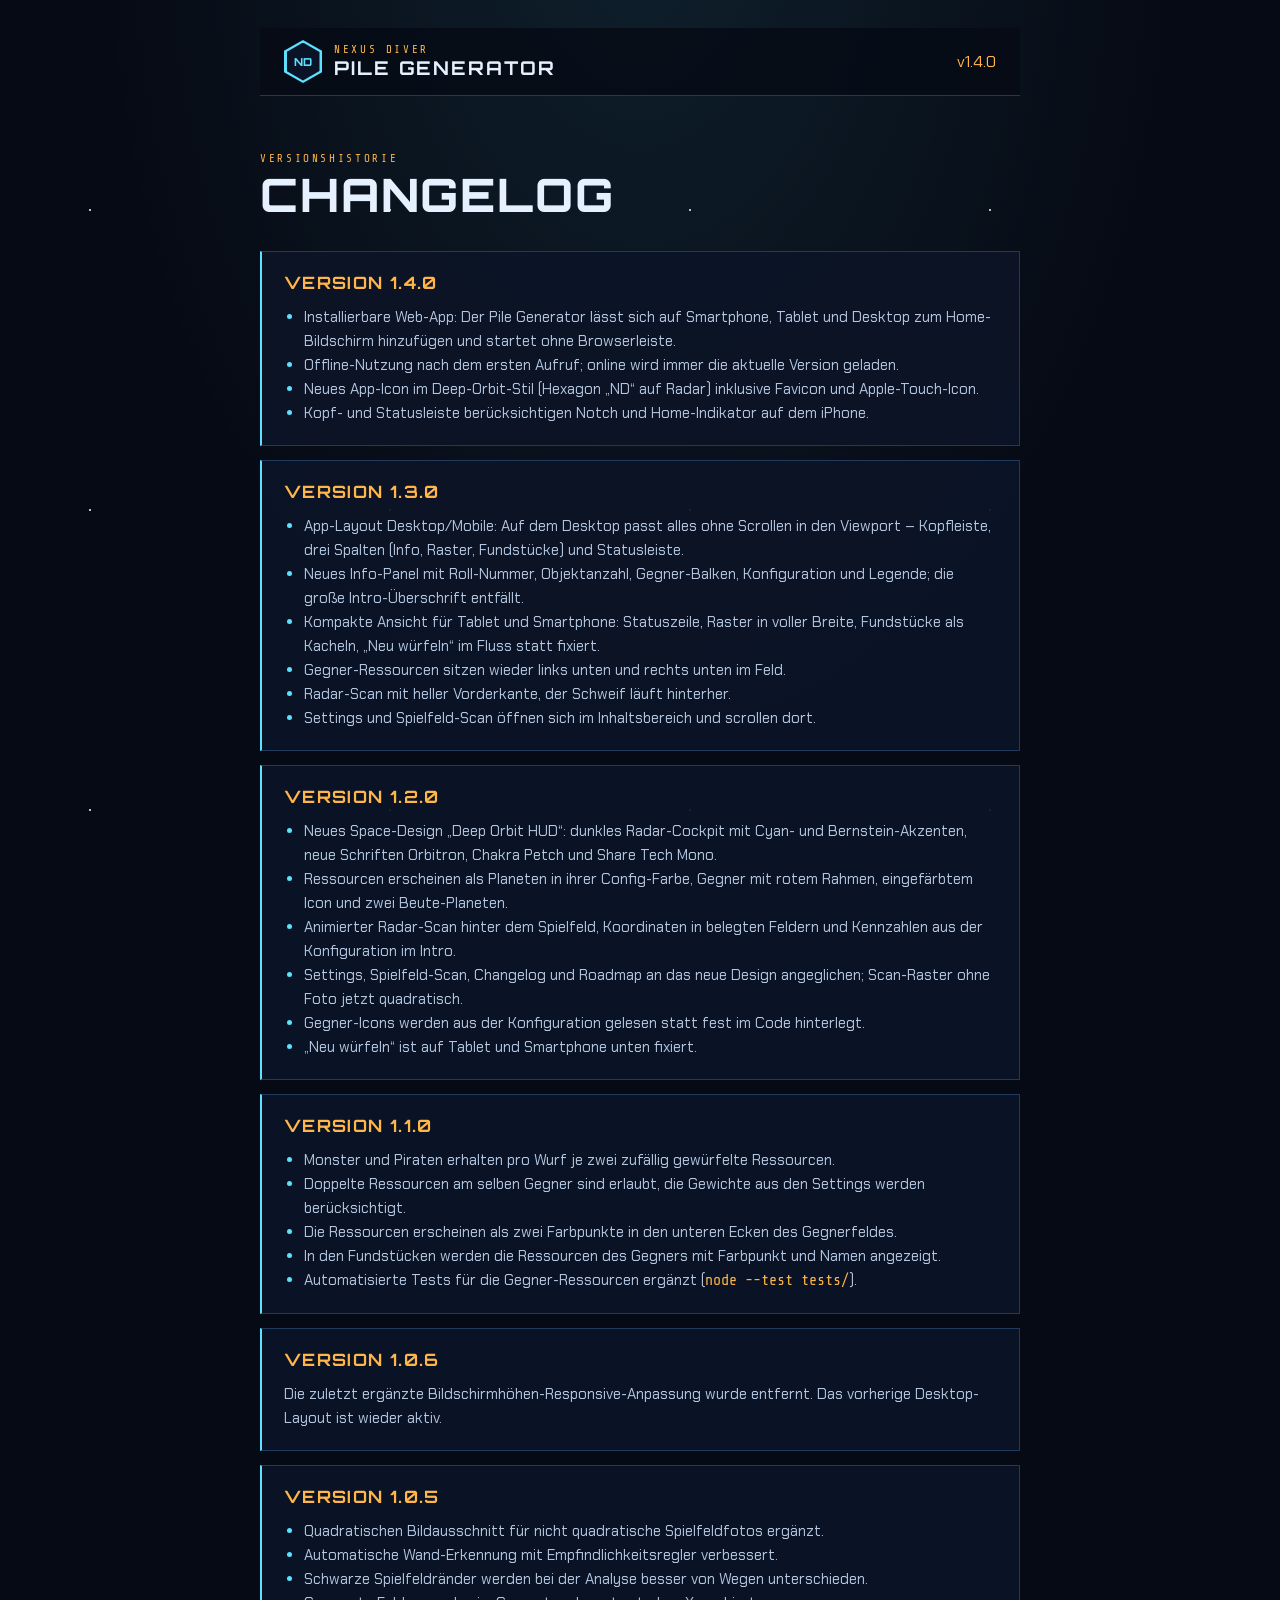
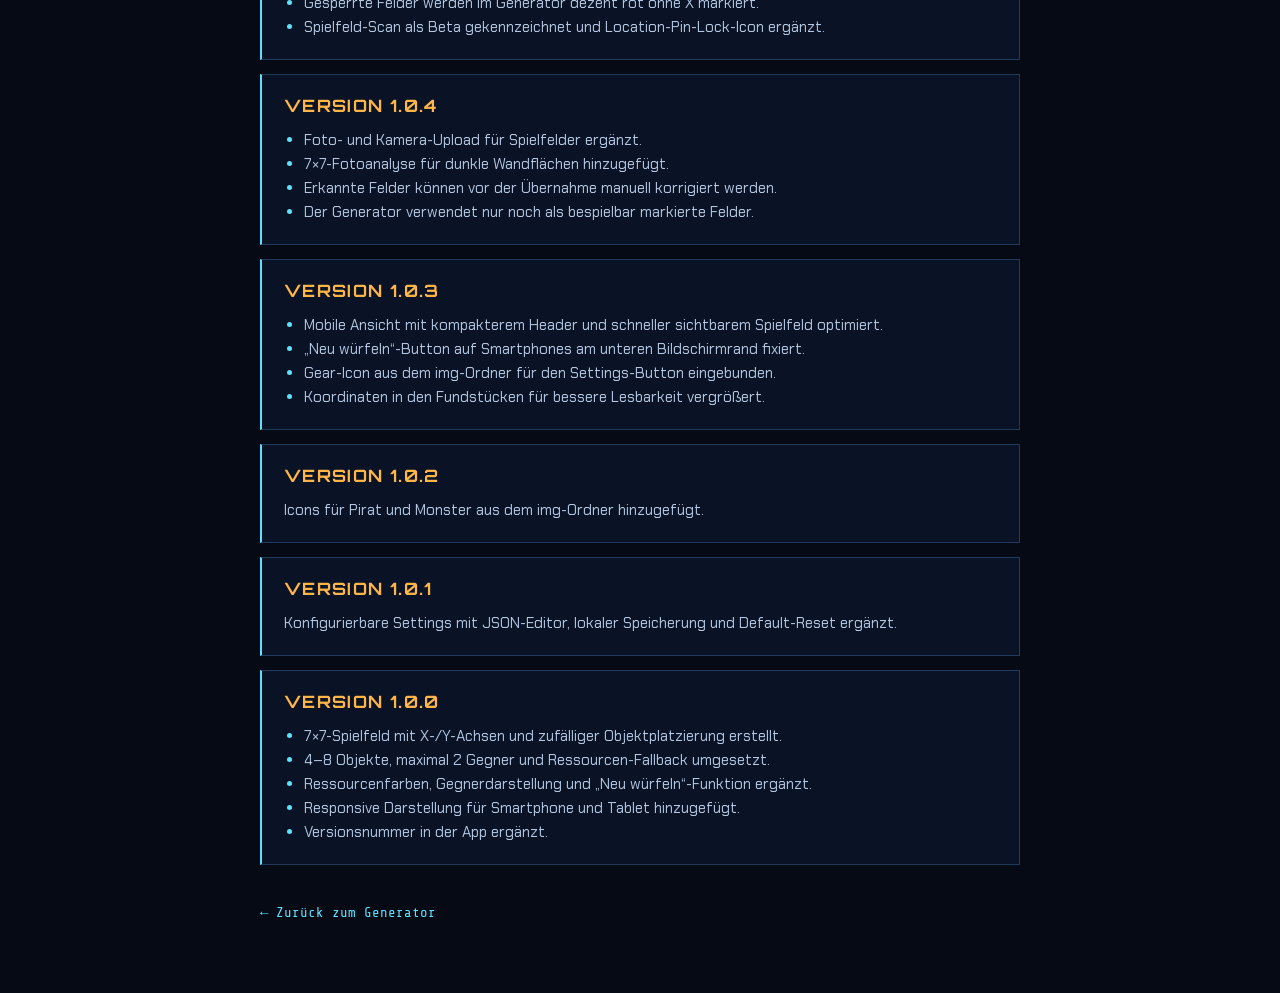
==== commit 86363143: "Make the app installable as a PWA (1.4.0) Adds a web app manifest, app icons in the Deep Orbit style" ====
--- a/changelog.html
+++ b/changelog.html
@@ -2,10 +2,17 @@
 <html lang="de">
 	<head>
 		<meta charset="UTF-8" />
-		<meta name="viewport" content="width=device-width, initial-scale=1.0" />
+		<meta name="viewport" content="width=device-width, initial-scale=1.0, viewport-fit=cover" />
 		<meta name="theme-color" content="#060a14" />
-		<meta name="application-version" content="1.3.0" />
+		<meta name="application-version" content="1.4.0" />
 		<title>Changelog | Pile Generator</title>
+		<meta name="mobile-web-app-capable" content="yes" />
+		<meta name="apple-mobile-web-app-capable" content="yes" />
+		<meta name="apple-mobile-web-app-status-bar-style" content="black-translucent" />
+		<meta name="apple-mobile-web-app-title" content="Pile Gen" />
+		<link rel="manifest" href="manifest.webmanifest" />
+		<link rel="icon" type="image/png" sizes="32x32" href="img/app/favicon-32.png" />
+		<link rel="apple-touch-icon" href="img/app/apple-touch-icon.png" />
 		<link rel="stylesheet" href="styles.css" />
 	</head>
 	<body>
@@ -18,11 +25,20 @@
 						<h1>Pile Generator</h1>
 					</div>
 				</div>
-				<span class="app-version">v1.3.0</span>
+				<span class="app-version">v1.4.0</span>
 			</header>
 
 			<p class="eyebrow accent-label">VERSIONSHISTORIE</p>
 			<h2>Changelog</h2>
+			<article class="changelog-entry">
+				<h3>Version 1.4.0</h3>
+				<ul>
+					<li>Installierbare Web-App: Der Pile Generator lässt sich auf Smartphone, Tablet und Desktop zum Home-Bildschirm hinzufügen und startet ohne Browserleiste.</li>
+					<li>Offline-Nutzung nach dem ersten Aufruf; online wird immer die aktuelle Version geladen.</li>
+					<li>Neues App-Icon im Deep-Orbit-Stil (Hexagon „ND“ auf Radar) inklusive Favicon und Apple-Touch-Icon.</li>
+					<li>Kopf- und Statusleiste berücksichtigen Notch und Home-Indikator auf dem iPhone.</li>
+				</ul>
+			</article>
 			<article class="changelog-entry">
 				<h3>Version 1.3.0</h3>
 				<ul>
--- a/styles.css
+++ b/styles.css
@@ -841,3 +841,11 @@
 	.brand-lockup { gap: 8px; }
 	.app-header h1 { font-size: 13px; letter-spacing: 0.06em; }
 }
+
+/* Installierte Web-App (iOS „black-translucent“, viewport-fit=cover):
+   Kopf- und Statusleiste weichen Notch und Home-Indikator aus. */
+.app-header { height: calc(68px + env(safe-area-inset-top, 0px)); padding-top: env(safe-area-inset-top, 0px); }
+.app-footer { height: calc(40px + env(safe-area-inset-bottom, 0px)); padding-bottom: env(safe-area-inset-bottom, 0px); }
+@media (max-width: 1179px) {
+	.app-header { height: calc(60px + env(safe-area-inset-top, 0px)); }
+}
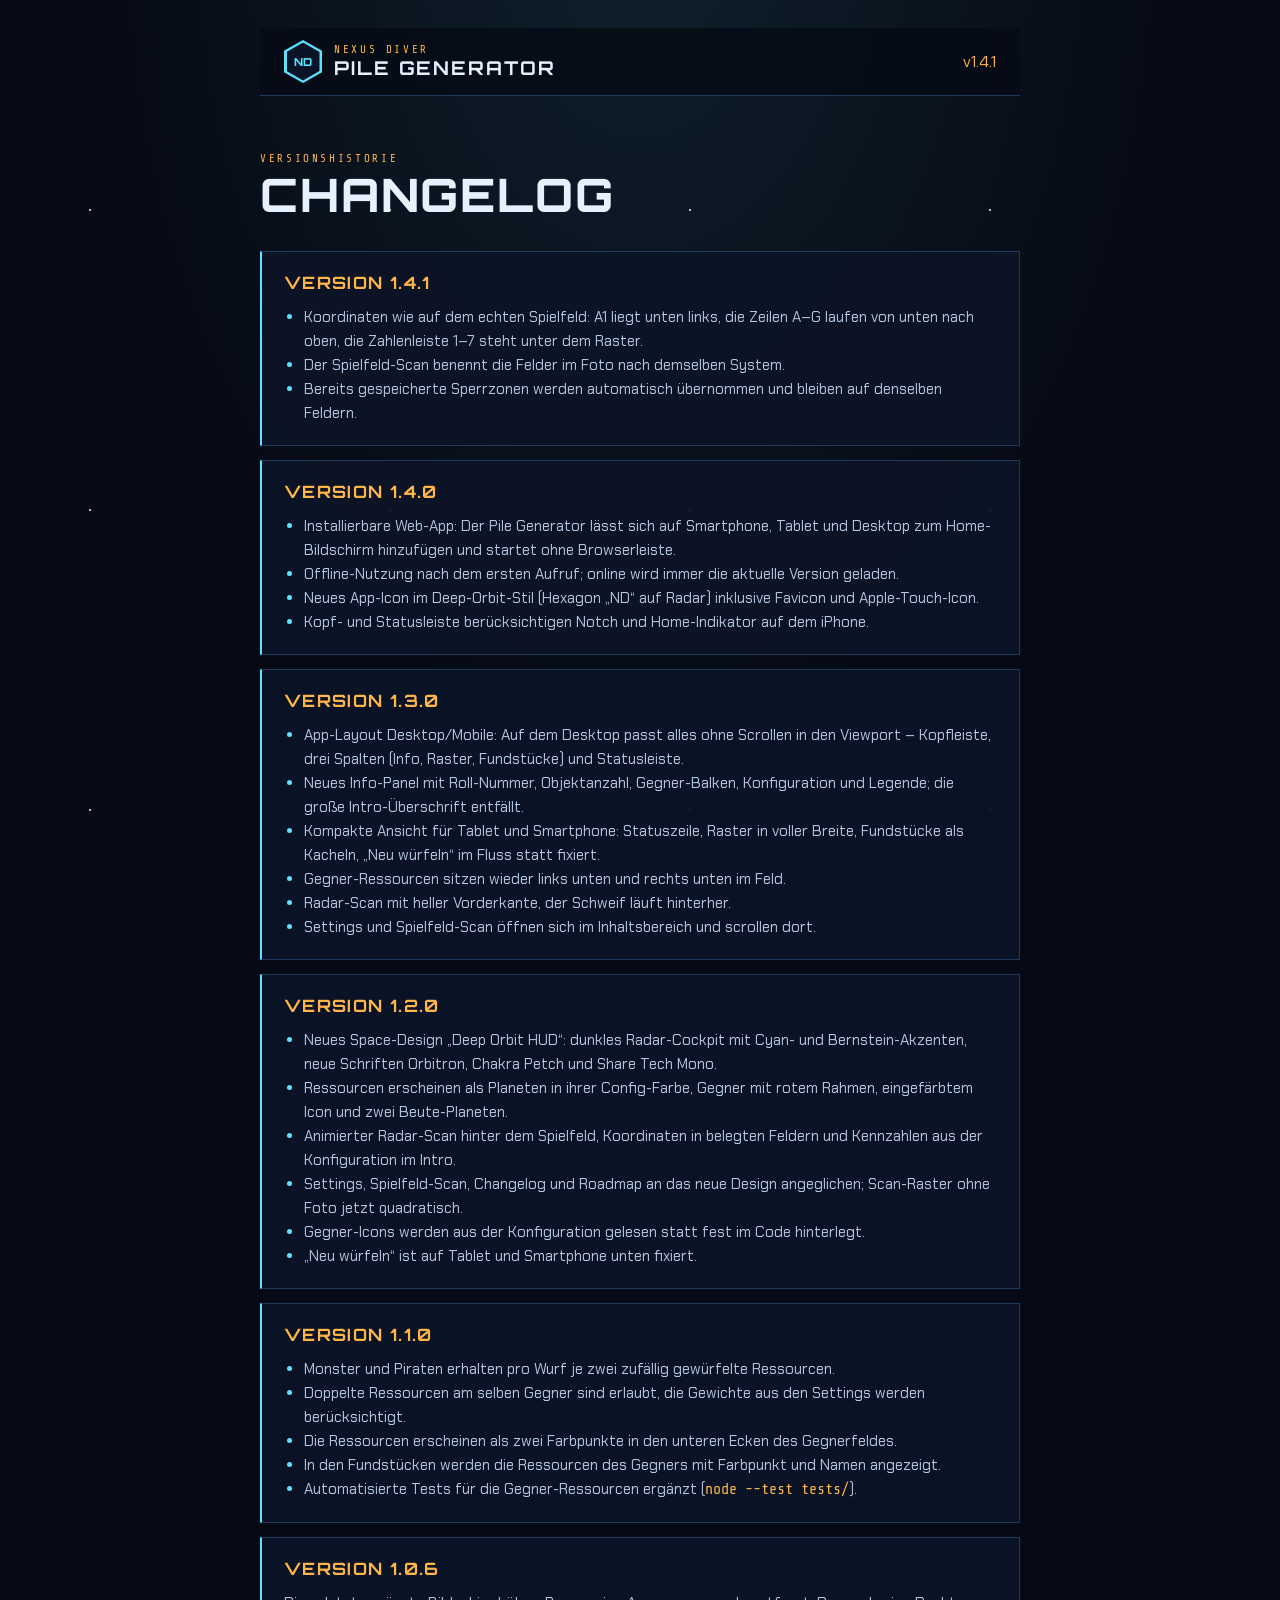
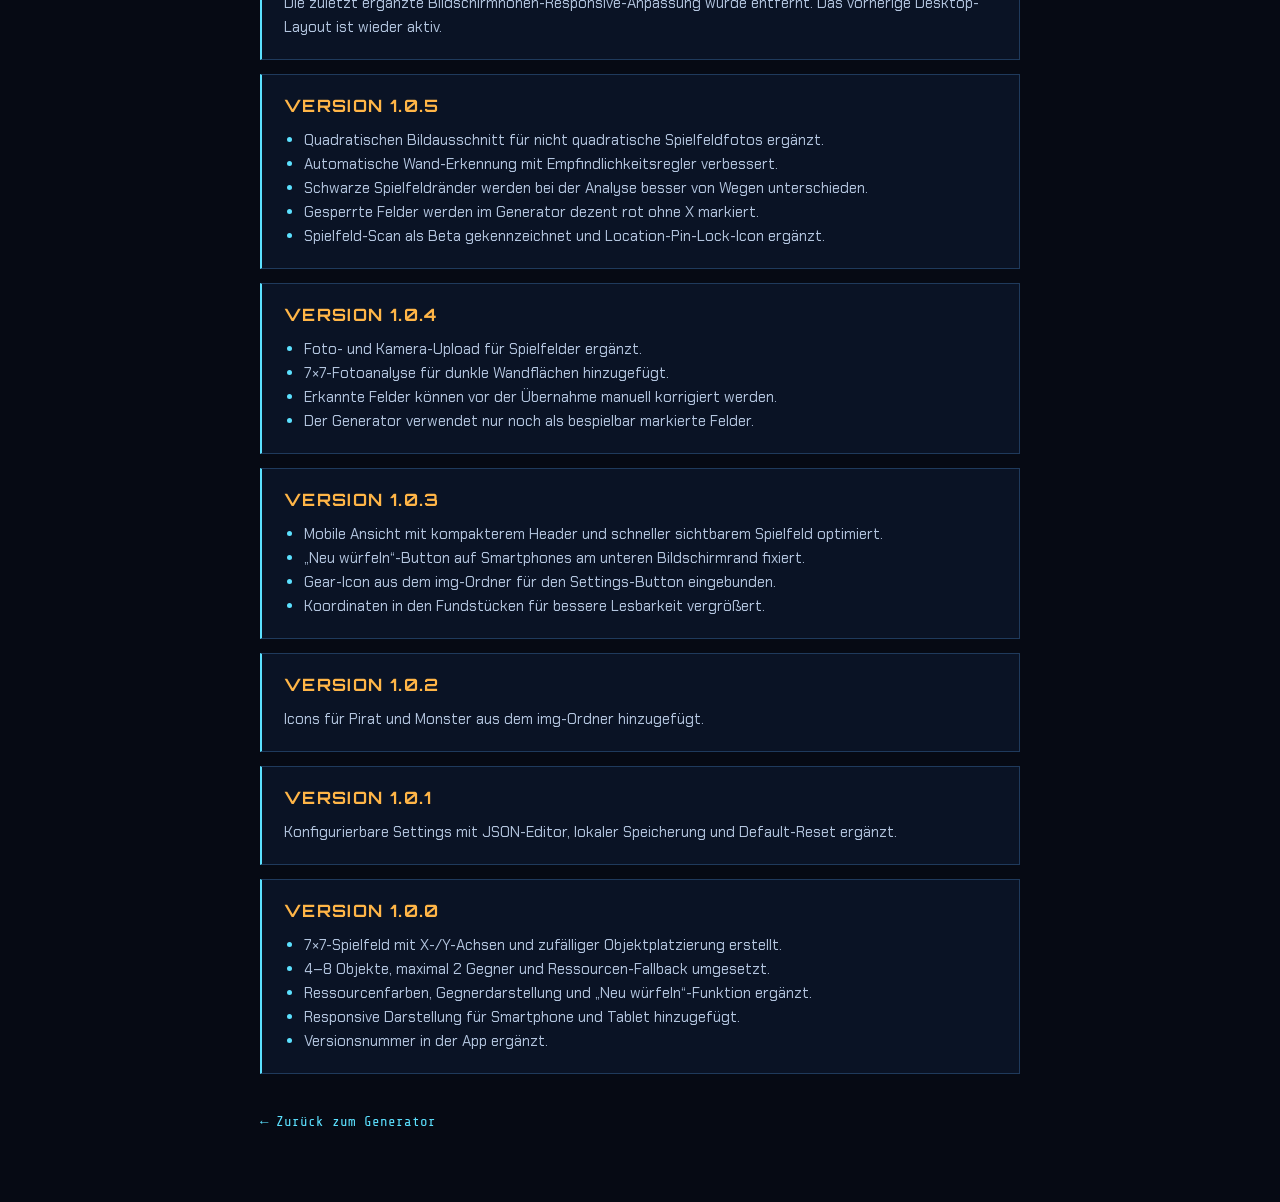
==== commit 7f4e90db: "Release 1.4.1 with changelog for bottom-left coordinates Co-Authored-By: Claude Opus 5.5 <noreply@an" ====
--- a/changelog.html
+++ b/changelog.html
@@ -4,7 +4,7 @@
 		<meta charset="UTF-8" />
 		<meta name="viewport" content="width=device-width, initial-scale=1.0, viewport-fit=cover" />
 		<meta name="theme-color" content="#060a14" />
-		<meta name="application-version" content="1.4.0" />
+		<meta name="application-version" content="1.4.1" />
 		<title>Changelog | Pile Generator</title>
 		<meta name="mobile-web-app-capable" content="yes" />
 		<meta name="apple-mobile-web-app-capable" content="yes" />
@@ -25,11 +25,19 @@
 						<h1>Pile Generator</h1>
 					</div>
 				</div>
-				<span class="app-version">v1.4.0</span>
+				<span class="app-version">v1.4.1</span>
 			</header>
 
 			<p class="eyebrow accent-label">VERSIONSHISTORIE</p>
 			<h2>Changelog</h2>
+			<article class="changelog-entry">
+				<h3>Version 1.4.1</h3>
+				<ul>
+					<li>Koordinaten wie auf dem echten Spielfeld: A1 liegt unten links, die Zeilen A–G laufen von unten nach oben, die Zahlenleiste 1–7 steht unter dem Raster.</li>
+					<li>Der Spielfeld-Scan benennt die Felder im Foto nach demselben System.</li>
+					<li>Bereits gespeicherte Sperrzonen werden automatisch übernommen und bleiben auf denselben Feldern.</li>
+				</ul>
+			</article>
 			<article class="changelog-entry">
 				<h3>Version 1.4.0</h3>
 				<ul>
--- a/styles.css
+++ b/styles.css
@@ -287,7 +287,7 @@
 .board {
 	display: grid;
 	grid-template-columns: var(--axis-size) repeat(var(--grid-columns, 7), minmax(0, 1fr));
-	grid-template-rows: var(--axis-size) repeat(var(--grid-rows, 7), minmax(0, 1fr));
+	grid-template-rows: repeat(var(--grid-rows, 7), minmax(0, 1fr)) var(--axis-size);
 	gap: var(--board-gap);
 	width: 100%;
 	height: 100%;
@@ -300,7 +300,7 @@
 	content: '';
 	position: absolute;
 	z-index: -1;
-	inset: calc(var(--axis-size) + var(--board-gap)) 0 0 calc(var(--axis-size) + var(--board-gap));
+	inset: 0 0 calc(var(--axis-size) + var(--board-gap)) calc(var(--axis-size) + var(--board-gap));
 	pointer-events: none;
 }
 .board-wrap::before {
